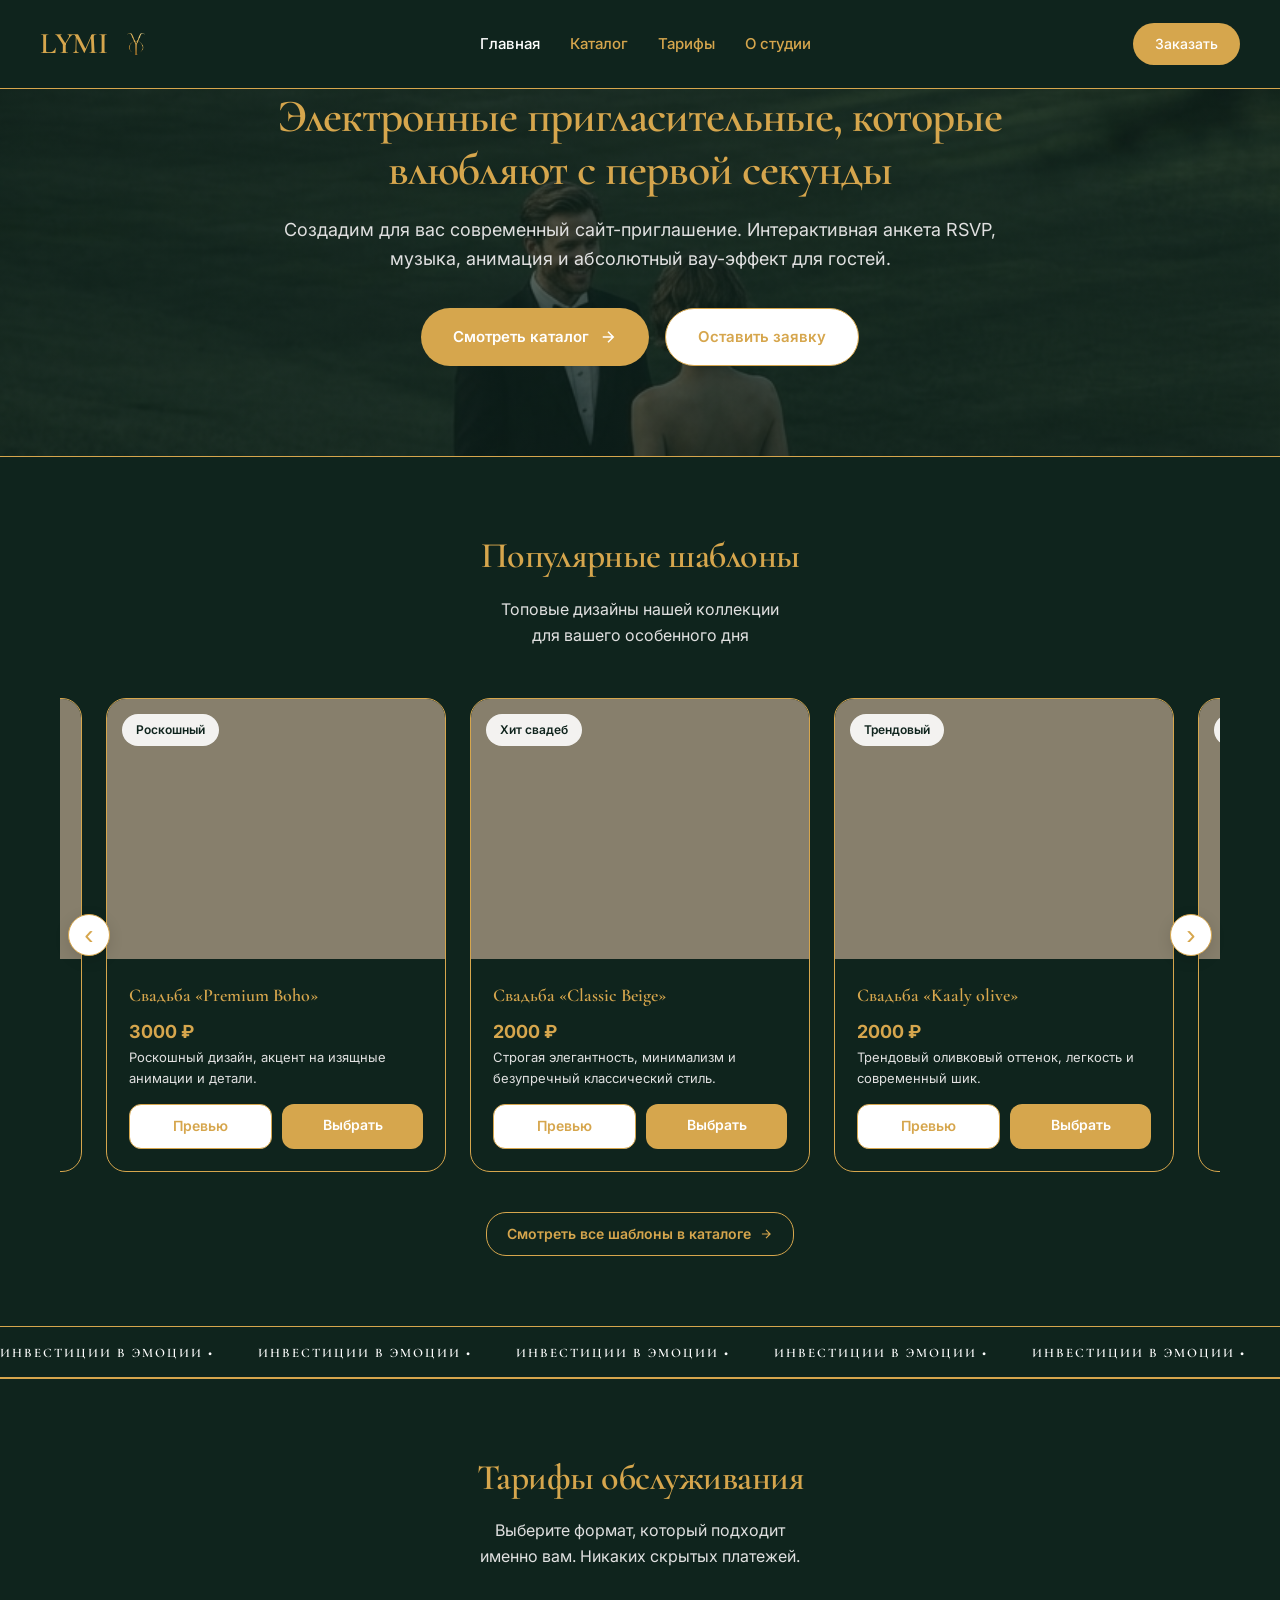
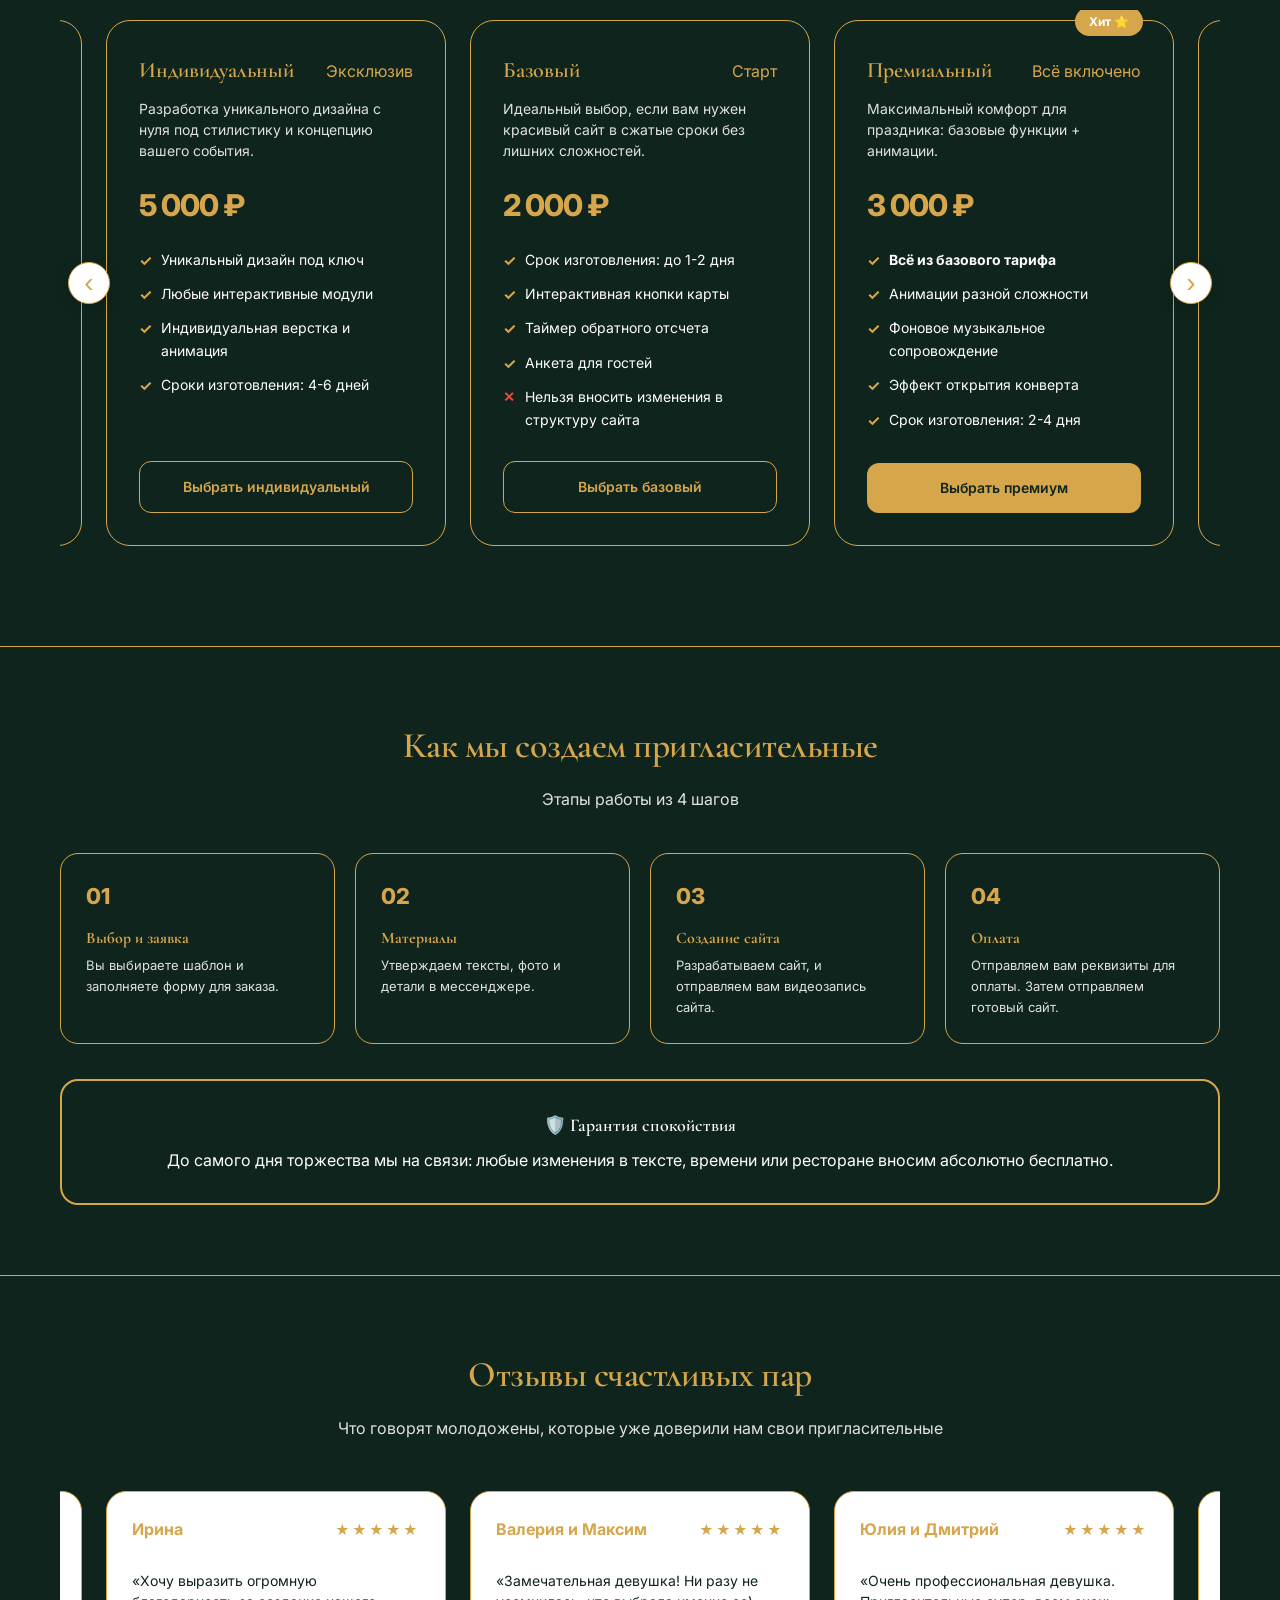
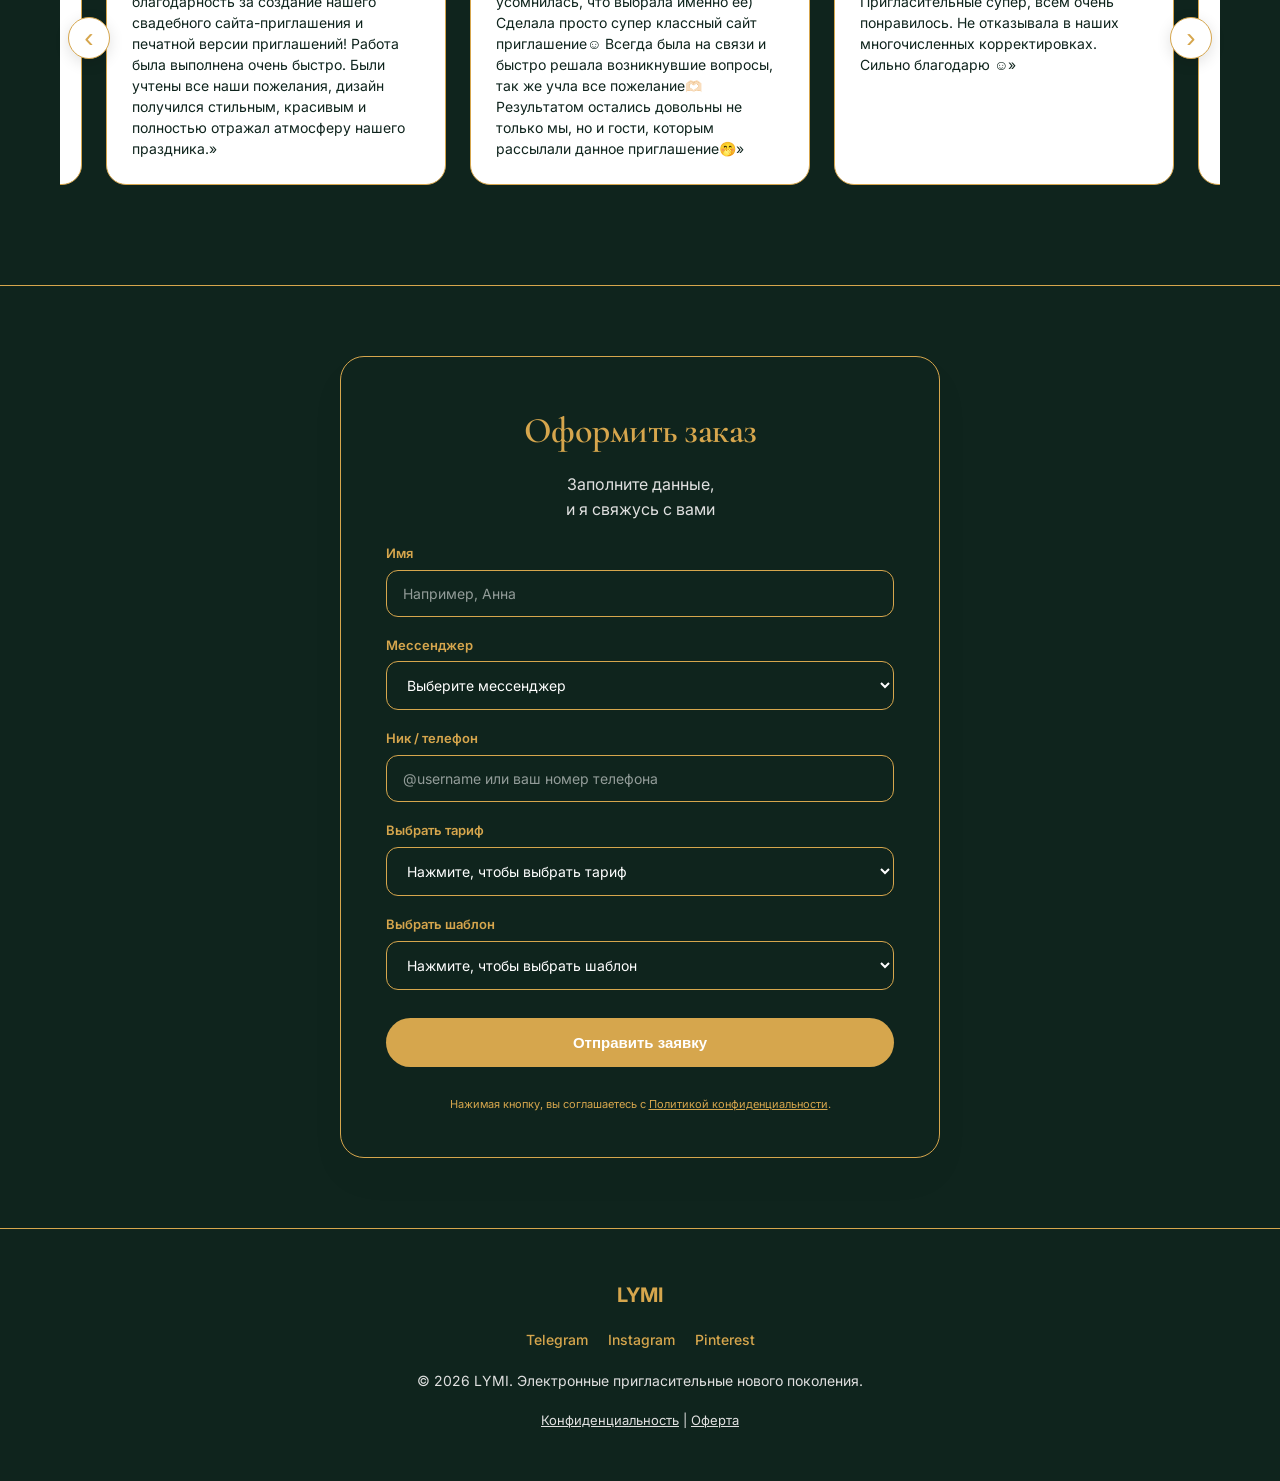
==== index.html @ c61ed2a9 "Update index.html" ====
<!DOCTYPE html>
<html lang="ru">

<head>
    <meta charset="UTF-8">
    <meta name="viewport" content="width=device-width, initial-scale=1.0">
    <title>LYMI — Электронные приглашения на свадьбу</title>

    <!-- Иконка сайта во вкладке браузера -->
    <link rel="icon" href="images/logo.jpg" type="image/jpeg">
    <link rel="apple-touch-icon" href="images/logo.jpg">

    <!-- Превью ссылки -->
    <meta property="og:title" content="LYMI — Электронные приглашения на свадьбу">
    <meta property="og:description" content="Современные электронные приглашения от LYMI">
    <meta property="og:image" content="https://linamya.github.io/invitation/images/logo.jpg">
    <meta property="og:url" content="https://linamya.github.io/invitation/">
    <meta property="og:type" content="website">
    <meta name="twitter:card" content="summary_large_image">
    <meta name="twitter:title" content="LYMI — Электронные приглашения на свадьбу">
    <meta name="twitter:image" content="https://linamya.github.io/invitation/images/logo.jpg">

    <link
        href="https://fonts.googleapis.com/css2?family=Cormorant+Garamond:ital,wght@0,400;0,600;1,400&family=Inter:wght@400;500;600&display=swap"
        rel="stylesheet">
    <link rel="stylesheet" href="style.css">
</head>

<body>

    <!-- Шапка сайта -->
    <header>
     <div class="logo">
    <a href="index.html" class="logo-link">
        <span>LYMI</span>
        <img src="images/logo.jpg" alt="LYMI">
    </a>
</div>

        <button class="burger-btn" id="menuToggle" aria-label="Открыть меню">
            <span></span>
            <span></span>
            <span></span>
        </button>

        <nav id="mainNav">
            <a href="index.html" class="active">Главная</a>
            <a href="catalog.html">Каталог</a>
            <a href="tariffs.html">Тарифы</a>
            <a href="about.html">О студии</a>
        </nav>

        <div class="header-actions">
            <a href="#order" class="btn-header">Заказать</a>
        </div>
    </header>

    <!-- 1. Главный экран (Hero) -->
    <section class="hero">
        <div class="hero-content">
            <h1>Электронные пригласительные, которые влюбляют с первой секунды</h1>
            <p>Создадим для вас современный сайт-приглашение. Интерактивная анкета RSVP, музыка, анимация и абсолютный
                вау-эффект для гостей.</p>
            <div class="hero-buttons">
                <a href="catalog.html" class="btn-primary-glow">
                    <span>Смотреть каталог</span>
                    <svg width="18" height="18" viewBox="0 0 24 24" fill="none" stroke="currentColor" stroke-width="2">
                        <path d="M5 12h14M12 5l7 7-7 7" />
                    </svg>
                </a>
                <a href="#order" class="btn-subtle-glow">
                    <span>Оставить заявку</span>
                </a>
            </div>
        </div>
    </section>

    <!-- 2. Популярные шаблоны (Карусель) -->
    <main class="container">
        <div class="section-header">
            <h2 class="section-title">Популярные шаблоны</h2>
            <p class="section-subtitle">Топовые дизайны нашей коллекции <br>
                для вашего особенного дня</p>
        </div>

        <div class="carousel-container">
            <button class="carousel-btn prev-btn" id="templatesPrev" aria-label="Назад">‹</button>
            <div class="carousel-track-wrapper" id="templatesWrapper">
                <div class="carousel-track" id="templatesTrack">

                    <!-- Первая карточка (Видео) -->
                    <div class="card">
                        <div class="card-img-wrapper">
                            <video src="images/hit1.mp4" class="card-img" autoplay muted loop playsinline></video>
                            <span class="card-tag">Хит свадеб</span>
                        </div>
                        <div class="card-content">
                            <h3 class="card-title">Свадьба «Classic Beige»</h3>
                            <div class="card-footer-info">
                                <span class="card-price">2000 ₽</span>
                            </div>
                            <p class="card-desc">Строгая элегантность, минимализм и безупречный классический стиль.</p>
                            <div class="card-actions">
                                <a href="https://linamya.github.io/kirillandkarina/" target="_blank" rel="noopener" class="btn-outline">Превью</a>
                                <a href="#" class="btn-card select-btn"
                                    data-template="Свадьба «Classic Beige»">Выбрать</a>
                            </div>
                        </div>
                    </div>

                    <!-- Вторая карточка (Видео) -->
                    <div class="card">
                        <div class="card-img-wrapper">
                            <video src="images/hit2.mp4" class="card-img" autoplay muted loop playsinline></video>
                            <span class="card-tag">Трендовый</span>
                        </div>
                        <div class="card-content">
                            <h3 class="card-title">Свадьба «Kaaly olive»</h3>
                            <div class="card-footer-info">
                                <span class="card-price">2000 ₽</span>
                            </div>
                            <p class="card-desc">Трендовый оливковый оттенок, легкость и
                                современный шик.</p>
                            <div class="card-actions">
                                <a href="https://linamya.github.io/shan/" target="_blank" rel="noopener" class="btn-outline">Превью</a>
                                <a href="#" class="btn-card select-btn"
                                    data-template="Свадьба «Kaaly olive»">Выбрать</a>
                            </div>
                        </div>
                    </div>

                    <!-- Третья карточка (Видео) -->
                    <div class="card">
                        <div class="card-img-wrapper">
                            <video src="images/hit3.mp4" class="card-img" autoplay muted loop playsinline></video>
                            <span class="card-tag">Роскошный</span>
                        </div>
                        <div class="card-content">
                            <h3 class="card-title">Свадьба «Premium Boho»</h3>
                            <div class="card-footer-info">
                                <span class="card-price">3000 ₽</span>
                            </div>
                            <p class="card-desc">Роскошный дизайн, акцент на изящные анимации и детали.</p>
                            <div class="card-actions">
                                <a href="https://linamya.github.io/davidandarina/" target="_blank" rel="noopener" class="btn-outline">Превью</a>
                                <a href="#" class="btn-card select-btn"
                                    data-template="Свадьба «Premium Boho»">Выбрать</a>
                            </div>
                        </div>
                    </div>

                </div>
            </div>
            <button class="carousel-btn next-btn" id="templatesNext" aria-label="Вперед">›</button>
        </div>

        <div class="catalog-link-wrapper">
            <a href="catalog.html" class="catalog-link-minimal">
                <span>Смотреть все шаблоны в каталоге</span>
                <svg width="14" height="14" viewBox="0 0 24 24" fill="none" stroke="currentColor" stroke-width="2">
                    <path d="M5 12h14M12 5l7 7-7 7" />
                </svg>
            </a>
        </div>
    </main>
    <!-- ВОТ ЗДЕСЬ ВСТАВЛЯЕМ БЕГУЩУЮ СТРОКУ: -->
    <div class="marquee-section">
        <div class="marquee-track">
            <div class="marquee-item">инвестиции в эмоции &bull;</div>
            <div class="marquee-item">инвестиции в эмоции &bull;</div>
            <div class="marquee-item">инвестиции в эмоции &bull;</div>
            <div class="marquee-item">инвестиции в эмоции &bull;</div>
            <div class="marquee-item">инвестиции в эмоции &bull;</div>
            <div class="marquee-item">инвестиции в эмоции &bull;</div>
            <div class="marquee-item">инвестиции в эмоции &bull;</div>
            <div class="marquee-item">инвестиции в эмоции &bull;</div>
        </div>
    </div>
    <!-- 3. Продающий блок с тарифами -->
    <section class="tariffs-section">
        <div class="container">
            <div class="section-header">
                <h2 class="section-title">Тарифы обслуживания</h2>
                <p class="section-subtitle">Выберите формат, который подходит <br>
                    именно вам. Никаких скрытых платежей.</p>
            </div>


            <div class="tariffs-carousel-container">
                <button class="carousel-btn prev-btn" id="tariffsPrev" aria-label="Назад">‹</button>
                <div class="tariffs-track-wrapper" id="tariffsWrapper">
                    <div class="tariffs-track" id="tariffsTrack">

                        <!-- Тариф 1: Базовый -->
                        <div class="tariff-card">
                            <div>
                                <div class="tariff-header-top">
                                    <h3>Базовый</h3>
                                    <span class="tariff-badge-sub">Старт</span>
                                </div>
                                <p class="tariff-desc">Идеальный выбор, если вам нужен красивый сайт в сжатые сроки без
                                    лишних сложностей.</p>
                                <div class="tariff-price">2 000 ₽</div>

                                <!-- Добавили класс last-item-cross вот сюда ↓ -->
                                <ul class="tariff-list last-item-cross">
                                    <li>Срок изготовления: до 1-2 дня</li>
                                    <li>Интерактивная кнопки карты </li>
                                    <li>Таймер обратного отсчета</li>
                                    <li>Анкета для гостей</li>
                                    <li>Нельзя вносить изменения в структуру сайта</li>
                                </ul>
                            </div>
                            <a href="#order" class="tariff-btn-outline select-btn"
                                data-template="Тариф: Базовый">Выбрать базовый</a>
                        </div>

                        <!-- Тариф 2: Премиальный -->
                        <div class="tariff-card popular">
                            <span class="badge">Хит ⭐</span>
                            <div>
                                <div class="tariff-header-top">
                                    <h3>Премиальный</h3>
                                    <span class="tariff-badge-sub">Всё включено</span>
                                </div>
                                <p class="tariff-desc">Максимальный комфорт для праздника: базовые функции + анимации.
                                </p>
                                <div class="tariff-price">3 000 ₽</div>
                                <ul class="tariff-list">
                                    <li><strong>Всё из базового тарифа</strong></li>
                                    <li>Анимации разной сложности</li>
                                    <li>Фоновое музыкальное сопровождение</li>
                                    <li>Эффект открытия конверта</li>
                                    <li>Срок изготовления: 2-4 дня</li>
                                </ul>
                            </div>
                            <a href="#order" class="tariff-btn-primary select-btn"
                                data-template="Тариф: Премиальный">Выбрать премиум</a>
                        </div>

                        <!-- Тариф 3: Индивидуальный -->
                        <div class="tariff-card">
                            <div>
                                <div class="tariff-header-top">
                                    <h3>Индивидуальный</h3>
                                    <span class="tariff-badge-sub">Эксклюзив</span>
                                </div>
                                <p class="tariff-desc">Разработка уникального дизайна с нуля под стилистику и концепцию
                                    вашего события.</p>
                                <div class="tariff-price">5 000 ₽</div>
                                <ul class="tariff-list">
                                    <li>Уникальный дизайн под ключ</li>
                                    <li>Любые интерактивные модули</li>
                                    <li>Индивидуальная верстка и анимация</li>
                                    <li>Сроки изготовления: 4-6 дней</li>
                                </ul>
                            </div>
                            <a href="#order" class="tariff-btn-outline select-btn"
                                data-template="Тариф: Индивидуальный">Выбрать индивидуальный</a>
                        </div>

                    </div>
                </div>
                <button class="carousel-btn next-btn" id="tariffsNext" aria-label="Вперед">›</button>
            </div>
        </div>
    </section>

    <!-- 4. Этапы работы -->
    <section class="container">
        <div class="section-header">
            <h2 class="section-title">Как мы создаем пригласительные</h2>
            <p class="section-subtitle">Этапы работы из 4 шагов</p>
        </div>

        <div class="steps-grid">
            <div class="step-card">
                <span class="step-number">01</span>
                <div>
                    <h3>Выбор и заявка</h3>
                    <p>Вы выбираете шаблон и заполняете форму для заказа.</p>
                </div>
            </div>
            <div class="step-card">
                <span class="step-number">02</span>
                <div>
                    <h3>Материалы</h3>
                    <p>Утверждаем тексты, фото и детали в мессенджере.</p>
                </div>
            </div>
            <div class="step-card">
                <span class="step-number">03</span>
                <div>
                    <h3>Создание сайта </h3>
                    <p>Разрабатываем сайт, и отправляем вам видеозапись сайта.</p>
                </div>
            </div>
            <div class="step-card">
                <span class="step-number">04</span>
                <div>
                    <h3>Оплата</h3>
                    <p>Отправляем вам реквизиты для оплаты. Затем отправляем готовый сайт.</p>
                </div>
            </div>
        </div>

        <div class="guarantee-box">
            <h3>🛡️ Гарантия спокойствия</h3>
            <p>До самого дня торжества мы на связи: любые изменения в тексте, времени или ресторане вносим абсолютно
                бесплатно.</p>
        </div>
    </section>

    <!-- 5. Отзывы -->
    <section class="reviews-section">
        <div class="container">
            <div class="section-header">
                <h2 class="section-title">Отзывы счастливых пар</h2>
                <p class="section-subtitle">Что говорят молодожены, которые уже доверили нам свои пригласительные</p>
            </div>

            <div class="reviews-carousel-container">
                <button class="carousel-btn prev-btn" id="reviewsPrev" aria-label="Назад">‹</button>
                <div class="reviews-track-wrapper" id="reviewsWrapper">
                    <div class="reviews-track" id="reviewsTrack">

                        <div class="review-card">
                            <div class="review-header-top">
                                <strong>Валерия и Максим</strong>
                                <span class="review-stars">★★★★★</span>
                            </div>
                            <p class="review-text">«Замечательная девушка! Ни разу не усомнилась, что выбрала именно ее)
                                Сделала просто супер классный сайт приглашение☺️
                                Всегда была на связи и быстро решала возникнувшие вопросы, так же учла все пожелание🫶🏻
                                Результатом остались довольны не только мы, но и гости, которым рассылали данное
                                приглашение🤭»</p>
                        </div>

                        <div class="review-card">
                            <div class="review-header-top">
                                <strong>Юлия и Дмитрий</strong>
                                <span class="review-stars">★★★★★</span>
                            </div>
                            <p class="review-text">«Очень профессиональная девушка. Пригласительные супер,
                                всем очень понравилось. Не отказывала в наших многочисленных корректировках. Сильно
                                благодарю ☺️»</p>
                        </div>


                        <div class="review-card">
                            <div class="review-header-top">
                                <strong>Карина и Арсен</strong>
                                <span class="review-stars">★★★★★</span>
                            </div>
                            <p class="review-text">«Хочу выразить огромную благодарность этой девушки.Сделала все очень
                                быстро и качественно,учла все пожелания .Цена очень радует ,хотя работа была
                                сложной.Всем советую,мы очень довольны,спасибо ещё раз!Обращайтесь не пожалеете ❤️❤️❤️»
                            </p>
                        </div>

                        <div class="review-card">
                            <div class="review-header-top">
                                <strong>Ирина</strong>
                                <span class="review-stars">★★★★★</span>
                            </div>
                            <p class="review-text">«Хочу выразить огромную благодарность за создание нашего свадебного
                                сайта-приглашения и печатной версии приглашений! Работа была выполнена очень быстро.
                                Были учтены все наши пожелания, дизайн получился стильным, красивым и полностью отражал
                                атмосферу нашего праздника.»</p>
                        </div>

                    </div>
                </div>
                <button class="carousel-btn next-btn" id="reviewsNext" aria-label="Вперед">›</button>
            </div>
        </div>
    </section>

    <!-- 6. Анкета заказа -->
    <div class="container">
        <section class="order-section" id="order">
            <div class="section-header" style="margin-bottom: 20px;">
                <h2 class="section-title">Оформить заказ</h2>
                <p class="section-subtitle">Заполните данные,<br>
                    и я свяжусь с вами</p>
            </div>

            <form action="https://formspree.io/f/ВАШ_КОД_FORMSPREE" method="POST">

                <div class="form-group">
                    <label>Имя</label>
                    <input type="text" name="name" placeholder="Например, Анна" required>
                </div>

                <div class="form-group">
                    <label>Мессенджер</label>
                    <select name="messenger" required>
                        <option value="" disabled selected>Выберите мессенджер</option>
                        <option value="Telegram">Telegram</option>
                        <option value="WhatsApp">WhatsApp</option>
                        <option value="Instagram">Instagram</option>
                    </select>
                </div>

                <div class="form-group">
                    <label>Ник / телефон</label>
                    <input type="text" name="contact_handle" placeholder="@username или ваш номер телефона" required>
                </div>

                <div class="form-group">
                    <label>Выбрать тариф</label>
                    <select name="tariff" id="tariff-select" required>
                        <option value="" disabled selected>Нажмите, чтобы выбрать тариф</option>
                        <option value="Базовый 2 000 ₽">Базовый 2 000 ₽</option>
                        <option value="Премиальный 3 000 ₽">Премиальный 3 000 ₽</option>
                        <option value="Индивидуальный 5 000 ₽">Индивидуальный 5 000 ₽</option>
                    </select>
                </div>

                <!-- ДОБАВЛЕННЫЙ БЛОК: Выбор шаблона после выбора тарифа -->
                <div class="form-group">
                    <label>Выбрать шаблон</label>
                    <select name="template" id="template-select" required>
                        <option value="" disabled selected>Нажмите, чтобы выбрать шаблон</option>
                        <option value="Свадьба «Classic Beige»">Свадьба «Classic Beige»</option>
                        <option value="Свадьба «Kaaly olive»">Свадьба «Kaaly olive»</option>
                        <option value="Свадьба «Premium Boho»">Свадьба «Premium Boho»</option>
                        <option value="Другой шаблон из каталога">Другой шаблон из каталога</option>
                    </select>
                </div>

                <button type="submit" class="btn-primary-glow"
                    style="width: 100%; border: none; cursor: pointer; justify-content: center; margin-top: 10px;">
                    <span>Отправить заявку</span>
                </button>

                <p style="font-size: 11px; color: var(--gray); text-align: center; margin-top: 12px; line-height: 1.4;">
                    Нажимая кнопку, вы соглашаетесь с <a href="privacy.html" style="color: var(--accent);">Политикой
                        конфиденциальности</a>.
                </p>
            </form>
        </section>
    </div>

    <!-- Модальное окно оформления заказа -->
    <div id="orderModal" class="modal-overlay" aria-hidden="true">
        <div class="modal-content" role="dialog" aria-modal="true" aria-labelledby="orderModalTitle">
            <button type="button" class="modal-close" id="closeModal" aria-label="Закрыть">×</button>
            <div class="section-header modal-header">
                <h2 id="orderModalTitle" class="modal-title">Оформить заказ</h2>
                <p class="modal-subtitle">Заполните данные,<br>и я свяжусь с вами</p>
            </div>
            <form action="https://formspree.io/f/ВАШ_КОД_FORMSPREE" method="POST" id="orderModalForm">
                <div class="form-group"><label for="modal-name">Имя</label><input id="modal-name" type="text" name="name" placeholder="Например, Анна" required></div>
                <div class="form-group"><label for="modal-messenger">Мессенджер</label><select id="modal-messenger" name="messenger" required><option value="" disabled selected>Выберите мессенджер</option><option value="Telegram">Telegram</option><option value="WhatsApp">WhatsApp</option><option value="Instagram">Instagram</option></select></div>
                <div class="form-group"><label for="modal-contact">Ник / телефон</label><input id="modal-contact" type="text" name="contact_handle" placeholder="@username или ваш номер телефона" required></div>
                <div class="form-group"><label for="modal-tariff">Выбрать тариф</label><select id="modal-tariff" name="tariff" required><option value="" disabled selected>Нажмите, чтобы выбрать тариф</option><option value="Базовый 2 000 ₽">Базовый 2 000 ₽</option><option value="Премиальный 3 000 ₽">Премиальный 3 000 ₽</option><option value="Индивидуальный 5 000 ₽">Индивидуальный 5 000 ₽</option></select></div>
                <div class="form-group"><label for="modal-template">Выбрать шаблон</label><select id="modal-template" name="template" required><option value="" disabled selected>Нажмите, чтобы выбрать шаблон</option><option value="Свадьба «Classic Beige»">Свадьба «Classic Beige»</option><option value="Свадьба «Kaaly olive»">Свадьба «Kaaly olive»</option><option value="Свадьба «Premium Boho»">Свадьба «Premium Boho»</option><option value="Другой шаблон из каталога">Другой шаблон из каталога</option></select></div>
                <button type="submit" class="btn-primary-glow modal-submit"><span>Отправить заявку</span></button>
                <p class="modal-privacy">Нажимая кнопку, вы соглашаетесь с <a href="privacy.html">Политикой конфиденциальности</a>.</p>
            </form>
        </div>
    </div>

    <!-- Футер -->
    <footer>
        <div class="footer-content">
            <div class="footer-logo">LYMI</div>
            <div class="footer-socials">
                <a href="https://t.me/LYMI_INVITATION" target="_blank" rel="noopener">Telegram</a>
                <a href="https://www.instagram.com/linayami_web?stkn=MTNtdXJlNGppMGp6eA%3D%3D&utm_source=qr" target="_blank" rel="noopener">Instagram</a>
                <a href="https://ru.pinterest.com/linaymi0115/" target="_blank" rel="noopener">Pinterest</a>
            </div>
            <p>&copy; 2026 LYMI. Электронные пригласительные нового поколения.</p>
            <p style="font-size: 13px;">
                <a href="privacy.html" style="color: inherit; text-decoration: underline;">Конфиденциальность</a> |
                <a href="offer.html" style="color: inherit; text-decoration: underline;">Оферта</a>
            </p>
        </div>
    </footer>

    <script src="script.js"></script>
    <script>
    document.addEventListener('DOMContentLoaded', function () {
        function initInfiniteCarousel(trackId, prevBtnId, nextBtnId) {
            const track=document.getElementById(trackId), prevBtn=document.getElementById(prevBtnId), nextBtn=document.getElementById(nextBtnId);
            if(!track||!prevBtn||!nextBtn||track.dataset.carouselReady==='true') return;
            const originals=Array.from(track.children), total=originals.length;
            if(total<=1) return;
            track.dataset.carouselReady='true';
            originals.map(x=>x.cloneNode(true)).reverse().forEach(x=>track.insertBefore(x,track.firstChild));
            originals.map(x=>x.cloneNode(true)).forEach(x=>track.appendChild(x));
            const wrapper=track.parentElement; let currentIndex=total, moving=false, timer;
            function centeredLeft(index){const item=track.children[index];if(!item)return 0;return Math.max(0,item.offsetLeft-(wrapper.clientWidth-item.offsetWidth)/2);}
            function move(index,smooth){const item=track.children[index];if(!item)return;wrapper.scrollTo({left:centeredLeft(index),behavior:smooth?'smooth':'auto'});}
            function normalize(){if(currentIndex>=total*2)currentIndex-=total;if(currentIndex<total)currentIndex+=total;move(currentIndex,false);}
            requestAnimationFrame(()=>move(currentIndex,false));
            nextBtn.addEventListener('click',()=>{moving=true;currentIndex++;move(currentIndex,true);clearTimeout(timer);timer=setTimeout(()=>{normalize();moving=false;},500);});
            prevBtn.addEventListener('click',()=>{moving=true;currentIndex--;move(currentIndex,true);clearTimeout(timer);timer=setTimeout(()=>{normalize();moving=false;},500);});
            wrapper.addEventListener('scroll',()=>{if(moving)return;clearTimeout(timer);timer=setTimeout(()=>{let best=currentIndex,distance=Infinity;Array.from(track.children).forEach((item,i)=>{const d=Math.abs(wrapper.scrollLeft-centeredLeft(i));if(d<distance){distance=d;best=i;}});currentIndex=best;move(currentIndex,true);setTimeout(normalize,450);},120);});
            window.addEventListener('resize',()=>move(currentIndex,false));
        }
        initInfiniteCarousel('templatesTrack','templatesPrev','templatesNext');
        initInfiniteCarousel('tariffsTrack','tariffsPrev','tariffsNext');
        initInfiniteCarousel('reviewsTrack','reviewsPrev','reviewsNext');

        const modal=document.getElementById('orderModal'), close=document.getElementById('closeModal'), tariff=document.getElementById('modal-tariff'), template=document.getElementById('modal-template');
        function openOrderModal(selection){
            if(!modal)return;
            if(selection&&selection.indexOf('Тариф:')===0){const name=selection.replace('Тариф: ','').trim();const option=Array.from(tariff.options).find(o=>o.value.startsWith(name));if(option)tariff.value=option.value;}
            if(selection&&selection.indexOf('Свадьба')===0){const option=Array.from(template.options).find(o=>o.value===selection);if(option)template.value=option.value;}
            modal.classList.add('active');modal.setAttribute('aria-hidden','false');document.body.classList.add('modal-open');setTimeout(()=>document.getElementById('modal-name')?.focus(),100);
        }
        function closeOrderModal(){if(!modal)return;modal.classList.remove('active');modal.setAttribute('aria-hidden','true');document.body.classList.remove('modal-open');}
        document.addEventListener('click', function(e) {
            const button = e.target.closest('.select-btn');
            if (!button) return;
            e.preventDefault();
            openOrderModal(button.dataset.template || '');
        });
        if(close)close.addEventListener('click',closeOrderModal);
        if(modal)modal.addEventListener('click',e=>{if(e.target===modal)closeOrderModal();});
        document.addEventListener('keydown',e=>{if(e.key==='Escape'&&modal&&modal.classList.contains('active'))closeOrderModal();});
    });
    </script>
</body>
</html>
---- style.css ----
/* ========================================================================== */
/* ПЕРСОНАЛЬНЫЕ НАСТРОЙКИ ЦВЕТОВ ДЛЯ КАЖДОГО ЭЛЕМЕНТА ПО ОТДЕЛЬНОСТИ          */
/* Теперь каждый элемент управляется строго своей собственной переменной.    */
/* ========================================================================== */
:root {
    /* --- 1. Глобальный фон страницы и сброс --- */
    --page-bg-color: #0F241D;
    /* Цвет фона всей страницы */
    --page-text-color: #D6A64D;
    /* Цвет текста на странице по умолчанию */

    /* --- 2. Шапка сайта (Header) --- */
    --header-bg-color: #0F241D;
    /* Фоновый цвет шапки */
    --header-border-color: #D6A64D;
    /* Цвет линии под шапкой */
    --header-logo-color: #D6A64D;
    /* Цвет текста логотипа в шапке */
    --header-link-color: #D6A64D;
    /* Цвет обычных ссылок в меню шапки */
    --header-link-hover-color: #ffffff;
    /* Цвет ссылок в меню при наведении */
    --header-btn-bg: #D6A64D;
    /* Цвет фона кнопки «Заказать» в шапке */
    --header-btn-text: #FFFFFF;
    /* Цвет текста кнопки «Заказать» в шапке */
    --header-btn-hover-bg: #ffffff;
    /* Цвет фона кнопки при наведении */
    --header-btn-hover-text: #0F241D;
    /* Цвет текста кнопки при наведении */
    --burger-line-color: #D6A64D;
    /* Цвет полосок мобильной кнопки (бургера) */

    /* --- 3. Главный экран (Hero) --- */
    --hero-bg-color: #0F241D;
    /* Цвет фона главного экрана */
    --hero-border-color: #D6A64D;
    /* Цвет нижней границы главного экрана */
    --hero-title-color: #D6A64D;
    /* Цвет главного заголовка (H1) */
    --hero-desc-color: #E0E0E0;
    /* Цвет текста описания под заголовком */
    --hero-btn-primary-bg: #D6A64D;
    /* Цвет фона главной кнопки */
    --hero-btn-primary-text: #FFFFFF;
    /* Цвет текста главной кнопки */
    --hero-btn-primary-hover-bg: #ffffff;
    /* Цвет фона главной кнопки при наведении */
    --hero-btn-primary-hover-text: #0F241D;
    /* Цвет текста главной кнопки при наведении */
    --hero-btn-subtle-bg: #FFFFFF;
    /* Цвет фона второй кнопки */
    --hero-btn-subtle-text: #D6A64D;
    /* Цвет текста второй кнопки */
    --hero-btn-subtle-border: #D6A64D;
    /* Цвет рамки второй кнопки */
    --hero-btn-subtle-hover-bg: #0F241D;
    /* Цвет фона второй кнопки при наведении */
    --hero-btn-subtle-hover-text: #ffffff;
    /* Цвет текста второй кнопки при наведении */

    /* --- 4. Заголовки секций --- */
    --section-badge-color: #D6A64D;
    /* Цвет маленькой надписи над заголовком */
    --section-title-color: #D6A64D;
    /* Цвет основного заголовка секции (H2) */
    --section-subtitle-color: #E0E0E0;
    /* Цвет текста подзаголовка секции */

    /* --- 5. Карточки (Шаблоны / Товары) --- */
    --card-bg-color: #0F241D;
    /* Цвет фона карточки */
    --card-border-color: #D6A64D;
    /* Цвет внешней рамки карточки */
    --card-tag-bg: rgba(255, 255, 255, 0.9);
    /* Цвет фона плашки (тега) на картинке */
    --card-tag-text: #0F241D;
    /* Цвет текста тега на картинке */
    --card-title-color: #D6A64D;
    /* Цвет заголовка внутри карточки */
    --card-desc-color: #E0E0E0;
    /* Цвет описания внутри карточки */
    --card-price-color: #D6A64D;
    /* Цвет цены в карточке */
    --card-btn-outline-bg: #FFFFFF;
    /* Цвет фона кнопки превью */
    --card-btn-outline-text: #D6A64D;
    /* Цвет текста кнопки превью */
    --card-btn-outline-border: #D6A64D;
    /* Цвет рамки кнопки превью */
    --card-btn-primary-bg: #D6A64D;
    /* Цвет фона кнопки выбора/купить */
    --card-btn-primary-text: #FFFFFF;
    /* Цвет текста кнопки выбора/купить */
    --catalog-link-bg: #0F241D;
    /* Цвет фона ссылки «Смотреть все шаблоны» */
    --catalog-link-border: #D6A64D;
    /* Цвет рамки ссылки */
    --catalog-link-text: #D6A64D;
    /* Цвет текста ссылки */

    /* --- 5.1. Страница Каталога (Элементы фильтров и карточек) --- */
    --catalog-hero-bg: #0F241D;
    /* Цвет фона секции шапки каталога */
    --catalog-title-color: #D6A64D;
    /* Цвет заголовка каталога */
    --catalog-subtitle-color: #E0E0E0;
    /* Цвет подзаголовка каталога */
    --catalog-tabs-bg: #f1f3f5;
    /* Цвет подложки вкладок тарифов в каталоге */
    --catalog-tab-btn-text: #D6A64D;
    /* Цвет текста неактивной вкладки тарифа */
    --catalog-tab-btn-active-bg: #ffffff;
    /* Цвет фона активной вкладки тарифа */
    --catalog-tab-btn-active-text: #0F241D;
    /* Цвет текста активной вкладки тарифа */
    --catalog-filter-btn-text: #D6A64D;
    /* Цвет текста кнопок фильтра событий */
    --catalog-filter-btn-hover: #ffffff;
    /* Цвет текста кнопки фильтра при наведении/активности */
    --catalog-filter-divider-color: #d1d5db;
    /* Цвет разделительной палочки (|) в фильтрах */
    --catalog-meta-info-color: #888;
    /* Цвет мелкой мета-информации под карточкой */

    /* --- 6. Стрелочки карусели --- */
    --carousel-arrow-bg: #FFFFFF;
    /* Цвет фона стрелочки */
    --carousel-arrow-border: #D6A64D;
    /* Цвет рамки стрелочки */
    --carousel-arrow-icon: #D6A64D;
    /* Цвет значка стрелочки */
    --carousel-arrow-hover-bg: #D6A64D;
    /* Цвет фона стрелочки при наведении */
    --carousel-arrow-hover-icon: #FFFFFF;
    /* Цвет значка при наведении */

    /* --- 7. Блок тарифов --- */
    --tariffs-section-bg: #0F241D;
    /* Цвет фона всей секции тарифов */
    --tariffs-section-border: #D6A64D;
    /* Цвет границ секции тарифов */
    --tariff-card-bg: #0F241D;
    /* Цвет фона карточки тарифа */
    --tariff-card-border: #D6A64D;
    /* Цвет рамки карточки тарифа */
    --tariff-popular-bg: #0F241D;
    /* Цвет фона популярного тарифа */
    --tariff-popular-border: #D6A64D;
    /* Цвет рамки популярного тарифа */
    --tariff-badge-bg: #D6A64D;
    /* Цвет фона бейджа «Хит» */
    --tariff-badge-text: #FFFFFF;
    /* Цвет текста бейджа «Хит» */
    --tariff-title-color: #D6A64D;
    /* Цвет названия тарифа */
    --tariff-desc-color: #E0E0E0;
    /* Цвет описания тарифа */
    --tariff-price-color: #D6A64D;
    /* Цвет цены тарифа */
    --tariff-list-text: #FFFEFC;
    /* Цвет текста пунктов преимуществ */
    --tariff-check-color: #D6A64D;
    /* Цвет галочки в списке преимуществ */
    --tariff-btn-outline-border: #D6A64D;
    /* Цвет рамки простой кнопки тарифа */
    --tariff-btn-outline-text: #D6A64D;
    /* Цвет текста простой кнопки тарифа */
    --tariff-btn-primary-bg: #D6A64D;
    /* Цвет фона главной кнопки тарифа */
    --tariff-btn-primary-text: #0F241D;
    /* Цвет текста главной кнопки тарифа */

    /* --- 8. Этапы работы и гарантии --- */
    --step-card-bg: #0F241D;
    /* Цвет фона карточки шага */
    --step-card-border: #D6A64D;
    /* Цвет рамки карточки шага */
    --step-number-color: #D6A64D;
    /* Цвет номера шага (01, 02...) */
    --step-title-color: #D6A64D;
    /* Цвет заголовка шага */
    --step-desc-color: #E0E0E0;
    /* Цвет описания шага */
    --guarantee-box-bg: #0F241D;
    /* Цвет фона блока гарантий */
    --guarantee-box-text: #FFFFFF;
    /* Цвет текста в блоке гарантий */

    /* --- 9. Отзывы --- */
    --reviews-section-bg: #0F241D;
    /* Цвет фона секции отзывов */
    --reviews-section-border: #D6A64D;
    /* Цвет границ секции отзывов */
    --review-card-bg: #FFFFFF;
    /* Цвет фона карточки отзыва */
    --review-card-border: #D6A64D;
    /* Цвет рамки карточки отзыва */
    --review-author-color: #D6A64D;
    /* Цвет имени автора отзыва */
    --review-stars-color: #D6A64D;
    /* Цвет звездочек рейтинга */
    --review-text-color: #0F241D;
    /* Цвет текста самого отзыва */

    /* --- 10. Форма заказа --- */
    --order-section-bg: #0F241D;
    /* Цвет фона блока формы */
    --order-section-border: #D6A64D;
    /* Цвет внешней рамки формы */
    --form-label-color: #D6A64D;
    /* Цвет подписи (лейбла) поля ввода */
    --form-input-bg: #0F241D;
    /* Цвет фона внутри поля ввода */
    --form-input-border: #D6A64D;
    /* Цвет рамки поля ввода */
    --form-input-text: #FFFFFF;
    /* Цвет вводимого пользователем текста */
    --form-input-focus-bg: #0F241D;
    /* Цвет фона поля при клике (фокусе) */
    --form-input-focus-border: #D6A64D;
    /* Цвет рамки поля при клике (фокусе) */

    /* --- 11. Футер (подвал сайта) --- */
    --footer-bg-color: #0F241D;
    /* Цвет фона футера */
    --footer-border-color: #D6A64D;
    /* Цвет линии над футером */
    --footer-text-color: #E0E0E0;
    /* Цвет основного текста в футере */
    --footer-logo-color: #D6A64D;
    /* Цвет логотипа в футере */
    --footer-social-color: #D6A64D;
    /* Цвет ссылок на соцсети в футере */
    --footer-social-hover: #ffffff;
    /* Цвет ссылок на соцсети при наведении */

    /* --- 12. Мобильное меню --- */
    --mob-menu-bg: #0F241D;
    /* Цвет фона выпадающего мобильного меню */
    --mob-menu-link-border: rgba(214, 166, 77, 0.18);
    /* Цвет разделительной линии в мобильном меню */
    --mob-menu-link-text: #FFFFFF;
    /* Цвет текста ссылок в мобильном меню */

    /* --- 13. Прочие технические настройки --- */
    --animation-speed: all 0.3s cubic-bezier(0.4, 0, 0.2, 1);
}

/* Сброс отступов */
*,
*::before,
*::after {
    box-sizing: border-box;
    margin: 0;
    padding: 0;
}

/* Базовые стили страницы */
body {
    font-family: 'Inter', sans-serif;
    color: var(--page-text-color);
    background-color: var(--page-bg-color);
    line-height: 1.6;
    overflow-x: hidden;
}

/* ========================================================================== */
/* 1. ШАПКА САЙТА (HEADER)                                                   */
/* ========================================================================== */
header {
    display: flex;
    justify-content: space-between;
    align-items: center;
    padding: 20px 40px;
    border-bottom: 1px solid var(--header-border-color);
    background: var(--header-bg-color);
    backdrop-filter: blur(10px);
    position: fixed;
    /* Жестко фиксируем шапку */
    top: 0;
    left: 0;
    width: 100%;
    /* Растягиваем на всю ширину экрана */
    z-index: 1000;
}

.logo {
    font-size: 30px;
    font-weight: 700;
    color: var(--header-logo-color);
    letter-spacing: -0.5px;
}

header nav {
    display: flex;
    gap: 30px;
    align-items: center;
}

header nav a {
    text-decoration: none;
    color: var(--header-link-color);
    font-weight: 500;
    font-size: 15px;
    transition: var(--animation-speed);
}

header nav a:hover,
header nav a.active {
    color: var(--header-link-hover-color);
}

.header-actions {
    display: flex;
    align-items: center;
}

.btn-header {
    background: var(--header-btn-bg);
    color: var(--header-btn-text);
    padding: 10px 22px;
    border-radius: 30px;
    text-decoration: none;
    font-size: 14px;
    font-weight: 500;
    transition: var(--animation-speed);
}

.btn-header:hover {
    background: var(--header-btn-hover-bg);
    color: var(--header-btn-hover-text);
}

.burger-btn {
    display: none;
    flex-direction: column;
    justify-content: space-between;
    width: 26px;
    height: 18px;
    background: none;
    border: none;
    cursor: pointer;
    z-index: 1001;
    padding: 0;
}

.burger-btn span {
    display: block;
    width: 100%;
    height: 2px;
    background: var(--burger-line-color);
    border-radius: 2px;
    transition: 0.3s;
}

.burger-btn.active span:nth-child(1) {
    transform: translateY(8px) rotate(45deg);
}

.burger-btn.active span:nth-child(2) {
    opacity: 0;
}

.burger-btn.active span:nth-child(3) {
    transform: translateY(-8px) rotate(-45deg);
}

/* ========================================================================== /
/ 2. ГЛАВНЫЙ ЭКРАН (HERO)                                                    /
/ ========================================================================== */
.hero {
    padding: 90px 20px;
    background: linear-gradient(rgba(15, 36, 29, 0.7), rgba(15, 36, 29, 0.7)), url('images/hero-bg.jpg');
    background-size: cover;
    background-position: center;
    background-repeat: no-repeat;
    text-align: center;
    border-bottom: 1px solid var(--hero-border-color);
}

.hero-content {
    max-width: 750px;
    margin: 0 auto;
}

.hero h1 {
    font-size: 46px;
    font-weight: 700;
    margin-bottom: 20px;
    line-height: 1.15;
    letter-spacing: -1px;
    color: var(--hero-title-color);
}

.hero p {
    font-size: 18px;
    color: var(--hero-desc-color);
    margin-bottom: 35px;
}

.hero-buttons {
    display: flex;
    justify-content: center;
    gap: 16px;
}

.btn-primary-glow {
    display: inline-flex;
    align-items: center;
    gap: 10px;
    background: var(--hero-btn-primary-bg);
    color: var(--hero-btn-primary-text);
    padding: 16px 32px;
    border-radius: 35px;
    text-decoration: none;
    font-weight: 600;
    font-size: 15px;
    transition: var(--animation-speed);
}

.btn-primary-glow:hover {
    background: var(--hero-btn-primary-hover-bg);
    color: var(--hero-btn-primary-hover-text);
    transform: translateY(-2px);
}

.btn-subtle-glow {
    display: inline-flex;
    align-items: center;
    gap: 10px;
    background: var(--hero-btn-subtle-bg);
    color: var(--hero-btn-subtle-text);
    padding: 16px 32px;
    border-radius: 35px;
    text-decoration: none;
    font-weight: 600;
    font-size: 15px;
    border: 1px solid var(--hero-btn-subtle-border);
    transition: var(--animation-speed);
}

.btn-subtle-glow:hover {
    background: var(--hero-btn-subtle-hover-bg);
    border-color: var(--hero-btn-subtle-hover-bg);
    color: var(--hero-btn-subtle-hover-text);
    transform: translateY(-2px);
}

/* ========================================================================== /
/ 3. ЗАГОЛОВКИ СЕКЦИЙ                                                        /
/ ========================================================================== */
.container {
    max-width: 1200px;
    margin: 0 auto;
    padding: 70px 20px;
}

.section-header {
    text-align: center;
    margin-bottom: 40px;
}

.section-badge {
    display: inline-block;
    font-size: 12px;
    text-transform: uppercase;
    letter-spacing: 1.5px;
    font-weight: 700;
    color: var(--section-badge-color);
    margin-bottom: 8px;
}

.section-title {
    font-size: 36px;
    font-weight: 700;
    margin-bottom: 12px;
    letter-spacing: -0.5px;
    color: var(--section-title-color);
}

.section-subtitle {
    color: var(--section-subtitle-color);
    font-size: 16px;
}

/* ========================================================================== /
/ 4. КАРТОЧКИ ТОВАРОВ И ШАБЛОНОВ                                             /
/ ========================================================================== */
.carousel-container,
.tariffs-carousel-container,
.reviews-carousel-container {
    position: relative;
    display: flex;
    align-items: center;
    margin-bottom: 20px;
}

.carousel-track-wrapper,
.tariffs-track-wrapper,
.reviews-track-wrapper {
    overflow-x: auto;
    scroll-behavior: smooth;
    scrollbar-width: none;
    -ms-overflow-style: none;
    width: 100%;
    padding: 10px 55px;
    overscroll-behavior-x: contain;
    -webkit-overflow-scrolling: touch;
}

.carousel-track-wrapper::-webkit-scrollbar,
.tariffs-track-wrapper::-webkit-scrollbar,
.reviews-track-wrapper::-webkit-scrollbar {
    display: none;
}

.carousel-track,
.tariffs-track,
.reviews-track {
    display: flex;
    gap: 24px;
}

.carousel-btn {
    position: absolute;
    top: 50%;
    transform: translateY(-50%);
    background: var(--carousel-arrow-bg);
    border: 1px solid var(--carousel-arrow-border);
    color: var(--carousel-arrow-icon);
    width: 42px;
    height: 42px;
    border-radius: 50%;
    font-size: 28px;
    display: flex;
    align-items: center;
    justify-content: center;
    cursor: pointer;
    z-index: 10;
    transition: var(--animation-speed);
    box-shadow: 0 4px 15px rgba(0, 0, 0, 0.12);
}

.carousel-btn:hover {
    background: var(--carousel-arrow-hover-bg);
    color: var(--carousel-arrow-hover-icon);
    border-color: var(--carousel-arrow-hover-bg);
}

.prev-btn {
    left: 8px;
}

.next-btn {
    right: 8px;
}

.card {
    background: var(--card-bg-color);
    border: 1px solid var(--card-border-color);
    border-radius: 20px;
    overflow: hidden;
    transition: var(--animation-speed);
    min-width: 280px;
    max-width: 340px;
    flex: 0 0 auto;
}

.card:hover {
    transform: translateY(-6px);
    box-shadow: 0 15px 35px rgba(0, 0, 0, 0.08);
}

.card-img-wrapper {
    position: relative;
    height: 260px;
}

.card-img {
    display: block;
    width: 100%;
    height: 100%;
    object-fit: cover;
    object-position: center;
    background-color: #877f6c;
}

.card-tag {
    position: absolute;
    top: 15px;
    left: 15px;
    background: var(--card-tag-bg);
    backdrop-filter: blur(5px);
    padding: 6px 14px;
    border-radius: 20px;
    font-size: 12px;
    font-weight: 600;
    color: var(--card-tag-text);
}

.card-content {
    padding: 22px;
}

.card-title {
    font-size: 18px;
    margin-bottom: 8px;
    font-weight: 700;
    color: var(--card-title-color);
}

.card-desc {
    color: var(--card-desc-color);
    font-size: 13px;
    margin-bottom: 16px;
    min-height: 40px;
}

.card-price {
    font-weight: 700;
    font-size: 18px;
    color: var(--card-price-color);
}

.card-actions {
    display: flex;
    gap: 10px;
}

.btn-outline,
.btn-card {
    flex: 1;
    padding: 10px;
    text-align: center;
    border-radius: 12px;
    font-size: 14px;
    text-decoration: none;
    font-weight: 600;
    transition: var(--animation-speed);
}

.btn-outline {
    border: 1px solid var(--card-btn-outline-border);
    color: var(--card-btn-outline-text);
    background: var(--card-btn-outline-bg);
}

.btn-outline:hover {
    opacity: 0.8;
}

.btn-card {
    background: var(--card-btn-primary-bg);
    color: var(--card-btn-primary-text);
    border: none;
    cursor: pointer;
}

.btn-card:hover {
    opacity: 0.9;
}

.catalog-link-wrapper {
    text-align: center;
    margin-top: 30px;
}

.catalog-link-minimal {
    display: inline-flex;
    align-items: center;
    gap: 8px;
    color: var(--catalog-link-text);
    text-decoration: none;
    font-weight: 600;
    font-size: 14px;
    padding: 10px 20px;
    border-radius: 20px;
    background: var(--catalog-link-bg);
    border: 1px solid var(--catalog-link-border);
    transition: var(--animation-speed);
}

.catalog-link-minimal:hover {
    opacity: 0.8;
}

/* ========================================================================== /
/ 4.1. СТИЛИ ДЛЯ СТРАНИЦЫ КАТАЛОГА (catalog.html)                           /
/ ========================================================================== */
header {
    margin-bottom: 0 !important;
}

.catalog-hero {
    background-color: var(--catalog-hero-bg);
    padding: 10px 16px 5px !important;
    margin-top: 0 !important;
    text-align: center;
}

.catalog-hero .section-title {
    color: var(--catalog-title-color);
    font-size: 24px;
    margin-top: 0 !important;
    margin-bottom: 4px !important;
}

.catalog-hero .section-subtitle {
    color: var(--catalog-subtitle-color);
    font-size: 13px;
    margin-bottom: 14px !important;
}

.catalog-navigation {
    max-width: 700px;
    margin: 0 auto 15px !important;
    display: flex;
    flex-direction: column;
    gap: 10px;
    width: 100%;
}

.tariff-tabs-compact {
    display: flex;
    background: var(--catalog-tabs-bg);
    padding: 4px;
    border-radius: 12px;
    gap: 4px;
    width: 100%;
}

.tariff-tab-btn {
    flex: 1;
    background: transparent;
    border: none;
    padding: 10px 16px;
    font-size: 14px;
    font-weight: 600;
    color: var(--catalog-tab-btn-text);
    cursor: pointer;
    border-radius: 9px;
    transition: all 0.2s ease;
    white-space: nowrap;
    text-align: center;
}

.tariff-tab-btn span {
    font-size: 12px;
    font-weight: 400;
    opacity: 0.7;
}

.tariff-tab-btn.active {
    background: var(--catalog-tab-btn-active-bg);
    color: var(--catalog-tab-btn-active-text);
    box-shadow: 0 2px 6px rgba(0, 0, 0, 0.06);
}

.event-filters-inline {
    display: flex;
    justify-content: center;
    align-items: center;
    flex-wrap: wrap;
    gap: 0;
    font-size: 13px;
}

.filter-btn-inline {
    background: none;
    border: none;
    padding: 4px 10px;
    color: var(--catalog-filter-btn-text);
    cursor: pointer;
    font-size: 13px;
    font-weight: 500;
    transition: color 0.2s ease;
}

.filter-btn-inline:hover,
.filter-btn-inline.active {
    color: var(--catalog-filter-btn-hover);
    font-weight: 600;
}

.filter-divider {
    color: var(--catalog-filter-divider-color);
    font-weight: 300;
    user-select: none;
}

.card-meta-info {
    font-size: 12px;
    color: var(--catalog-meta-info-color);
    margin-top: 10px;
    display: block;
    letter-spacing: 0.3px;
}

.catalog-grid {
    display: grid;
    grid-template-columns: repeat(auto-fill, minmax(300px, 1fr));
    gap: 30px;
    margin-bottom: 60px;
}

/* ========================================================================== /
/ 5. БЛОК ТАРИФОВ                                                            /
/ ========================================================================== */
.tariffs-section {
    background: var(--tariffs-section-bg);
    border-top: 1px solid var(--tariffs-section-border);
    border-bottom: 1px solid var(--tariffs-section-border);
}

.tariffs-track {
    display: flex;
    gap: 24px;
    justify-content: flex-start !important;
}

.tariff-card {
    background: var(--tariff-card-bg);
    border: 1px solid var(--tariff-card-border);
    border-radius: 24px;
    padding: 32px;
    display: flex;
    flex-direction: column;
    justify-content: space-between;
    position: relative;
    transition: var(--animation-speed);
    min-width: 280px;
    max-width: 340px;
    flex: 0 0 auto;
}

.tariff-card.popular {
    border-color: var(--tariff-popular-border);
    background: var(--tariff-popular-bg);
}

.tariff-card .badge {
    position: absolute;
    top: -14px;
    right: 30px;
    background: var(--tariff-badge-bg);
    color: var(--tariff-badge-text);
    padding: 5px 14px;
    border-radius: 20px;
    font-size: 12px;
    font-weight: 700;
}

.tariff-header-top {
    display: flex;
    justify-content: space-between;
    align-items: baseline;
    margin-bottom: 10px;
}

.tariff-header-top h3 {
    font-size: 22px;
    font-weight: 700;
    color: var(--tariff-title-color);
}

.tariff-desc {
    color: var(--tariff-desc-color);
    font-size: 14px;
    margin-bottom: 20px;
    line-height: 1.5;
}

.tariff-price {
    font-size: 30px;
    font-weight: 800;
    color: var(--tariff-price-color);
    margin-bottom: 20px;
    letter-spacing: -1px;
}

.tariff-list {
    list-style: none;
    margin-bottom: 30px;
}

.tariff-list li {
    font-size: 14px;
    color: var(--tariff-list-text);
    margin-bottom: 12px;
    padding-left: 22px;
    position: relative;
}

.tariff-list li::before {
    content: "✓";
    position: absolute;
    left: 0;
    color: var(--tariff-check-color);
    font-weight: bold;
    font-size: 15px;
}

.tariff-btn-outline,
.tariff-btn-primary {
    display: block;
    width: 100%;
    padding: 14px;
    text-align: center;
    border-radius: 12px;
    text-decoration: none;
    font-weight: 600;
    font-size: 14px;
    transition: var(--animation-speed);
}

.tariff-btn-outline {
    border: 1px solid var(--tariff-btn-outline-border);
    color: var(--tariff-btn-outline-text);
    background: transparent;
}

.tariff-btn-primary {
    background: var(--tariff-btn-primary-bg);
    color: var(--tariff-btn-primary-text);
}

/* ========================================================================== /
/ 6. ЭТАПЫ РАБОТЫ И ГАРАНТИИ                                                 /
/ ========================================================================== */
.steps-grid {
    display: grid;
    grid-template-columns: repeat(4, 1fr);
    gap: 20px;
    margin-bottom: 35px;
}

.step-card {
    background: var(--step-card-bg);
    padding: 25px;
    border-radius: 18px;
    border: 1px solid var(--step-card-border);
    display: flex;
    flex-direction: column;
    gap: 12px;
}

.step-number {
    font-size: 22px;
    font-weight: 800;
    color: var(--step-number-color);
}

.step-card h3 {
    font-size: 16px;
    margin-bottom: 4px;
    font-weight: 700;
    color: var(--step-title-color);
}

.step-card p {
    font-size: 13px;
    color: var(--step-desc-color);
}

.guarantee-box {
    background: var(--guarantee-box-bg);
    color: var(--guarantee-box-text);
    padding: 30px;
    border-radius: 18px;
    text-align: center;
    border: 2px solid var(--card-border-color);
}

.guarantee-box h3 {
    margin-bottom: 8px;
    font-size: 18px;
}

/* ========================================================================== /
/ 7. ОТЗЫВЫ                                                                  /
/ ========================================================================== */
.reviews-section {
    background: var(--reviews-section-bg);
    border-top: 1px solid var(--reviews-section-border);
    border-bottom: 1px solid var(--reviews-section-border);
}

.review-card {
    background: var(--review-card-bg);
    border: 1px solid var(--review-card-border);
    border-radius: 20px;
    padding: 25px;
    display: flex;
    flex-direction: column;
    justify-content: flex-start;
    gap: 15px;
    min-width: 300px;
    max-width: 340px;
    flex: 0 0 auto;
}

.review-header-top {
    display: flex;
    justify-content: space-between;
    align-items: center;
    margin-bottom: 12px;
}

.review-header-top strong {
    color: var(--review-author-color);
}

.review-stars {
    color: var(--review-stars-color);
    letter-spacing: 2px;
    font-size: 14px;
}

.review-text {
    font-size: 14px;
    color: var(--review-text-color);
    line-height: 1.5;
}

/* ========================================================================== /
/ 8. ФОРМА ЗАКАЗА                                                            /
/ ========================================================================== */
.order-section {
    max-width: 600px;
    margin: 0 auto;
    background: var(--order-section-bg);
    padding: 45px;
    border-radius: 24px;
    border: 1px solid var(--order-section-border);
    box-shadow: 0 20px 40px rgba(0, 0, 0, 0.03);
}

form {
    display: flex;
    flex-direction: column;
    gap: 18px;
}

.form-group {
    display: flex;
    flex-direction: column;
    gap: 6px;
    text-align: left;
}

.form-group label {
    font-size: 13px;
    font-weight: 600;
    color: var(--form-label-color);
}

input,
select,
textarea {
    width: 100%;
    padding: 14px 16px;
    border: 1px solid var(--form-input-border);
    border-radius: 12px;
    font-size: 14px;
    font-family: 'Inter', sans-serif;
    background: var(--form-input-bg);
    color: var(--form-input-text);
    transition: var(--animation-speed);
}

input:focus,
input:active,
select:focus,
select:active,
textarea:focus,
textarea:active {
    outline: none;
    border-color: var(--form-input-focus-border);
    background: var(--form-input-bg) !important;
    color: var(--form-input-text);
}

input::placeholder,
textarea::placeholder {
    color: rgba(255, 255, 255, 0.55);
    opacity: 1;
}

select option {
    background: var(--form-input-bg);
    color: var(--form-input-text);
}

/* ========================================================================== /
/ 9. ФУТЕР (ПОДВАЛ САЙТА)                                                    /
/ ========================================================================== */
footer {
    text-align: center;
    padding: 50px 20px;
    color: var(--footer-text-color);
    font-size: 14px;
    border-top: 1px solid var(--footer-border-color);
    background: var(--footer-bg-color);
}

.footer-content {
    max-width: 800px;
    margin: 0 auto;
    display: flex;
    flex-direction: column;
    align-items: center;
    gap: 18px;
}

.footer-logo {
    font-weight: 700;
    font-size: 20px;
    color: var(--footer-logo-color);
}

.footer-socials {
    display: flex;
    gap: 20px;
}

.footer-socials a {
    text-decoration: none;
    color: var(--footer-social-color);
    font-weight: 500;
    transition: var(--animation-speed);
}

.footer-socials a:hover {
    color: var(--footer-social-hover);
}

/* ========================================================================== /
/ 10. АДАПТИВНОСТЬ ДЛЯ МОБИЛЬНЫХ УСТРОЙСТВ                                    /
/ ========================================================================== */
@media (max-width: 768px) {
    header {
        padding: 15px 20px;
    }

    .burger-btn {
        display: flex;
    }

    .header-actions {
        display: none;
    }

    header nav {
        display: flex;
        position: absolute;
        top: 100%;
        left: 0;
        width: 100%;
        background: var(--mob-menu-bg);
        flex-direction: column;
        align-items: flex-start;
        gap: 0;
        box-shadow: 0 15px 30px rgba(0, 0, 0, 0.08);
        max-height: 0;
        overflow: hidden;
        opacity: 0;
        border-bottom: none;
        transition: all 0.3s ease-in-out;
    }

    header nav.active {
        max-height: 400px;
        opacity: 1;
        padding: 15px 25px;
        border-bottom: 1px solid var(--header-border-color);
    }

    header nav a {
        font-size: 16px;
        width: 100%;
        padding: 12px 0;
        border-bottom: 1px solid var(--mob-menu-link-border);
        text-align: left;
        color: var(--mob-menu-link-text);
    }

    header nav a:last-child {
        border-bottom: none;
    }

    header nav a.active {
        color: #D6A64D;
    }

    .hero {
        padding-top: 100px;
    }

    .carousel-btn {
        display: flex;
        width: 36px;
        height: 36px;
        font-size: 24px;
    }

    .prev-btn {
        left: 4px;
    }

    .next-btn {
        right: 4px;
    }

    .carousel-track-wrapper,
    .tariffs-track-wrapper,
    .reviews-track-wrapper {
        padding: 10px 42px;
    }

    .carousel-track,
    .tariffs-track,
    .reviews-track {
        align-items: stretch;
    }
}

@media (max-width: 768px) {
    .hero h1 {
        font-size: 30px;
    }

    .hero p {
        font-size: 15px;
    }

    .hero-buttons {
        flex-direction: column;
        gap: 12px;
    }

    .btn-primary-glow,
    .btn-subtle-glow {
        width: 100%;
        justify-content: center;
    }

    .container {
        padding: 40px 15px;
    }

    .section-title {
        font-size: 26px;
    }

    .steps-grid {
        grid-template-columns: repeat(2, 1fr);
        gap: 12px;
    }

    .step-card {
        padding: 16px;
    }


}

/* ========================================================================== /
/ 11. НАСТРОЙКА ШРИФТОВ                                                      /
/ ========================================================================== */
body,
p,
input,
select,
textarea,
nav a,
.card-desc,
.tariff-desc {
    font-family: 'Inter', sans-serif !important;
}

h1,
h2,
h3,
h4,
.logo,
.section-title,
.card-title,
.tariff-header-top h3,
.modal-title,
.hero h1 {
    font-family: 'Cormorant Garamond', serif !important;
    font-weight: 600;
}

/* ========================================================================== /
/ БЕГУЩАЯ СТРОКА                                                             /
/ ========================================================================== */
.marquee-section {
    position: relative;
    width: 100%;
    overflow: hidden;
    white-space: nowrap;
    border-top: 1.4px solid var(--hero-border-color);
    border-bottom: 0.1px solid var(--hero-border-color);
    padding: 12px 0;
    background-color: var(--page-bg-color);
    box-sizing: border-box;
}

.marquee-track {
    display: inline-block;
    white-space: nowrap;
    animation: marqueeScroll 25s linear infinite;
}

.marquee-item {
    display: inline-block;
    font-size: 13px;
    font-weight: 600;
    font-family: 'Cormorant Garamond', serif !important;
    color: #ffffff;
    text-transform: uppercase;
    padding-right: 40px;
    letter-spacing: 2px;
}

@keyframes marqueeScroll {
    0% {
        transform: translateX(-50%);
    }

    100% {
        transform: translateX(0%);
    }
}

/* Заменяем последнюю галочку на крестик только для списков с классом .last-item-cross */
.tariff-list.last-item-cross li:last-child::before {
    content: "✕";
    color: #e74c3c;
    font-size: 14px;
}

/* ==========================================================================
   LYMI — ЕДИНАЯ СТРУКТУРА КАРТОЧЕК КАТАЛОГА
   ========================================================================== */

.catalog-grid .card {
    display: flex;
    flex-direction: column;
    width: 100%;
    min-width: 0;
    height: 100%;
    box-sizing: border-box;
}

.catalog-grid .card.catalog-card-hidden {
    display: none !important;
}

.catalog-grid .card-image-box {
    width: 100%;
    height: 300px;
    min-height: 300px;
    flex: 0 0 300px;
    overflow: hidden;
    box-sizing: border-box;
}

.catalog-grid .card-image-box img {
    width: 100%;
    height: 100%;
    min-width: 100%;
    min-height: 100%;
    object-fit: cover;
    object-position: center;
    display: block;
}

.catalog-grid .card-content {
    display: flex;
    flex-direction: column;
    flex: 1 1 auto;
    min-height: 0;
    box-sizing: border-box;
}

.catalog-grid .card-title {
    margin-top: 0;
}

.catalog-grid .card-desc {
    min-height: 42px;
}

.catalog-grid .card-price {
    margin-top: auto;
}

.catalog-grid .card-actions {
    display: flex;
    flex-direction: row;
    align-items: stretch;
    gap: 10px;
    width: 100%;
    box-sizing: border-box;
}

.catalog-grid .card-actions .btn-outline,
.catalog-grid .card-actions .select-btn {
    flex: 1 1 0;
    width: 0;
    min-width: 0;
    box-sizing: border-box;
    }
/* Логотип в шапке */
.logo-link {
    display: inline-flex;
    align-items: center;
    gap: 8px;
    text-decoration: none !important;
    color: var(--header-logo-color) !important;
    font-size: inherit;
    line-height: 1;
}

.logo-link img {
    width: 42px !important;
    height: 42px !important;
    max-width: 42px !important;
    max-height: 42px !important;
    min-width: 0 !important;
    min-height: 0 !important;
    object-fit: contain;
    display: block;
    flex: 0 0 42px;
}

/* ==========================================================================
   МОДАЛЬНОЕ ОКНО ОФОРМЛЕНИЯ ЗАКАЗА
   Восстановлено: оформление не влияет на остальные кнопки и элементы сайта.
   ========================================================================== */

body.modal-open {
    overflow: hidden;
}

.modal-overlay {
    position: fixed;
    inset: 0;
    z-index: 3000;
    display: flex;
    align-items: center;
    justify-content: center;
    padding: 20px;
    box-sizing: border-box;
    background: rgba(5, 18, 14, 0.72);
    backdrop-filter: blur(7px);
    -webkit-backdrop-filter: blur(7px);
    opacity: 0;
    visibility: hidden;
    pointer-events: none;
    transition: opacity .25s ease, visibility .25s ease;
}

.modal-overlay.active {
    opacity: 1;
    visibility: visible;
    pointer-events: auto;
}

.modal-content {
    position: relative;
    width: min(520px, 100%);
    max-height: 88vh;
    overflow-y: auto;
    box-sizing: border-box;
    padding: 34px 38px 30px;
    background: var(--order-section-bg, #0F241D);
    border: 1px solid var(--order-section-border, #D6A64D);
    border-radius: 24px;
    box-shadow: 0 25px 70px rgba(0, 0, 0, .35);
    transform: translateY(18px) scale(.98);
    transition: transform .25s ease;
}

.modal-overlay.active .modal-content {
    transform: translateY(0) scale(1);
}

.modal-close {
    position: absolute;
    top: 14px;
    right: 16px;
    width: 38px;
    height: 38px;
    display: flex;
    align-items: center;
    justify-content: center;
    padding: 0;
    border: 1px solid var(--carousel-arrow-border, #D6A64D);
    border-radius: 50%;
    background: transparent;
    color: var(--carousel-arrow-icon, #D6A64D);
    font-size: 22px;
    line-height: 1;
    cursor: pointer;
    z-index: 2;
}

.modal-close:hover {
    background: var(--carousel-arrow-hover-bg, #D6A64D);
    color: var(--carousel-arrow-hover-icon, #fff);
}

.modal-header {
    margin-bottom: 22px !important;
    padding-right: 35px;
}

.modal-title {
    color: var(--section-title-color, #D6A64D);
    margin-bottom: 6px;
}

.modal-subtitle {
    color: var(--section-subtitle-color, #E0E0E0);
    margin: 0;
}

.modal-content form {
    gap: 15px;
}

.modal-content input,
.modal-content select {
    box-sizing: border-box;
}

.modal-submit {
    width: 100%;
    justify-content: center;
    border: none;
    cursor: pointer;
    margin-top: 4px;
}

.modal-privacy {
    font-size: 11px;
    color: var(--footer-text-color, #888);
    text-align: center;
    margin: 0;
    line-height: 1.4;
}

.modal-privacy a {
    color: var(--header-logo-color, #D6A64D);
}

@media (max-width: 768px) {
    .modal-overlay {
        align-items: flex-end;
        padding: 0;
    }

    .modal-content {
        width: 100%;
        max-height: 90vh;
        padding: 30px 20px 24px;
        border-radius: 24px 24px 0 0;
        transform: translateY(30px);
    }

    .modal-overlay.active .modal-content {
        transform: translateY(0);
    }

    .modal-close {
        top: 12px;
        right: 12px;
    }

    .modal-title {
        font-size: 28px;
    }
}

/* Финальная фиксация видео в карточках на мобильных устройствах */
@media (max-width: 768px) {
    .card-img-wrapper {
        position: relative !important;
        width: 100% !important;
        height: 260px !important;
        min-height: 260px !important;
        overflow: hidden !important;
    }

    .card-img-wrapper > video.card-img {
        position: absolute !important;
        inset: 0 !important;
        display: block !important;
        width: 100% !important;
        height: 100% !important;
        min-width: 100% !important;
        min-height: 100% !important;
        max-width: none !important;
        max-height: none !important;
        margin: 0 !important;
        padding: 0 !important;
        border: 0 !important;
        object-fit: cover !important;
        object-position: center center !important;
    }
}
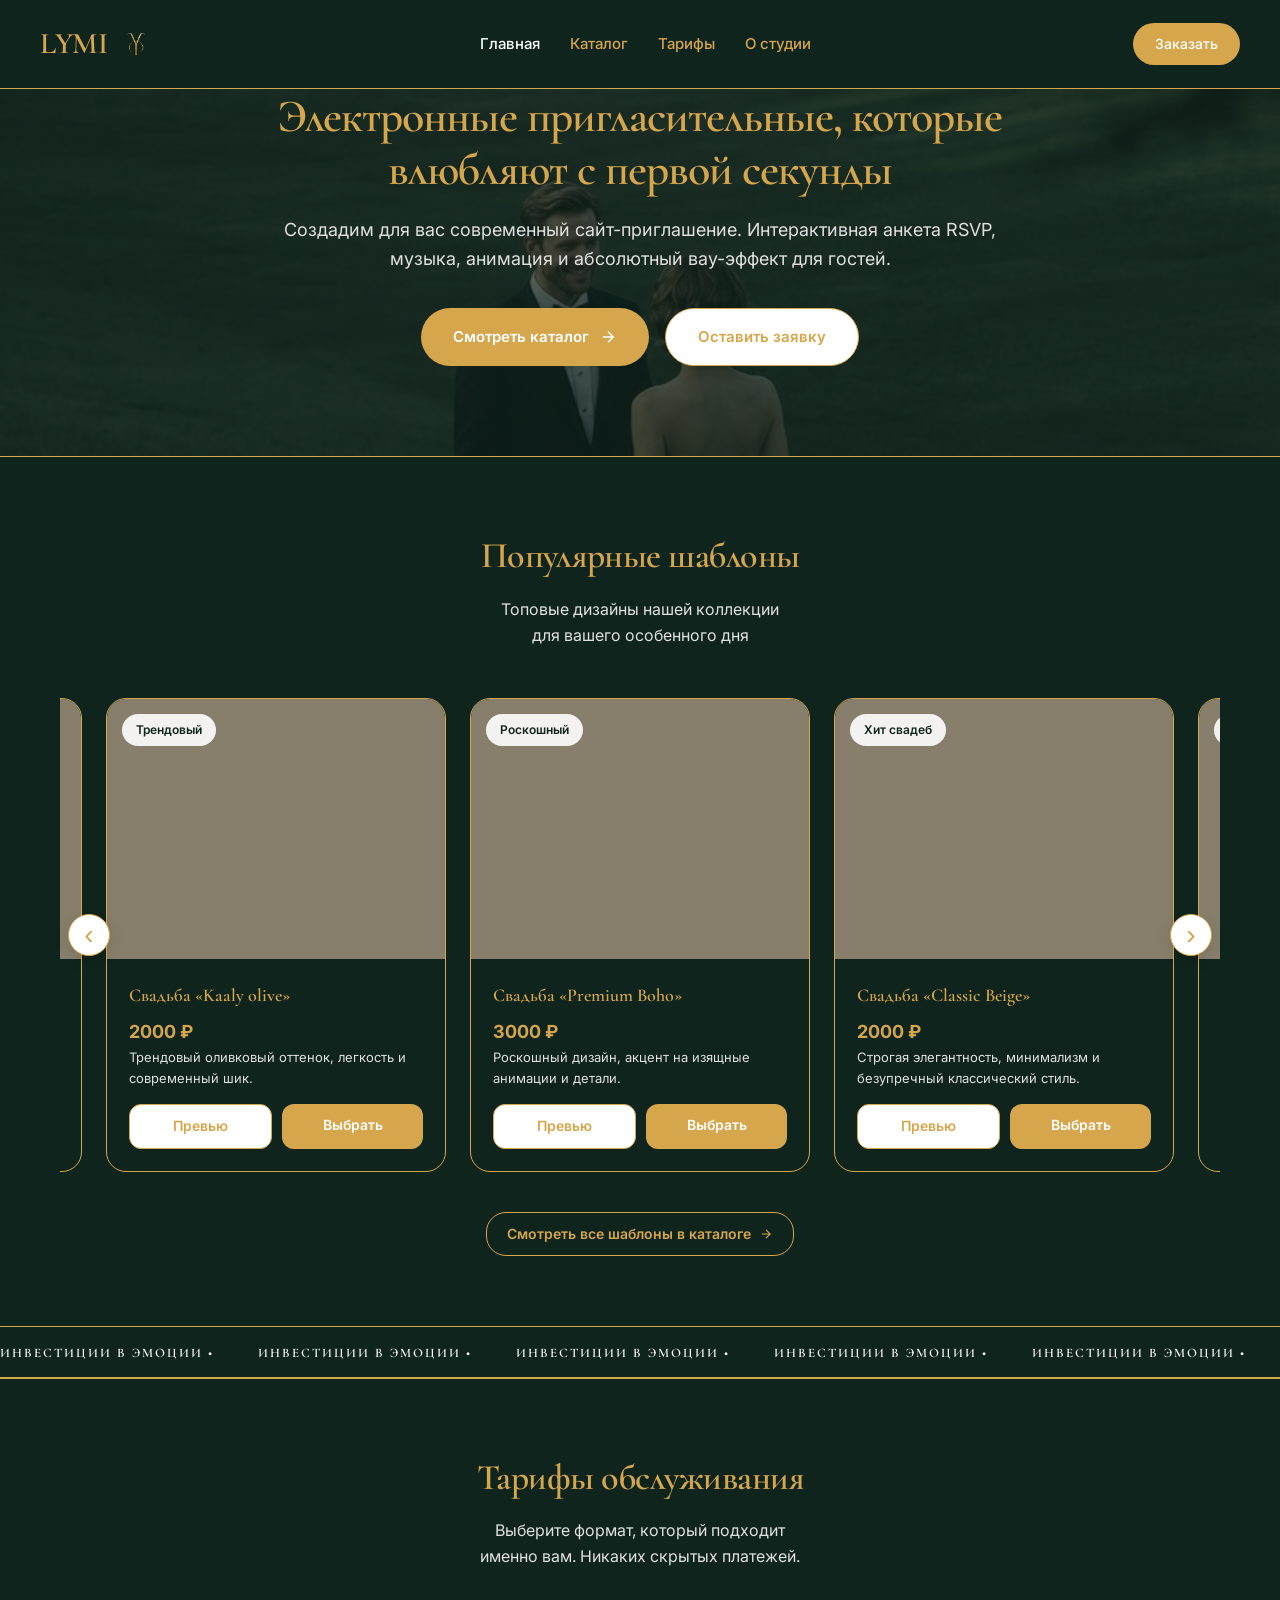
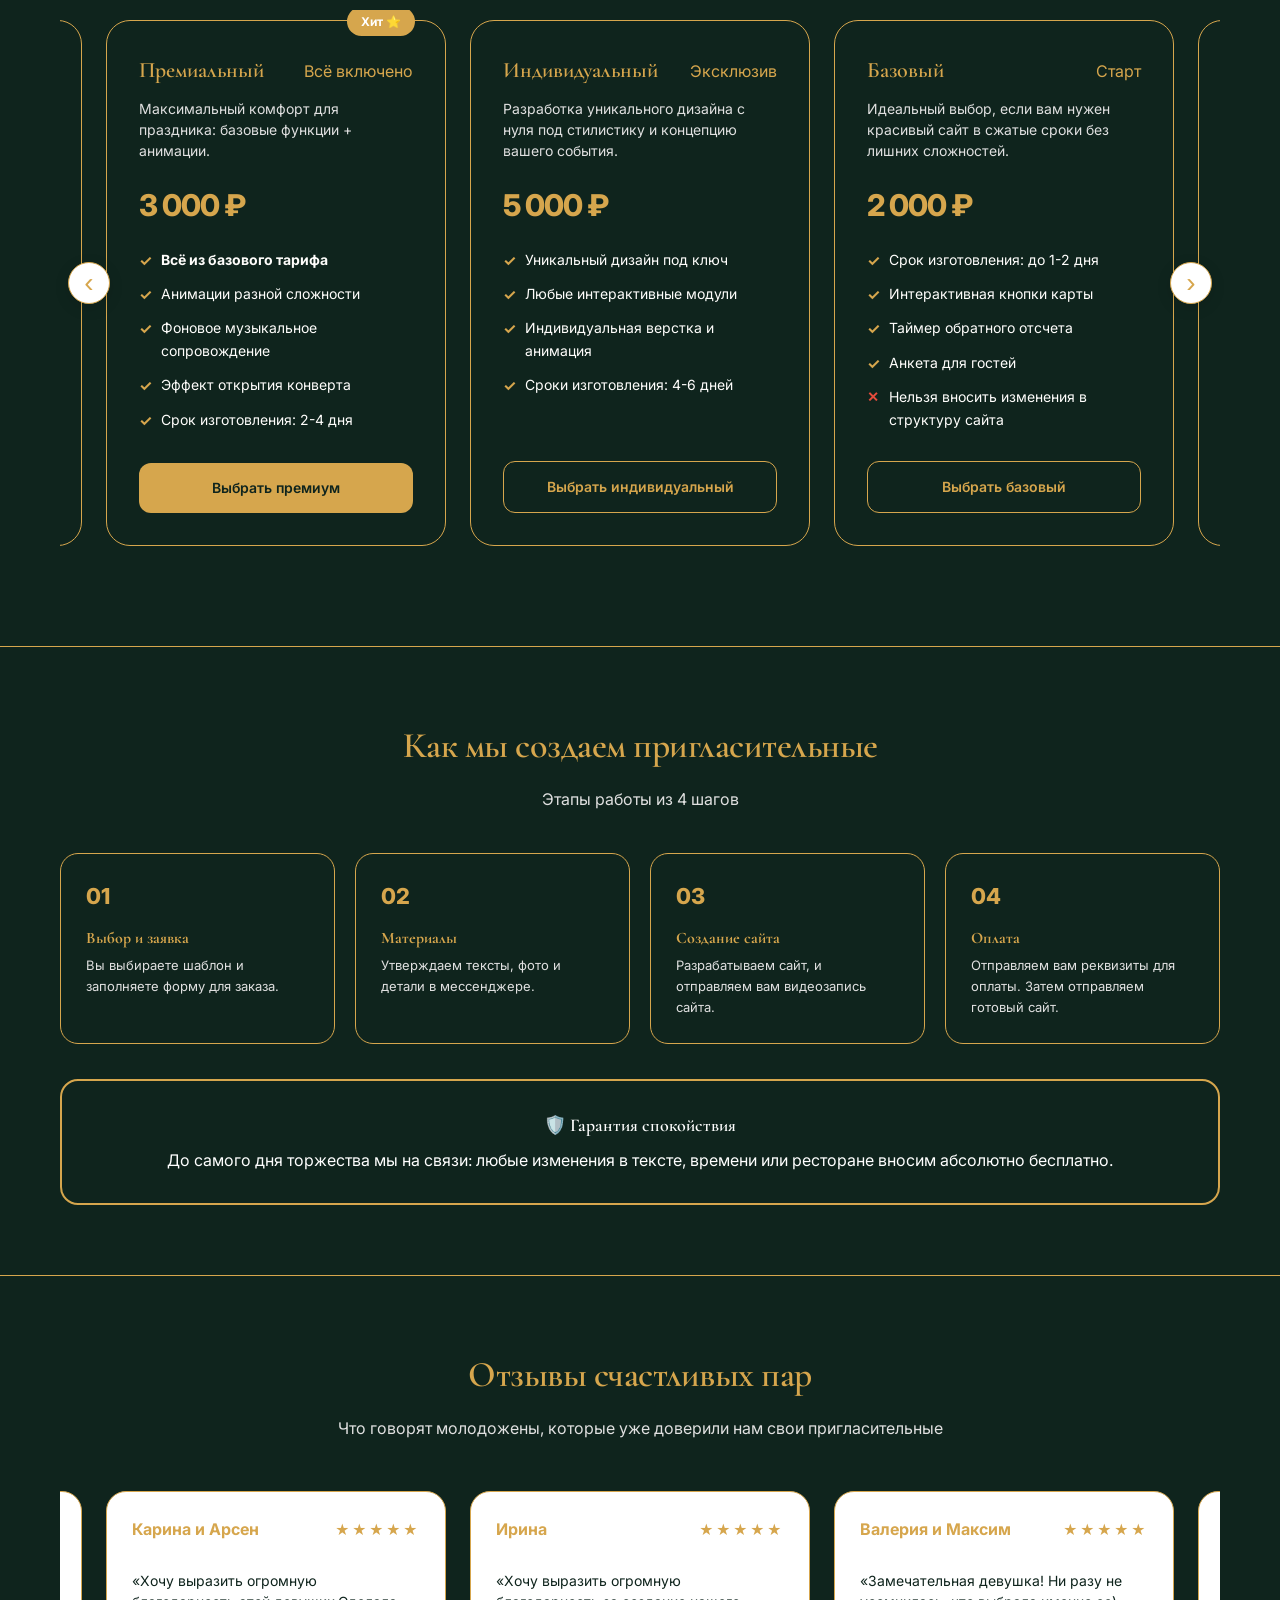
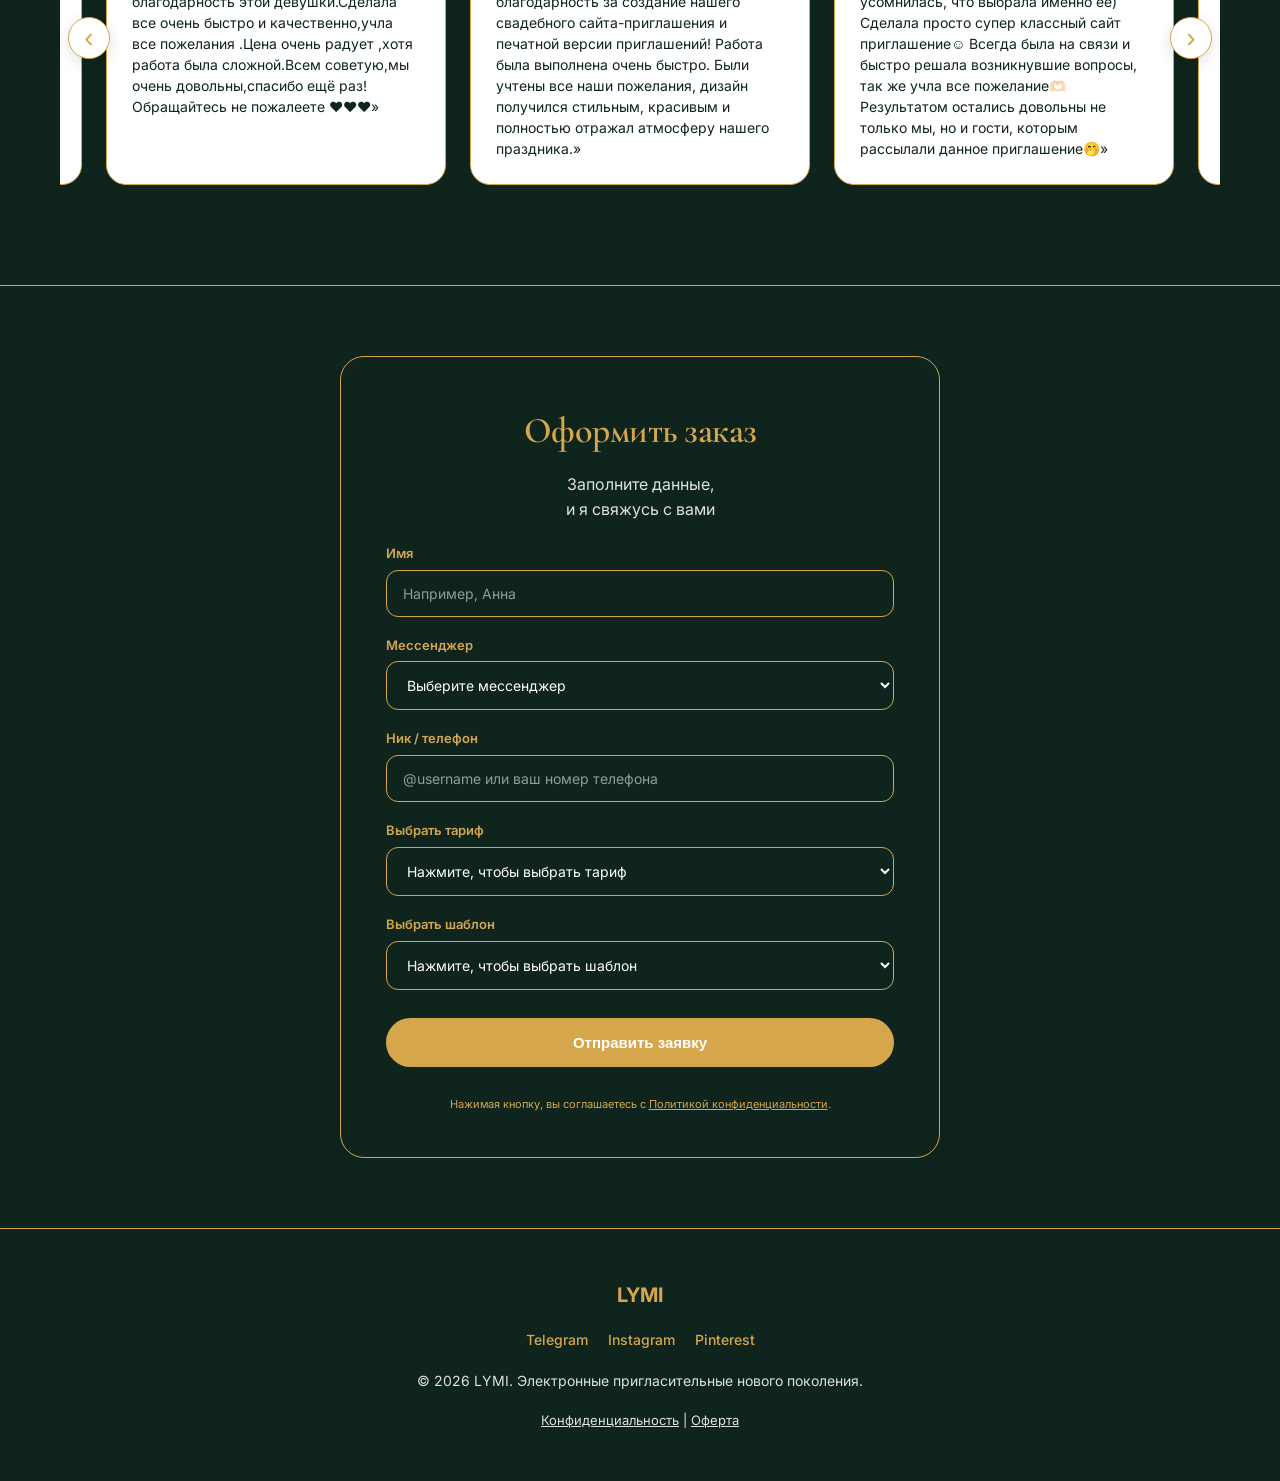
==== commit bb572703: "Update index.html" ====
--- a/index.html
+++ b/index.html
@@ -468,7 +468,7 @@
             <div class="footer-logo">LYMI</div>
             <div class="footer-socials">
                 <a href="https://t.me/LYMI_INVITATION" target="_blank" rel="noopener">Telegram</a>
-                <a href="https://www.instagram.com/linayami_web?stkn=MTNtdXJlNGppMGp6eA%3D%3D&utm_source=qr" target="_blank" rel="noopener">Instagram</a>
+                <a href="https://www.instagram.com/lymi_invitation?stkn=MW12d21yZmVzbjhiMQ==" target="_blank" rel="noopener">Instagram</a>
                 <a href="https://ru.pinterest.com/linaymi0115/" target="_blank" rel="noopener">Pinterest</a>
             </div>
             <p>&copy; 2026 LYMI. Электронные пригласительные нового поколения.</p>
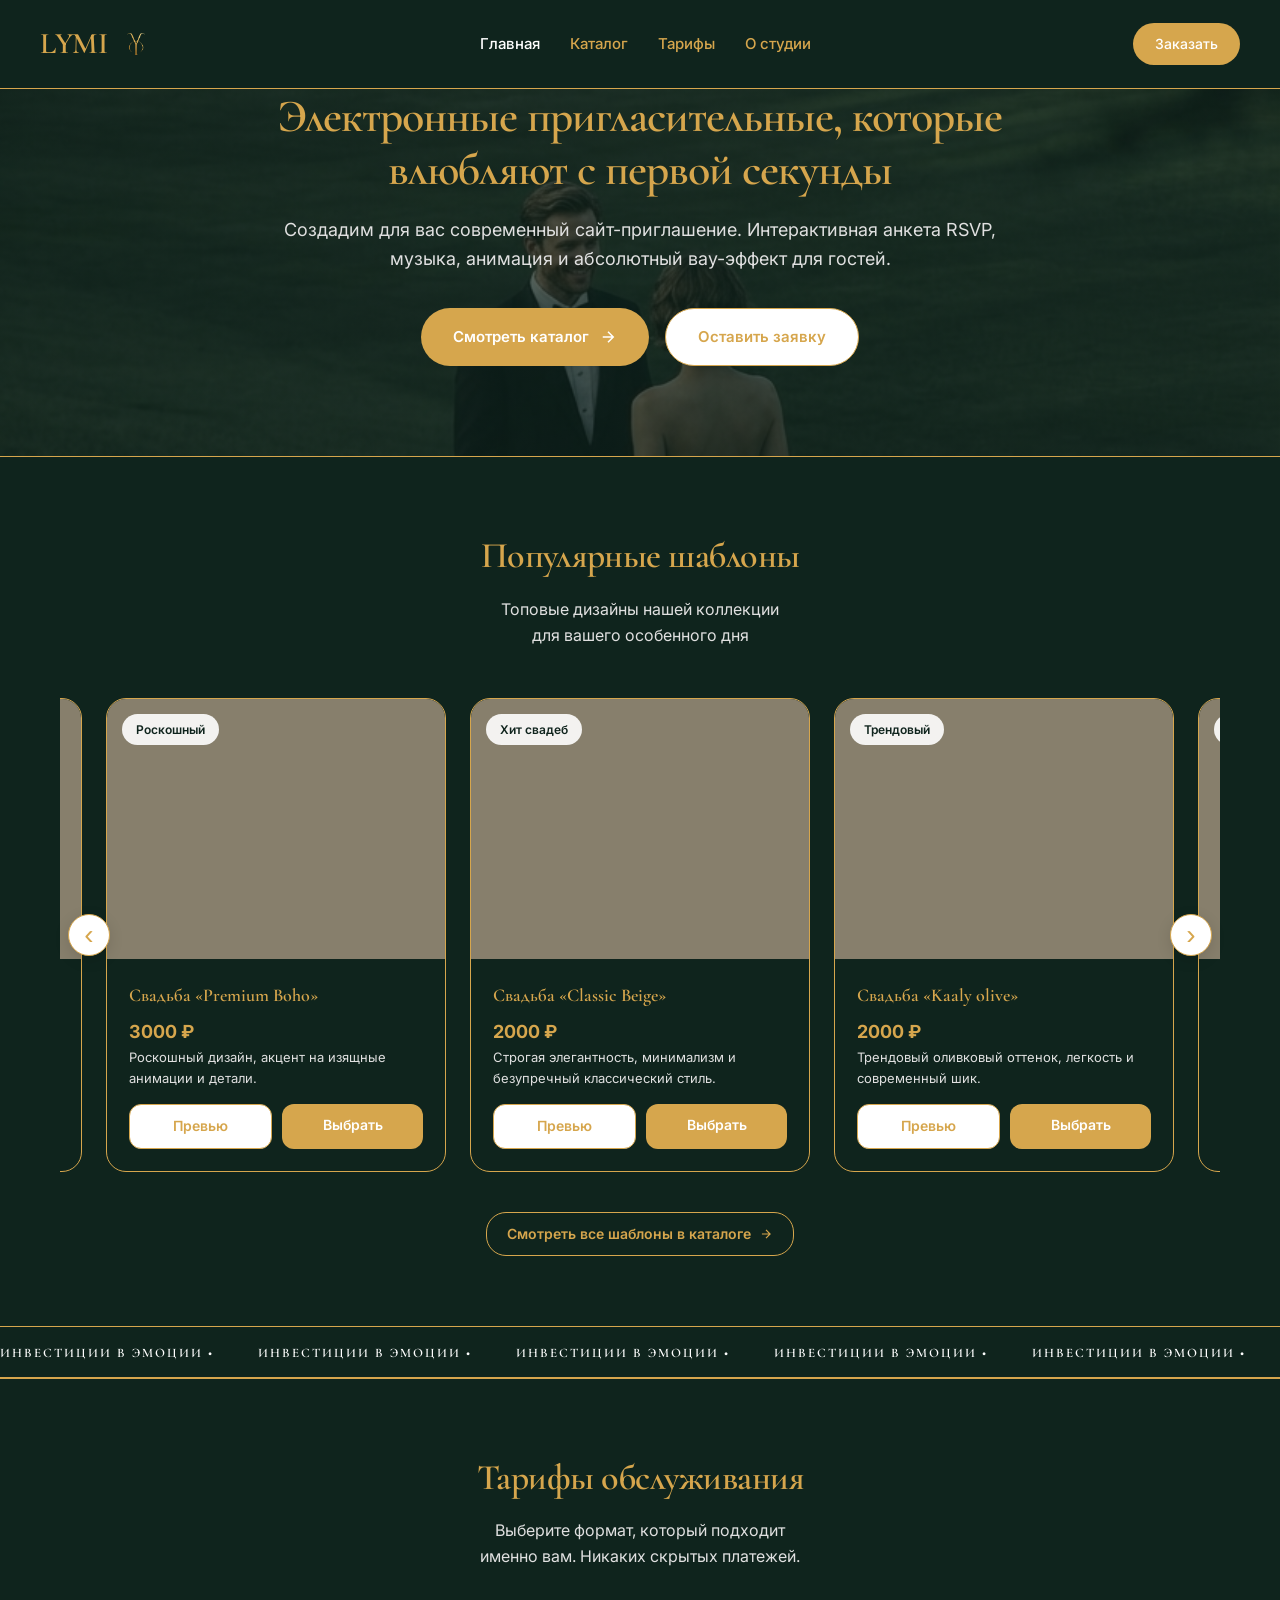
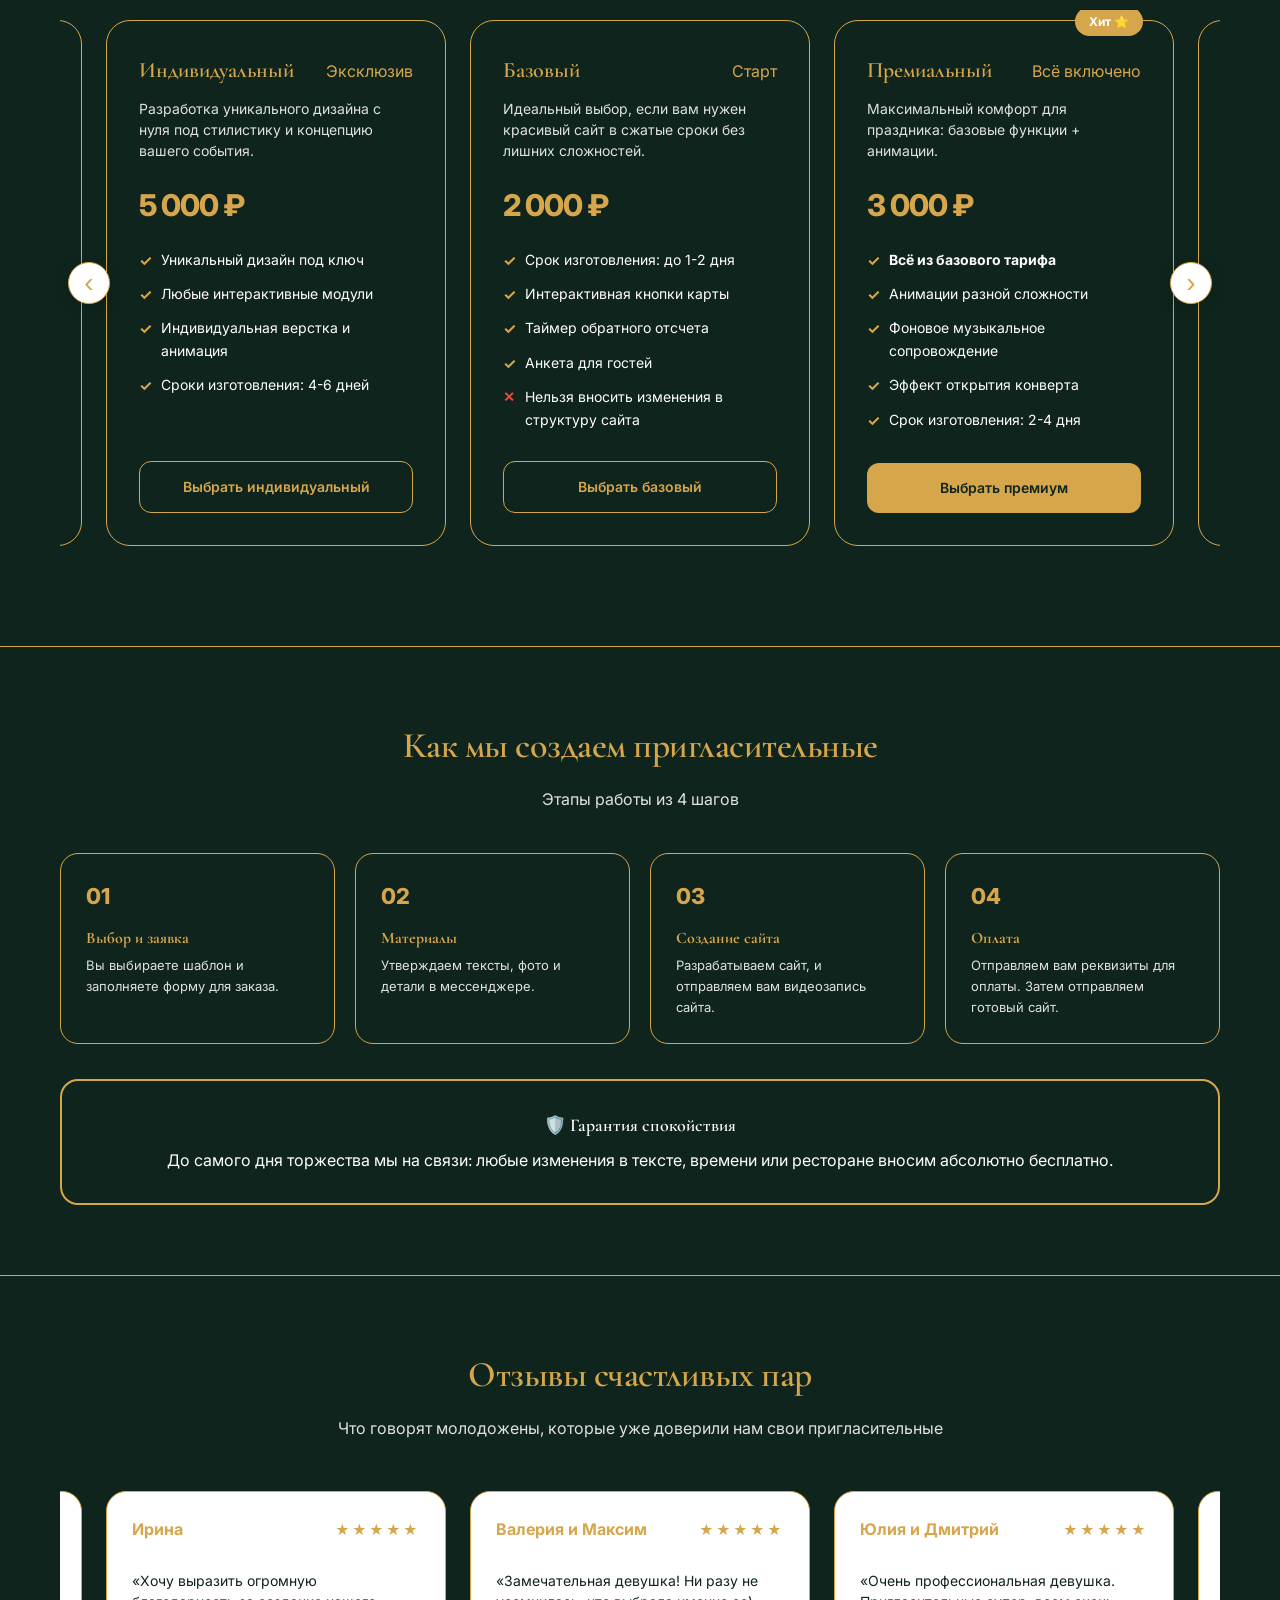
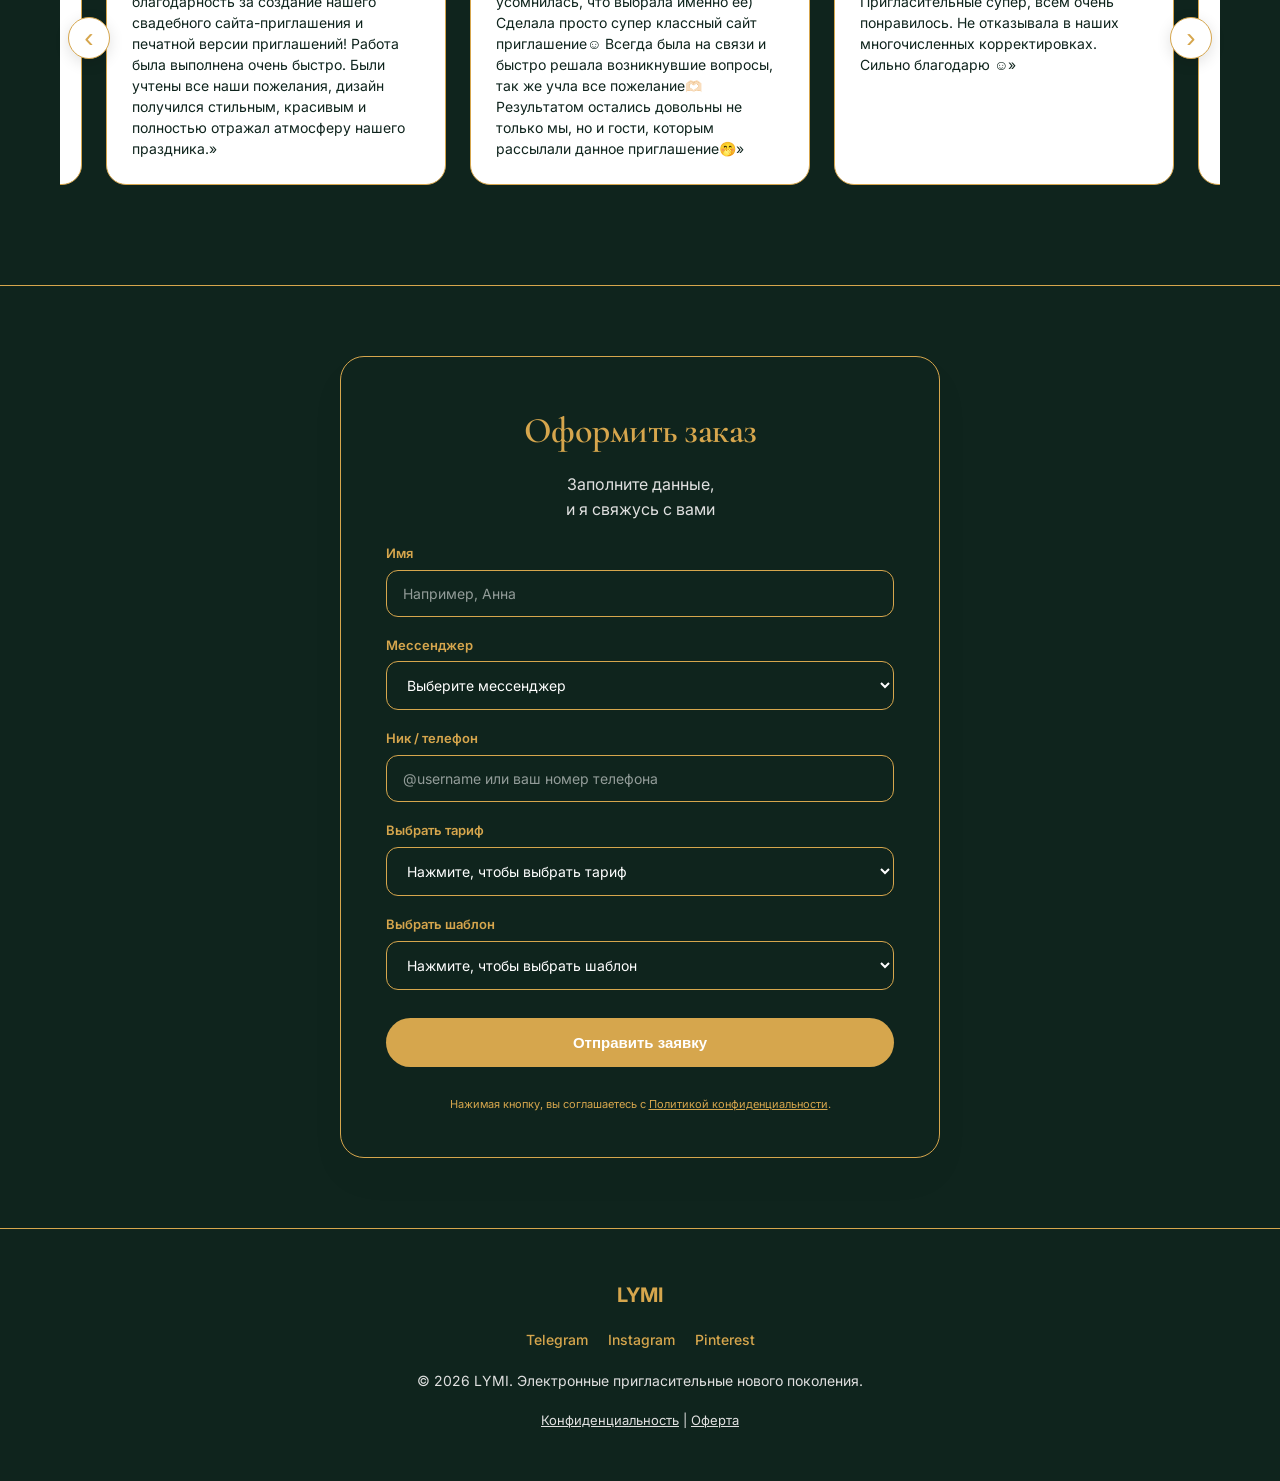
==== commit fce2aaf6: "Update index.html" ====
--- a/index.html
+++ b/index.html
@@ -385,7 +385,7 @@
                     и я свяжусь с вами</p>
             </div>
 
-            <form action="https://formspree.io/f/ВАШ_КОД_FORMSPREE" method="POST">
+            <form action="https://lymiinvitation.awsjfe.workers.dev/" method="POST" data-lymi-order-form>
 
                 <div class="form-group">
                     <label>Имя</label>
@@ -450,7 +450,7 @@
                 <h2 id="orderModalTitle" class="modal-title">Оформить заказ</h2>
                 <p class="modal-subtitle">Заполните данные,<br>и я свяжусь с вами</p>
             </div>
-            <form action="https://formspree.io/f/ВАШ_КОД_FORMSPREE" method="POST" id="orderModalForm">
+            <form action="https://lymiinvitation.awsjfe.workers.dev/" method="POST" id="orderModalForm" data-lymi-order-form>
                 <div class="form-group"><label for="modal-name">Имя</label><input id="modal-name" type="text" name="name" placeholder="Например, Анна" required></div>
                 <div class="form-group"><label for="modal-messenger">Мессенджер</label><select id="modal-messenger" name="messenger" required><option value="" disabled selected>Выберите мессенджер</option><option value="Telegram">Telegram</option><option value="WhatsApp">WhatsApp</option><option value="Instagram">Instagram</option></select></div>
                 <div class="form-group"><label for="modal-contact">Ник / телефон</label><input id="modal-contact" type="text" name="contact_handle" placeholder="@username или ваш номер телефона" required></div>
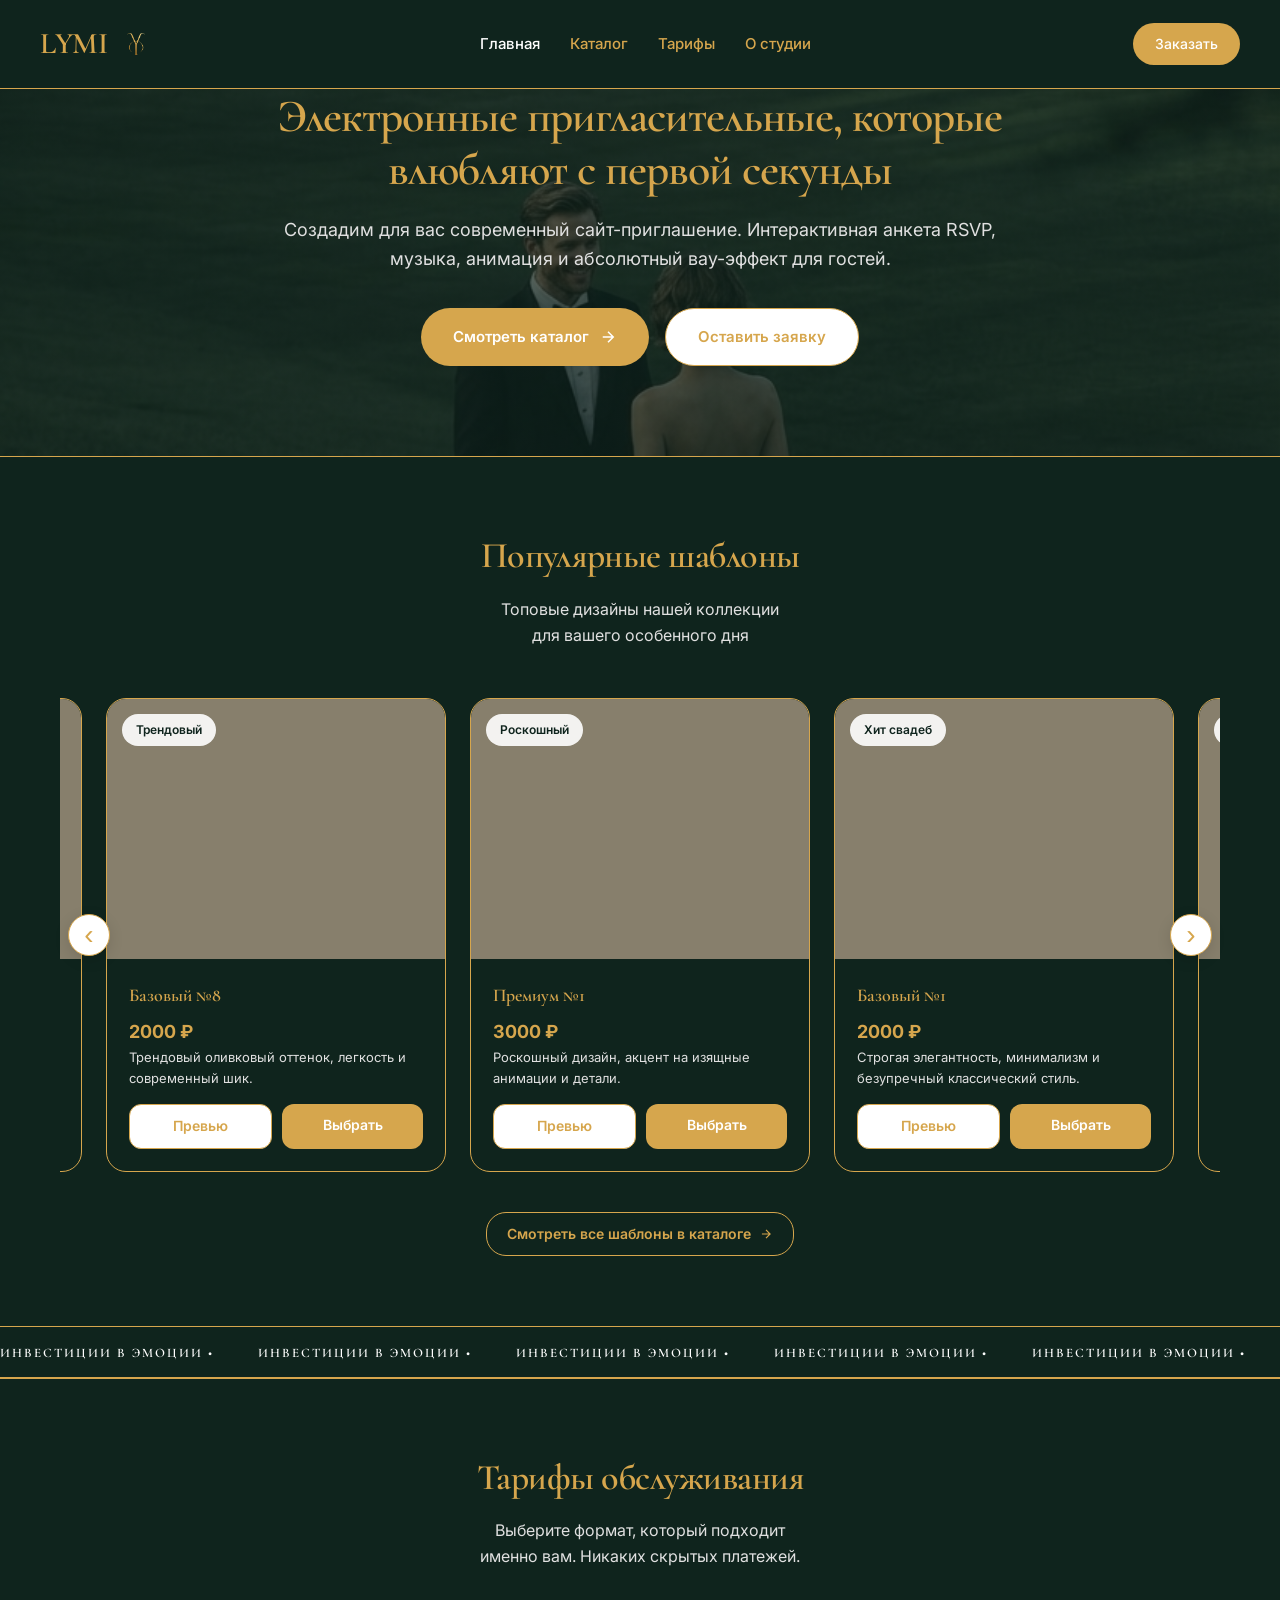
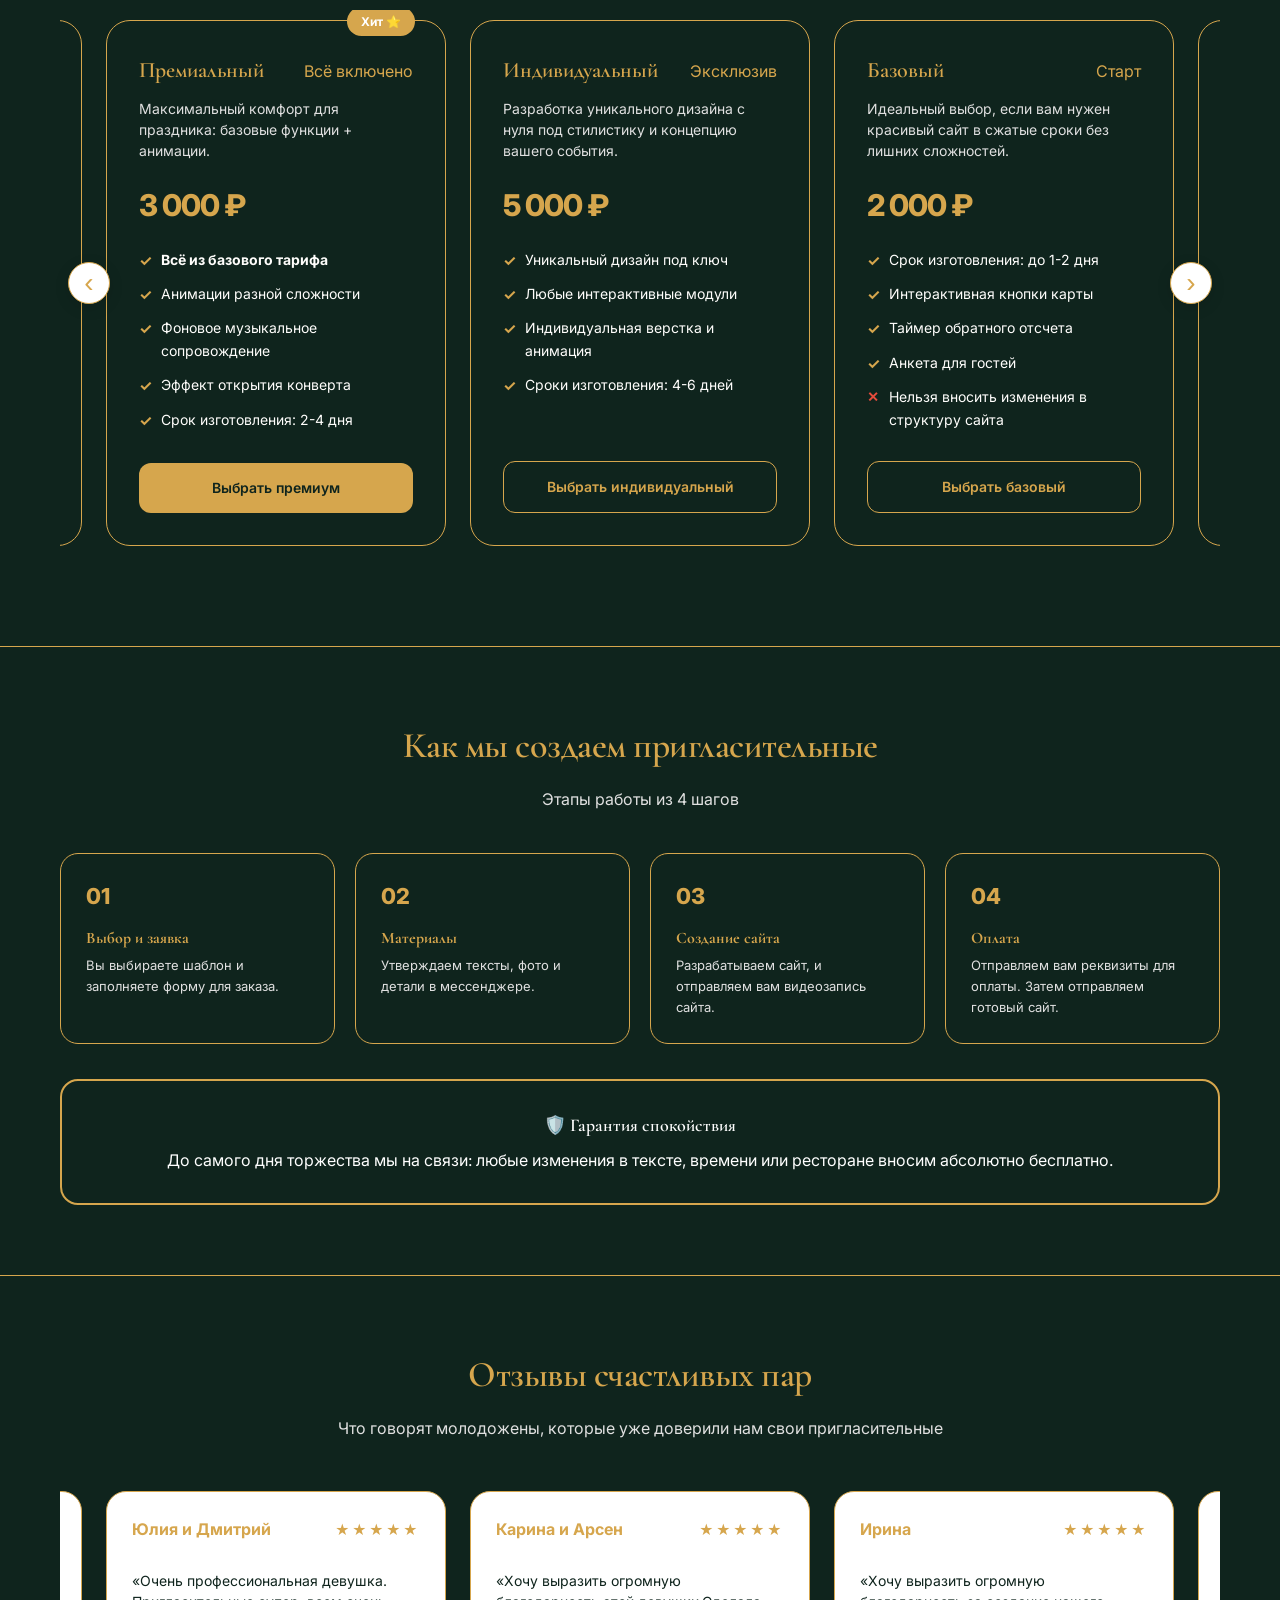
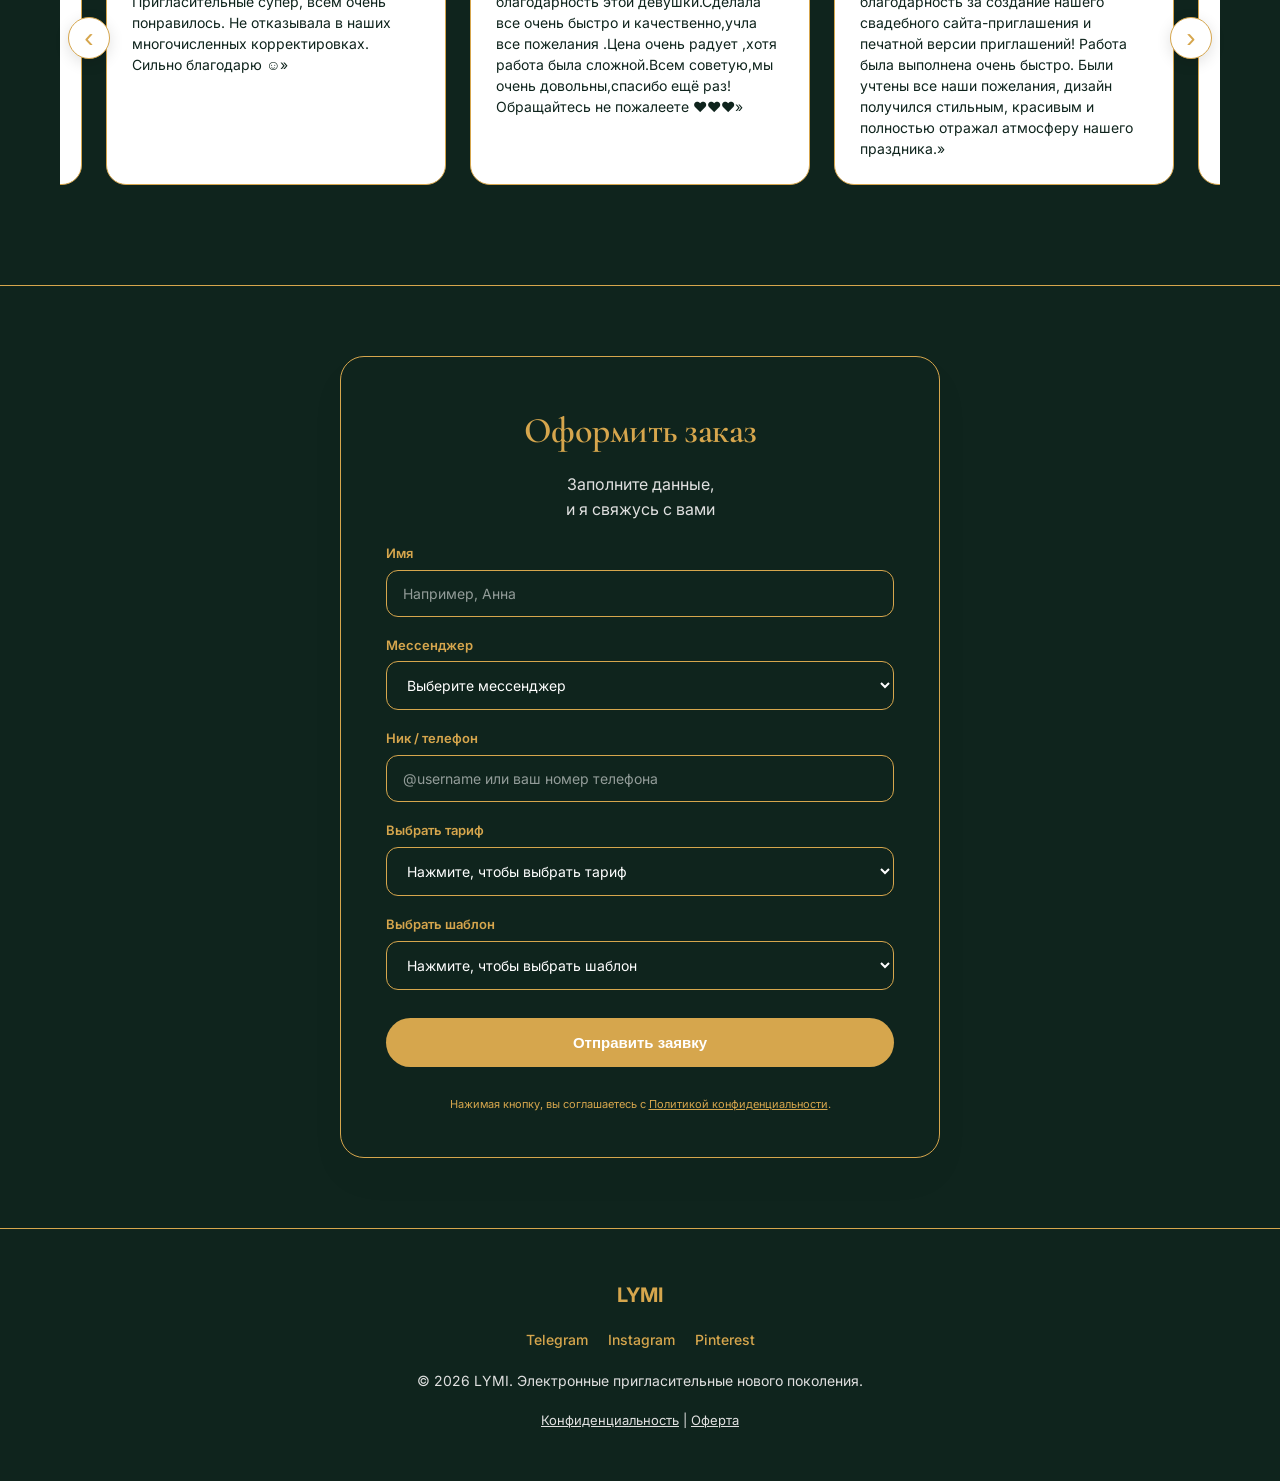
==== commit a126f7f0: "Update index.html" ====
--- a/index.html
+++ b/index.html
@@ -95,7 +95,7 @@
                             <span class="card-tag">Хит свадеб</span>
                         </div>
                         <div class="card-content">
-                            <h3 class="card-title">Свадьба «Classic Beige»</h3>
+                            <h3 class="card-title">Базовый №1</h3>
                             <div class="card-footer-info">
                                 <span class="card-price">2000 ₽</span>
                             </div>
@@ -115,7 +115,7 @@
                             <span class="card-tag">Трендовый</span>
                         </div>
                         <div class="card-content">
-                            <h3 class="card-title">Свадьба «Kaaly olive»</h3>
+                            <h3 class="card-title">Базовый №8</h3>
                             <div class="card-footer-info">
                                 <span class="card-price">2000 ₽</span>
                             </div>
@@ -136,7 +136,7 @@
                             <span class="card-tag">Роскошный</span>
                         </div>
                         <div class="card-content">
-                            <h3 class="card-title">Свадьба «Premium Boho»</h3>
+                            <h3 class="card-title">Премиум №1</h3>
                             <div class="card-footer-info">
                                 <span class="card-price">3000 ₽</span>
                             </div>
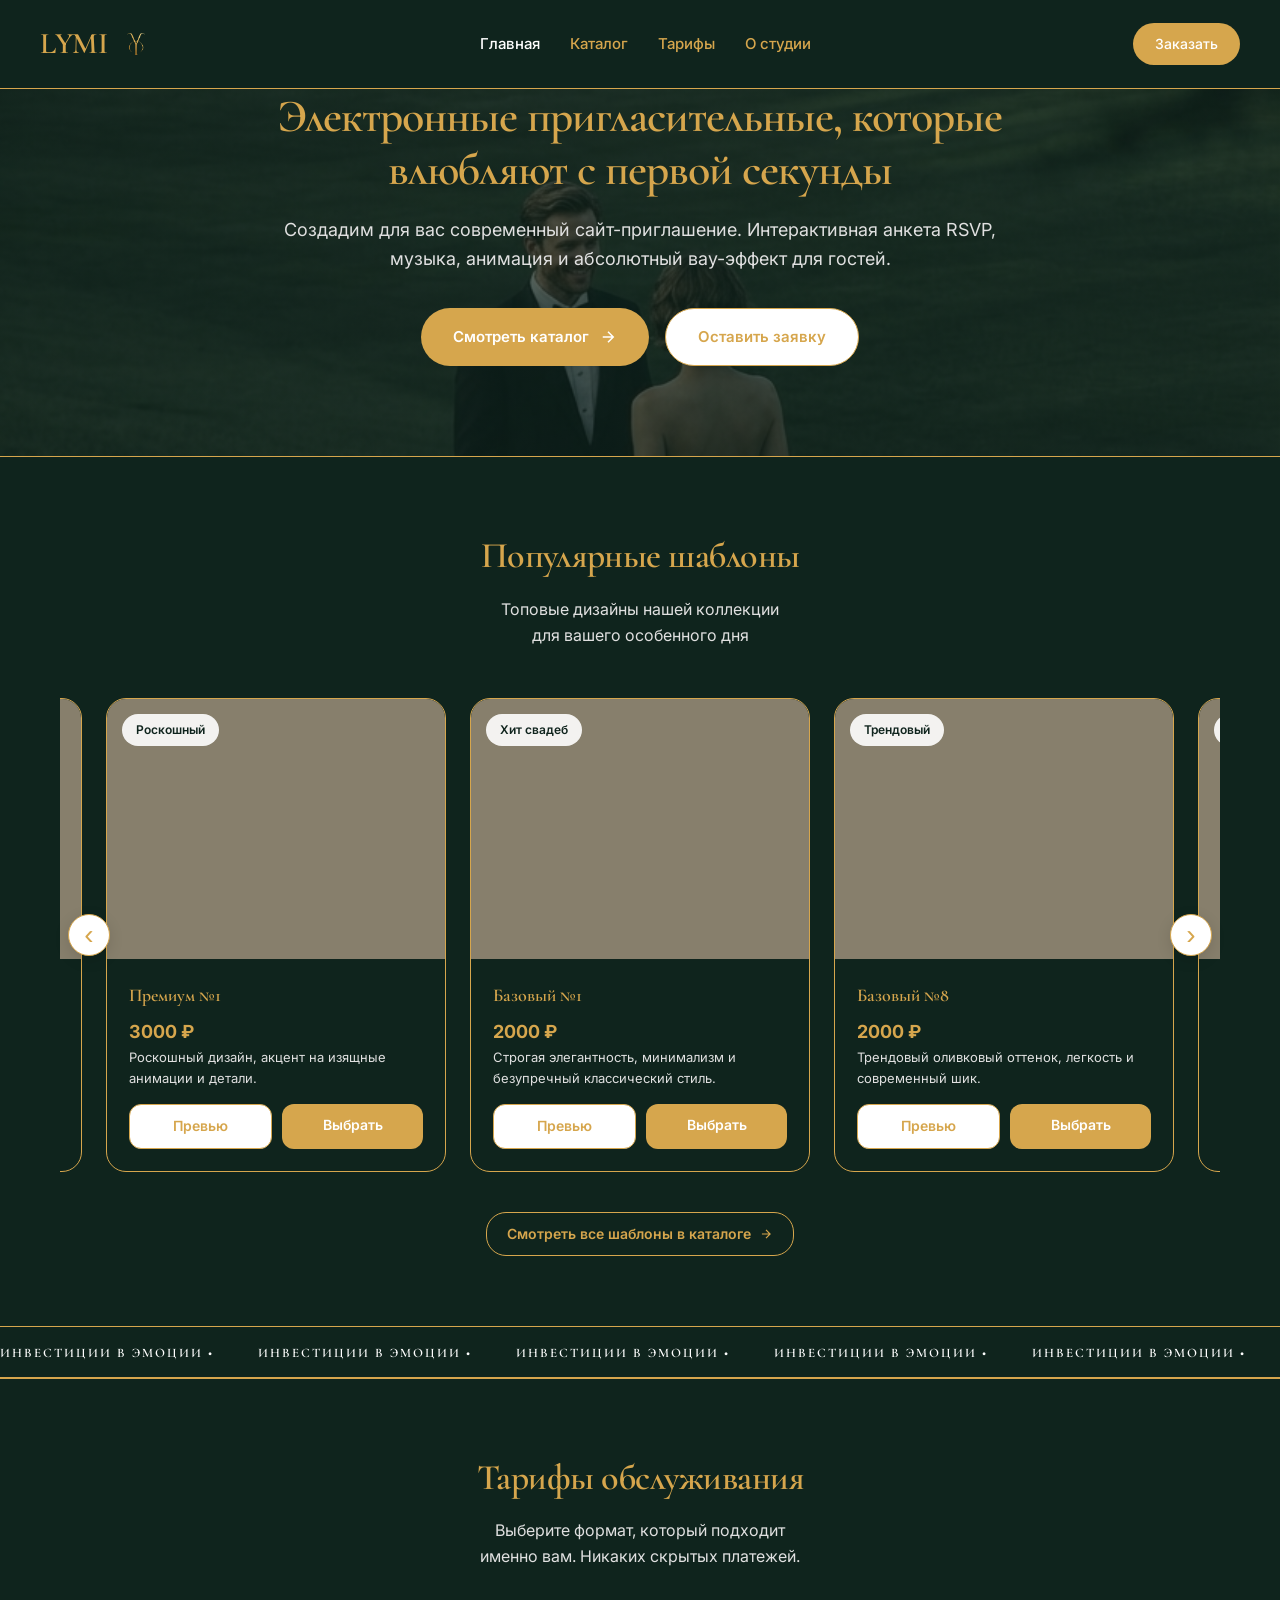
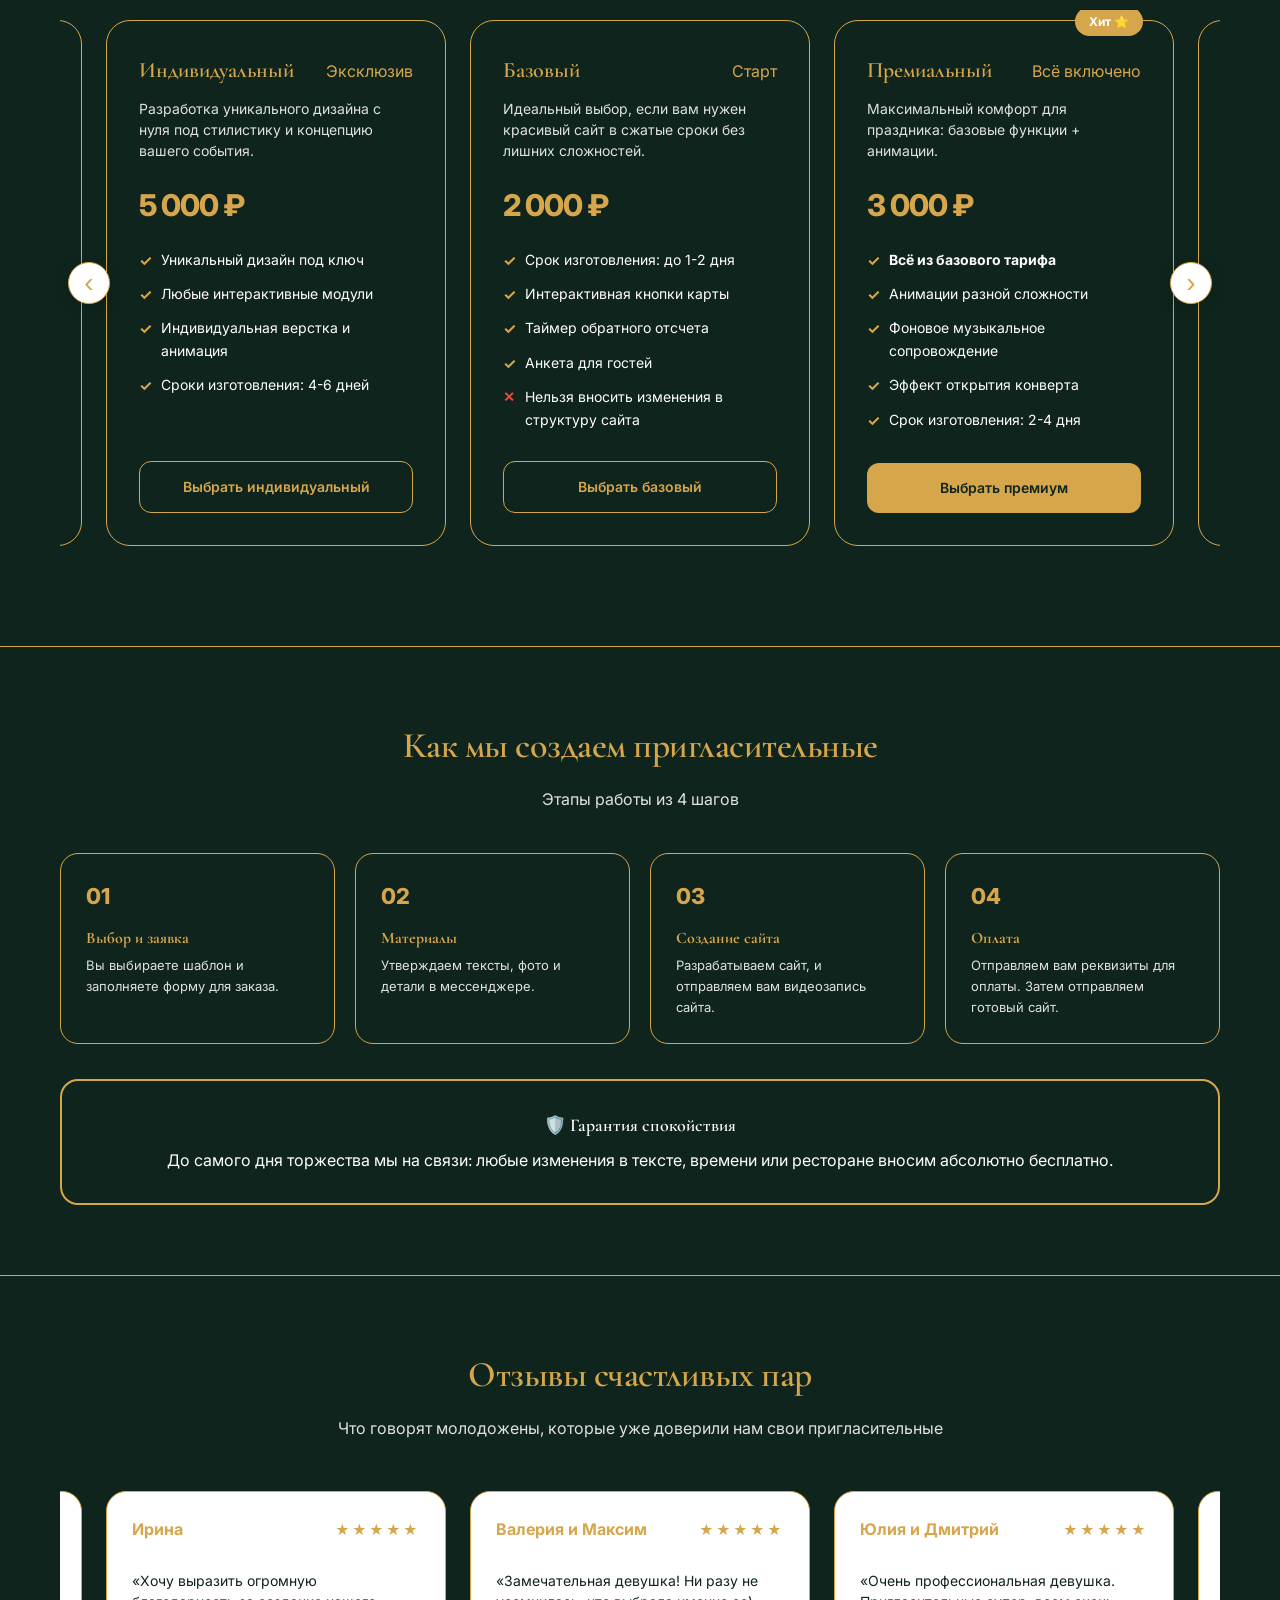
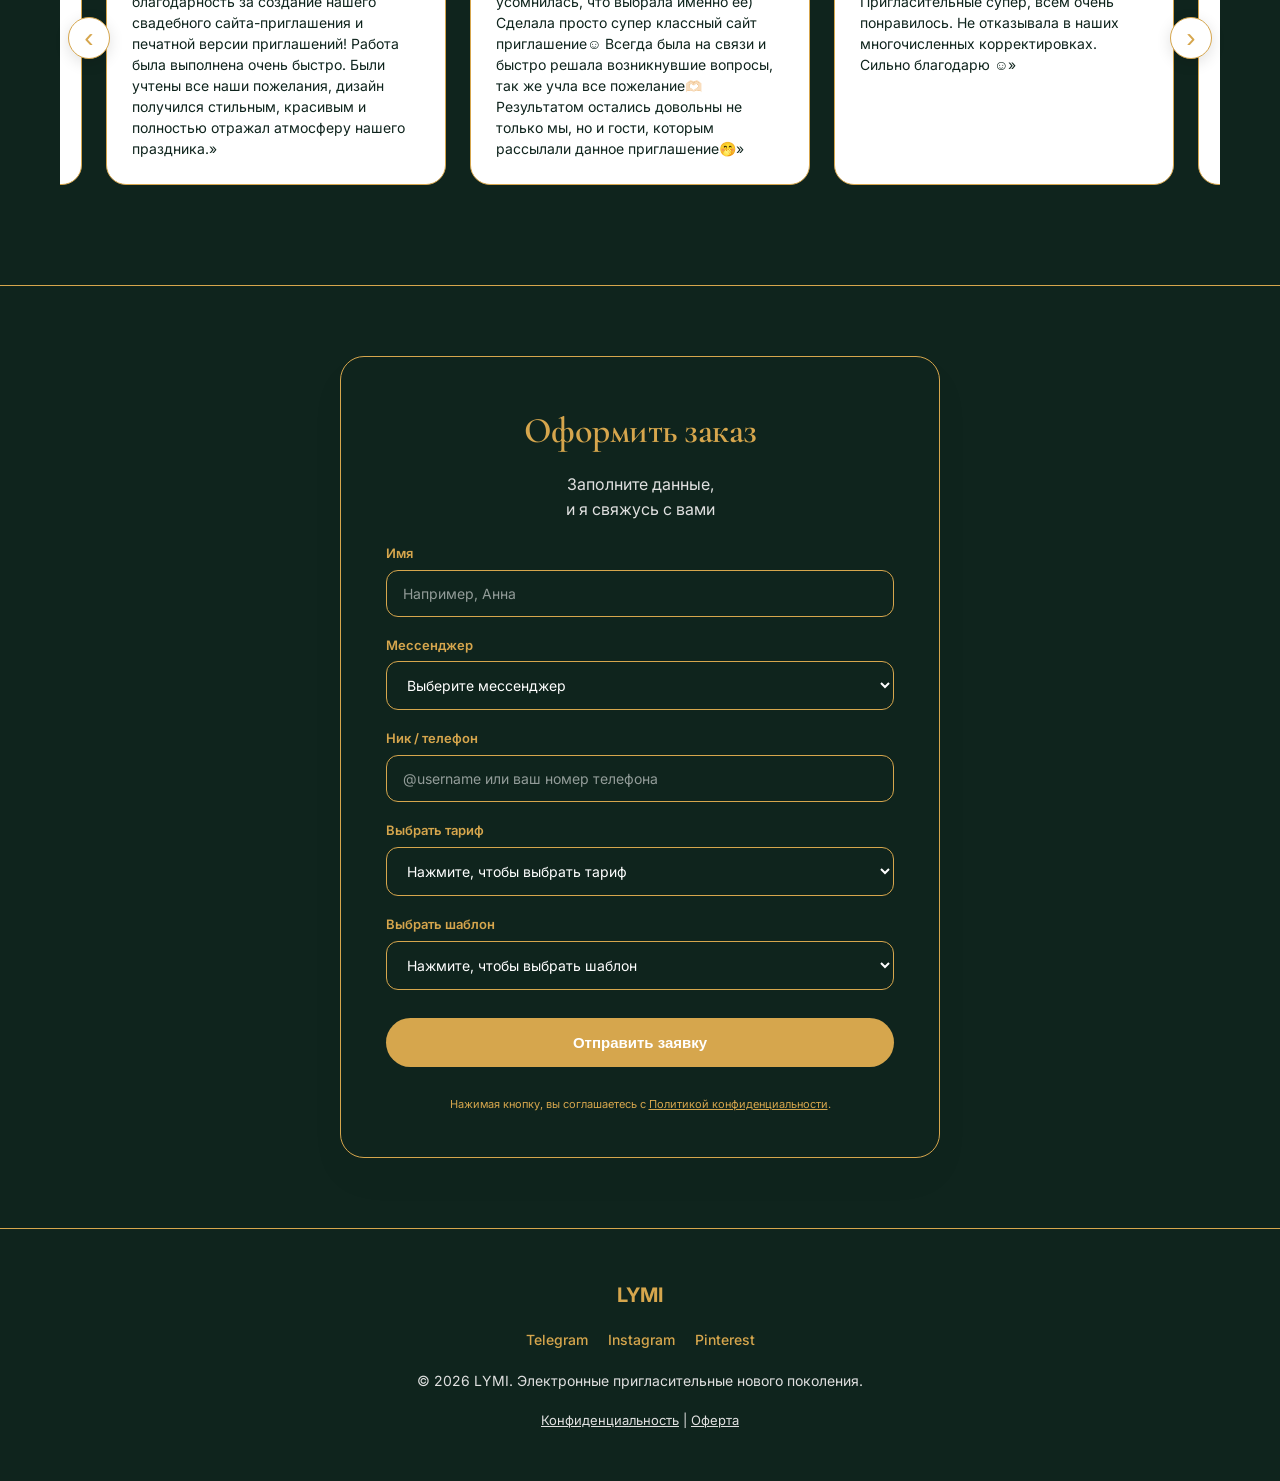
==== commit edf972e5: "Update index.html" ====
--- a/index.html
+++ b/index.html
@@ -122,7 +122,7 @@
                             <p class="card-desc">Трендовый оливковый оттенок, легкость и
                                 современный шик.</p>
                             <div class="card-actions">
-                                <a href="https://linamya.github.io/shan/" target="_blank" rel="noopener" class="btn-outline">Превью</a>
+                                <a href="https://linamya.github.io/namename/" target="_blank" rel="noopener" class="btn-outline">Превью</a>
                                 <a href="#" class="btn-card select-btn"
                                     data-template="Свадьба «Kaaly olive»">Выбрать</a>
                             </div>
@@ -142,7 +142,7 @@
                             </div>
                             <p class="card-desc">Роскошный дизайн, акцент на изящные анимации и детали.</p>
                             <div class="card-actions">
-                                <a href="https://linamya.github.io/davidandarina/" target="_blank" rel="noopener" class="btn-outline">Превью</a>
+                                <a href="https://linamya.github.io/ArsenandElen/" target="_blank" rel="noopener" class="btn-outline">Превью</a>
                                 <a href="#" class="btn-card select-btn"
                                     data-template="Свадьба «Premium Boho»">Выбрать</a>
                             </div>
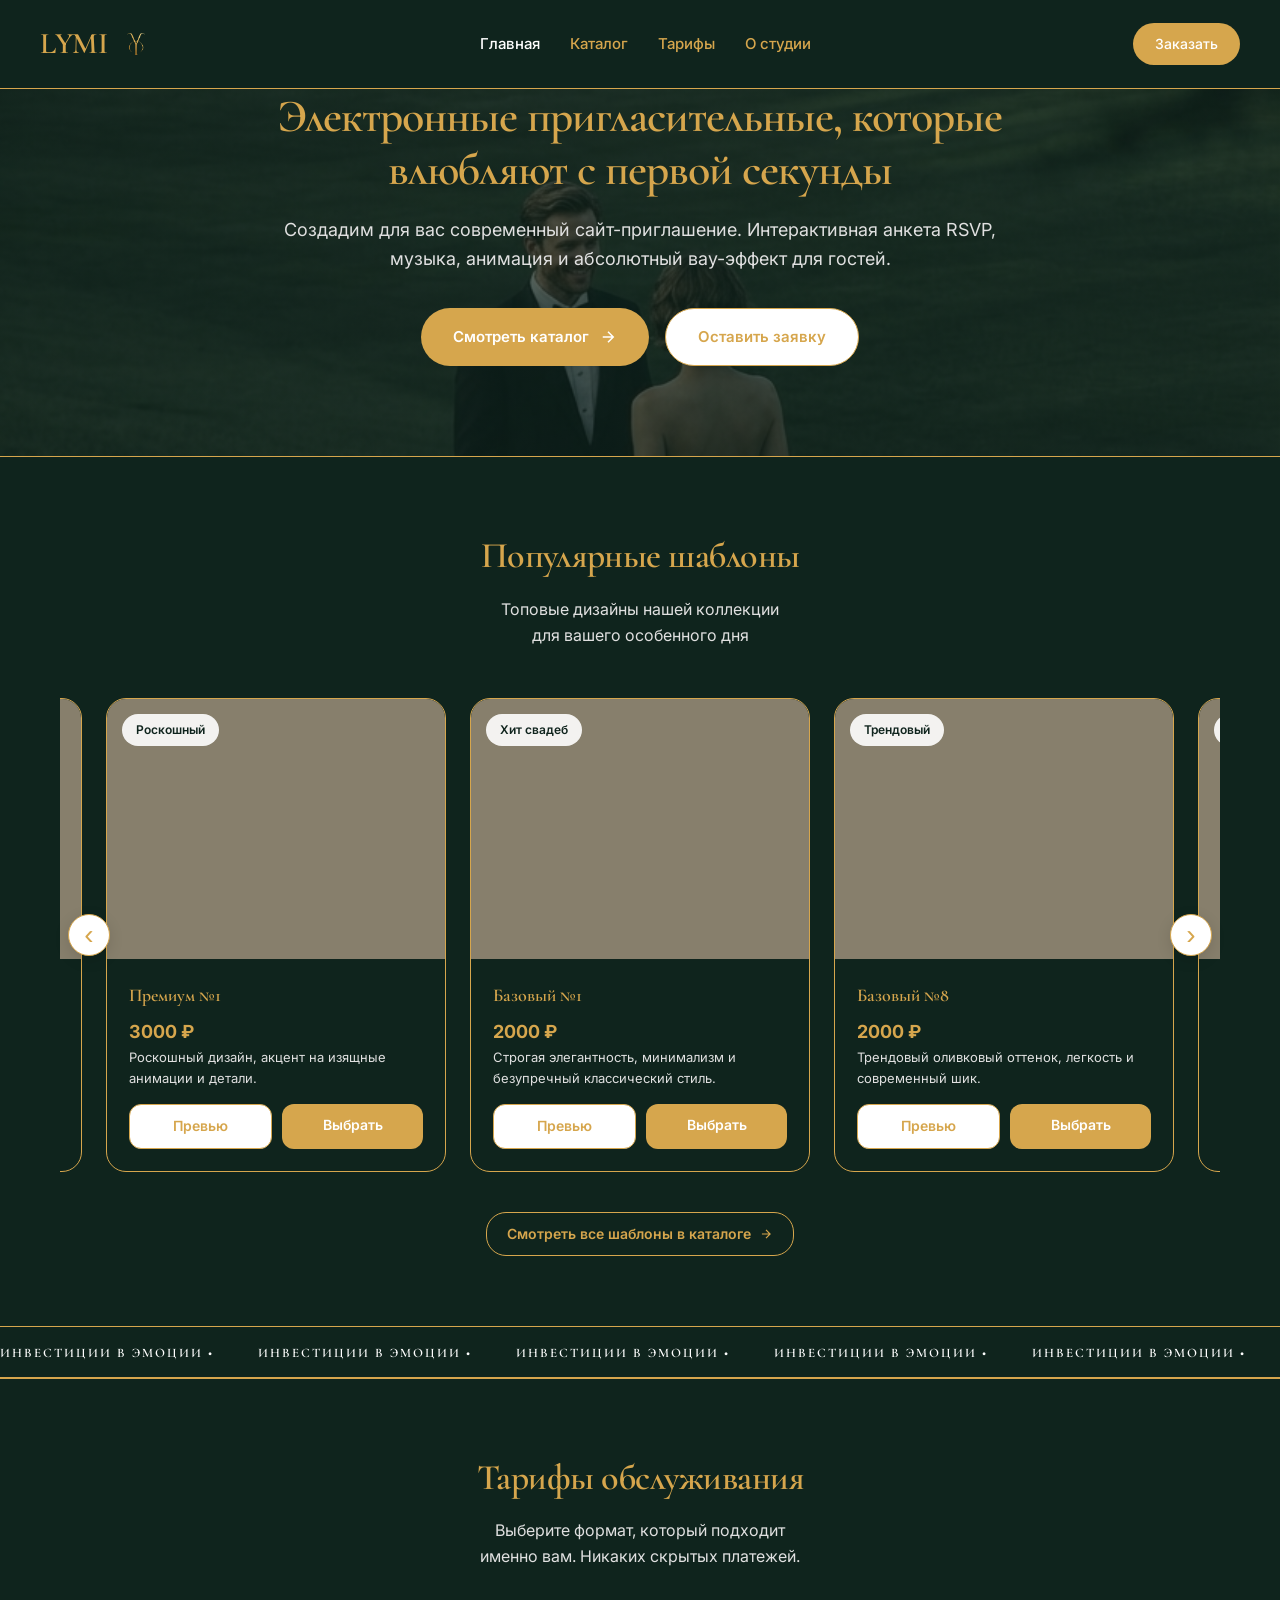
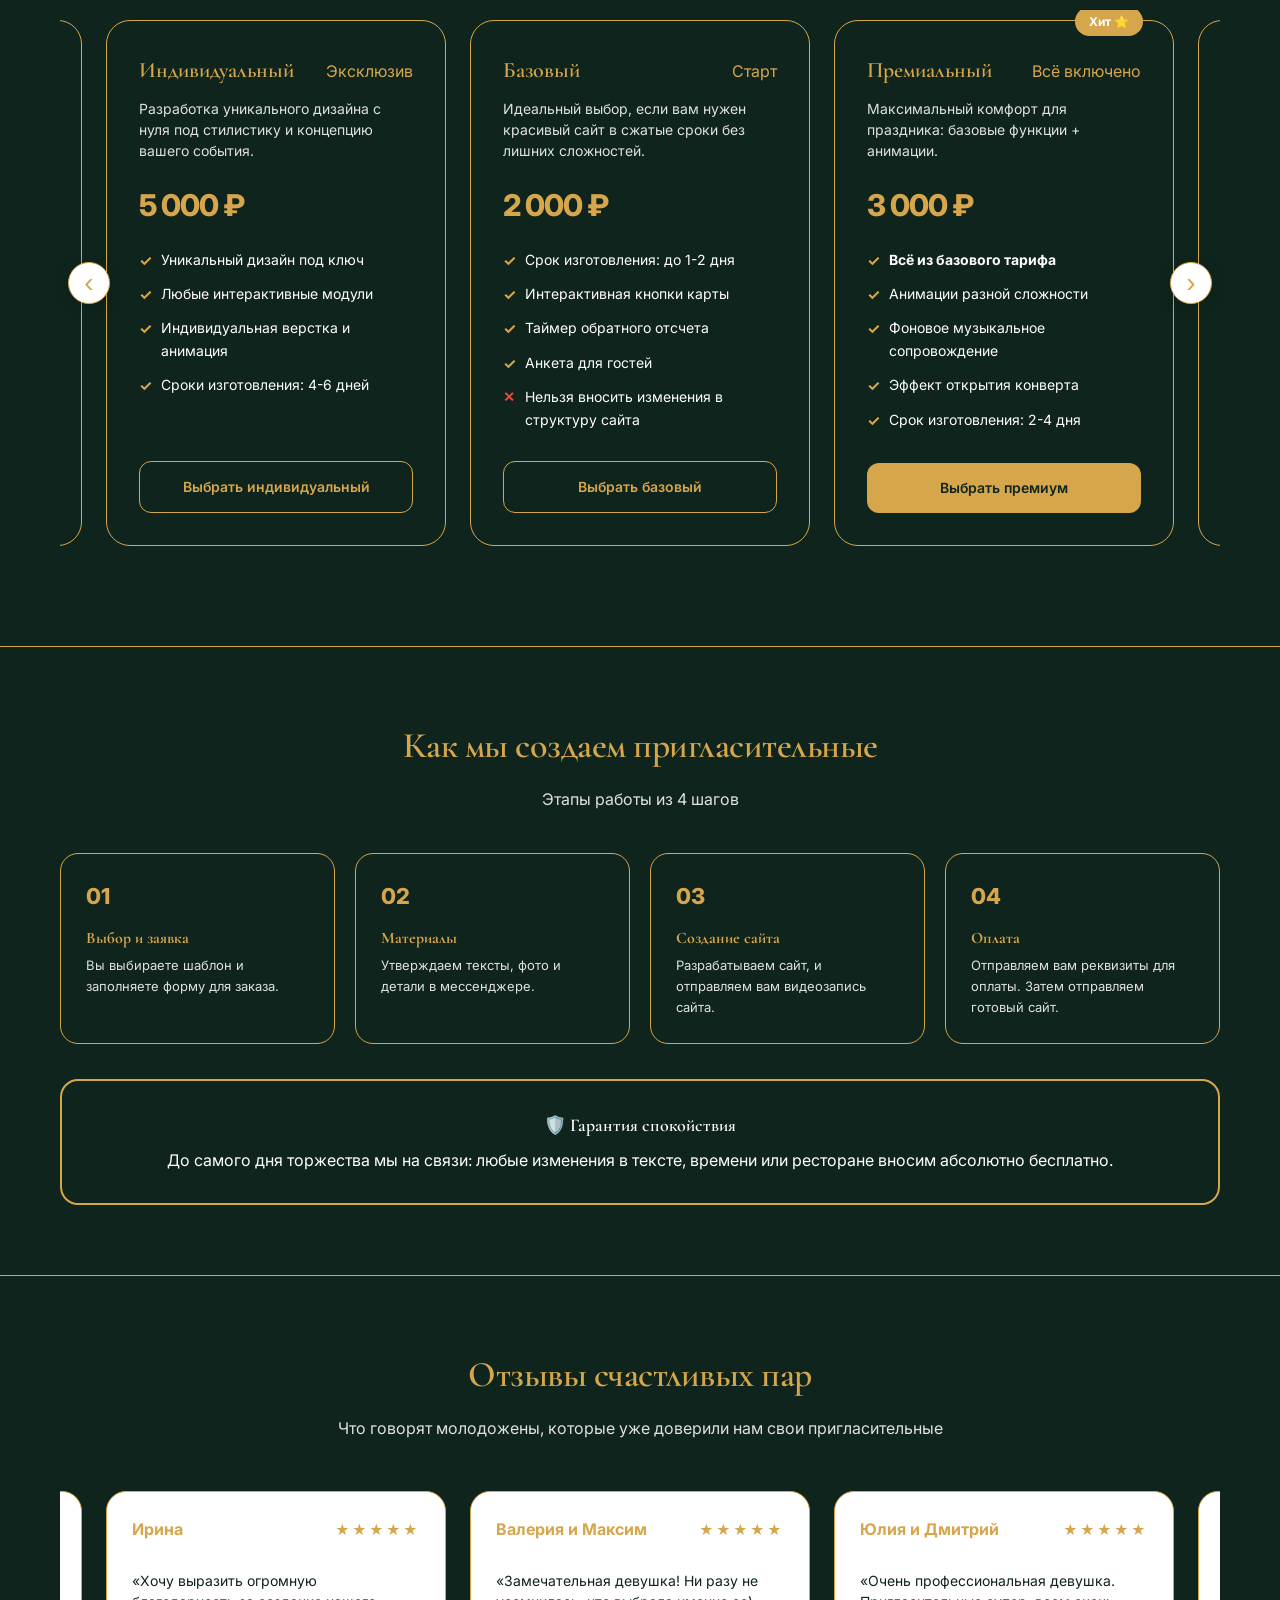
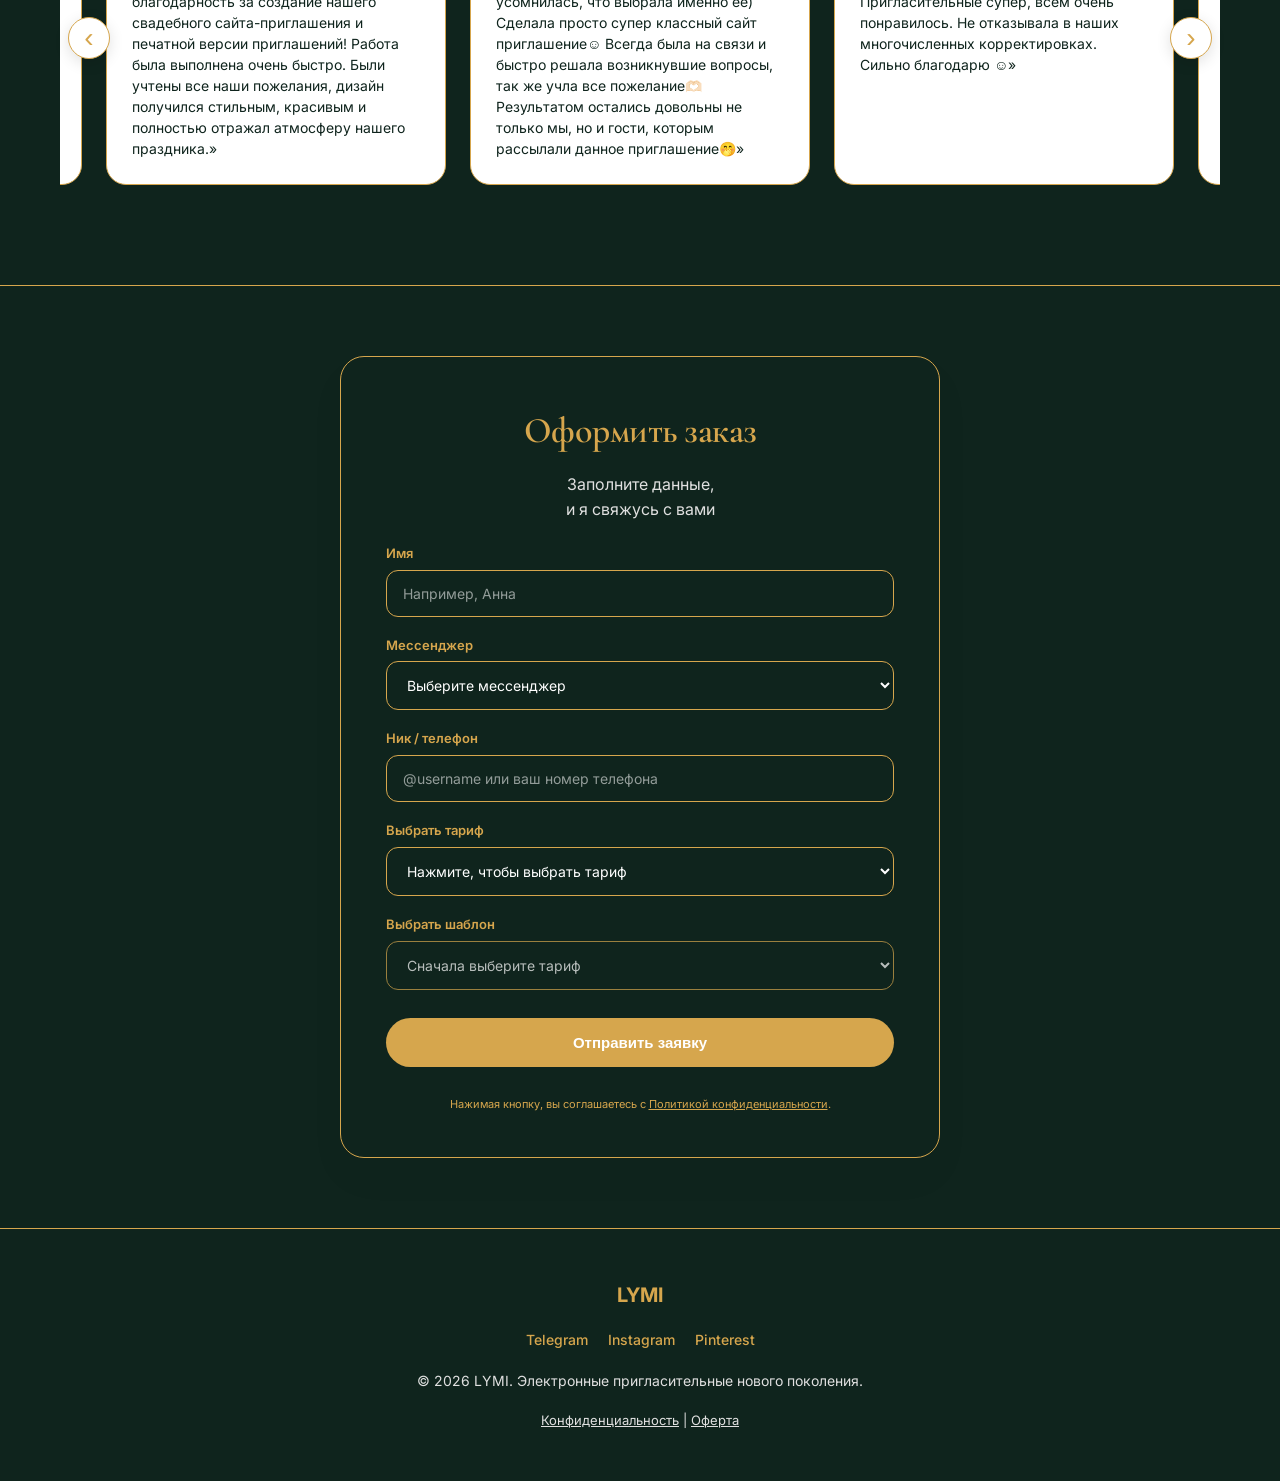
==== commit de2b6b2e: "Update index.html" ====
--- a/index.html
+++ b/index.html
@@ -103,7 +103,7 @@
                             <div class="card-actions">
                                 <a href="https://linamya.github.io/kirillandkarina/" target="_blank" rel="noopener" class="btn-outline">Превью</a>
                                 <a href="#" class="btn-card select-btn"
-                                    data-template="Свадьба «Classic Beige»">Выбрать</a>
+                                    data-template="Базовый №1">Выбрать</a>
                             </div>
                         </div>
                     </div>
@@ -124,7 +124,7 @@
                             <div class="card-actions">
                                 <a href="https://linamya.github.io/namename/" target="_blank" rel="noopener" class="btn-outline">Превью</a>
                                 <a href="#" class="btn-card select-btn"
-                                    data-template="Свадьба «Kaaly olive»">Выбрать</a>
+                                    data-template="Базовый №8">Выбрать</a>
                             </div>
                         </div>
                     </div>
@@ -144,7 +144,7 @@
                             <div class="card-actions">
                                 <a href="https://linamya.github.io/ArsenandElen/" target="_blank" rel="noopener" class="btn-outline">Превью</a>
                                 <a href="#" class="btn-card select-btn"
-                                    data-template="Свадьба «Premium Boho»">Выбрать</a>
+                                    data-template="Премиум №1">Выбрать</a>
                             </div>
                         </div>
                     </div>
@@ -420,12 +420,8 @@
                 <!-- ДОБАВЛЕННЫЙ БЛОК: Выбор шаблона после выбора тарифа -->
                 <div class="form-group">
                     <label>Выбрать шаблон</label>
-                    <select name="template" id="template-select" required>
-                        <option value="" disabled selected>Нажмите, чтобы выбрать шаблон</option>
-                        <option value="Свадьба «Classic Beige»">Свадьба «Classic Beige»</option>
-                        <option value="Свадьба «Kaaly olive»">Свадьба «Kaaly olive»</option>
-                        <option value="Свадьба «Premium Boho»">Свадьба «Premium Boho»</option>
-                        <option value="Другой шаблон из каталога">Другой шаблон из каталога</option>
+                    <select name="template" id="template-select" required disabled>
+                        <option value="" disabled selected>Сначала выберите тариф</option>
                     </select>
                 </div>
 
@@ -455,7 +451,7 @@
                 <div class="form-group"><label for="modal-messenger">Мессенджер</label><select id="modal-messenger" name="messenger" required><option value="" disabled selected>Выберите мессенджер</option><option value="Telegram">Telegram</option><option value="WhatsApp">WhatsApp</option><option value="Instagram">Instagram</option></select></div>
                 <div class="form-group"><label for="modal-contact">Ник / телефон</label><input id="modal-contact" type="text" name="contact_handle" placeholder="@username или ваш номер телефона" required></div>
                 <div class="form-group"><label for="modal-tariff">Выбрать тариф</label><select id="modal-tariff" name="tariff" required><option value="" disabled selected>Нажмите, чтобы выбрать тариф</option><option value="Базовый 2 000 ₽">Базовый 2 000 ₽</option><option value="Премиальный 3 000 ₽">Премиальный 3 000 ₽</option><option value="Индивидуальный 5 000 ₽">Индивидуальный 5 000 ₽</option></select></div>
-                <div class="form-group"><label for="modal-template">Выбрать шаблон</label><select id="modal-template" name="template" required><option value="" disabled selected>Нажмите, чтобы выбрать шаблон</option><option value="Свадьба «Classic Beige»">Свадьба «Classic Beige»</option><option value="Свадьба «Kaaly olive»">Свадьба «Kaaly olive»</option><option value="Свадьба «Premium Boho»">Свадьба «Premium Boho»</option><option value="Другой шаблон из каталога">Другой шаблон из каталога</option></select></div>
+                <div class="form-group"><label for="modal-template">Выбрать шаблон</label><select id="modal-template" name="template" required disabled><option value="" disabled selected>Сначала выберите тариф</option></select></div>
                 <button type="submit" class="btn-primary-glow modal-submit"><span>Отправить заявку</span></button>
                 <p class="modal-privacy">Нажимая кнопку, вы соглашаетесь с <a href="privacy.html">Политикой конфиденциальности</a>.</p>
             </form>
@@ -482,6 +478,61 @@
     <script src="script.js"></script>
     <script>
     document.addEventListener('DOMContentLoaded', function () {
+        // Данные шаблонов для каждого тарифа
+        const templatesByTariff = {
+            'Базовый 2 000 ₽': [
+                'Базовый №1', 'Базовый №2', 'Базовый №3', 'Базовый №4',
+                'Базовый №5', 'Базовый №6', 'Базовый №7', 'Базовый №8',
+                'Базовый №9', 'Базовый №10', 'Базовый №11'
+            ],
+            'Премиальный 3 000 ₽': [
+                'Премиум №1', 'Премиум №2'
+            ],
+            'Индивидуальный 5 000 ₽': [
+                'Индивидуальный'
+            ]
+        };
+
+        // Функция обновления списка шаблонов
+        function updateTemplateOptions(tariffSelect, templateSelect, selectedTemplateValue = '') {
+            if (!tariffSelect || !templateSelect) return;
+
+            const selectedTariff = tariffSelect.value;
+            const templates = templatesByTariff[selectedTariff] || [];
+
+            templateSelect.innerHTML = '<option value="" disabled selected>Нажмите, чтобы выбрать шаблон</option>';
+
+            if (templates.length > 0) {
+                templateSelect.disabled = false;
+                templates.forEach(function (tpl) {
+                    const opt = document.createElement('option');
+                    opt.value = tpl;
+                    opt.textContent = tpl;
+                    if (tpl === selectedTemplateValue) {
+                        opt.selected = true;
+                    }
+                    templateSelect.appendChild(opt);
+                });
+            } else {
+                templateSelect.disabled = true;
+            }
+        }
+
+        // Связываем переключение тарифа со списком шаблонов
+        function bindTariffEvents(tariffId, templateId) {
+            const tariffSelect = document.getElementById(tariffId);
+            const templateSelect = document.getElementById(templateId);
+
+            if (tariffSelect && templateSelect) {
+                tariffSelect.addEventListener('change', function () {
+                    updateTemplateOptions(tariffSelect, templateSelect);
+                });
+            }
+        }
+
+        bindTariffEvents('tariff-select', 'template-select');
+        bindTariffEvents('modal-tariff', 'modal-template');
+
         function initInfiniteCarousel(trackId, prevBtnId, nextBtnId) {
             const track=document.getElementById(trackId), prevBtn=document.getElementById(prevBtnId), nextBtn=document.getElementById(nextBtnId);
             if(!track||!prevBtn||!nextBtn||track.dataset.carouselReady==='true') return;
@@ -507,8 +558,26 @@
         const modal=document.getElementById('orderModal'), close=document.getElementById('closeModal'), tariff=document.getElementById('modal-tariff'), template=document.getElementById('modal-template');
         function openOrderModal(selection){
             if(!modal)return;
-            if(selection&&selection.indexOf('Тариф:')===0){const name=selection.replace('Тариф: ','').trim();const option=Array.from(tariff.options).find(o=>o.value.startsWith(name));if(option)tariff.value=option.value;}
-            if(selection&&selection.indexOf('Свадьба')===0){const option=Array.from(template.options).find(o=>o.value===selection);if(option)template.value=option.value;}
+            if(selection){
+                if(selection.indexOf('Тариф:')===0){
+                    const name=selection.replace('Тариф: ','').trim();
+                    const option=Array.from(tariff.options).find(o=>o.value.startsWith(name));
+                    if(option){
+                        tariff.value=option.value;
+                        updateTemplateOptions(tariff, template);
+                    }
+                } else {
+                    let targetTariff = '';
+                    if (selection.indexOf('Базовый') !== -1) targetTariff = 'Базовый 2 000 ₽';
+                    else if (selection.indexOf('Премиум') !== -1) targetTariff = 'Премиальный 3 000 ₽';
+                    else if (selection.indexOf('Индивидуальный') !== -1) targetTariff = 'Индивидуальный 5 000 ₽';
+
+                    if (targetTariff) {
+                        tariff.value = targetTariff;
+                        updateTemplateOptions(tariff, template, selection);
+                    }
+                }
+            }
             modal.classList.add('active');modal.setAttribute('aria-hidden','false');document.body.classList.add('modal-open');setTimeout(()=>document.getElementById('modal-name')?.focus(),100);
         }
         function closeOrderModal(){if(!modal)return;modal.classList.remove('active');modal.setAttribute('aria-hidden','true');document.body.classList.remove('modal-open');}
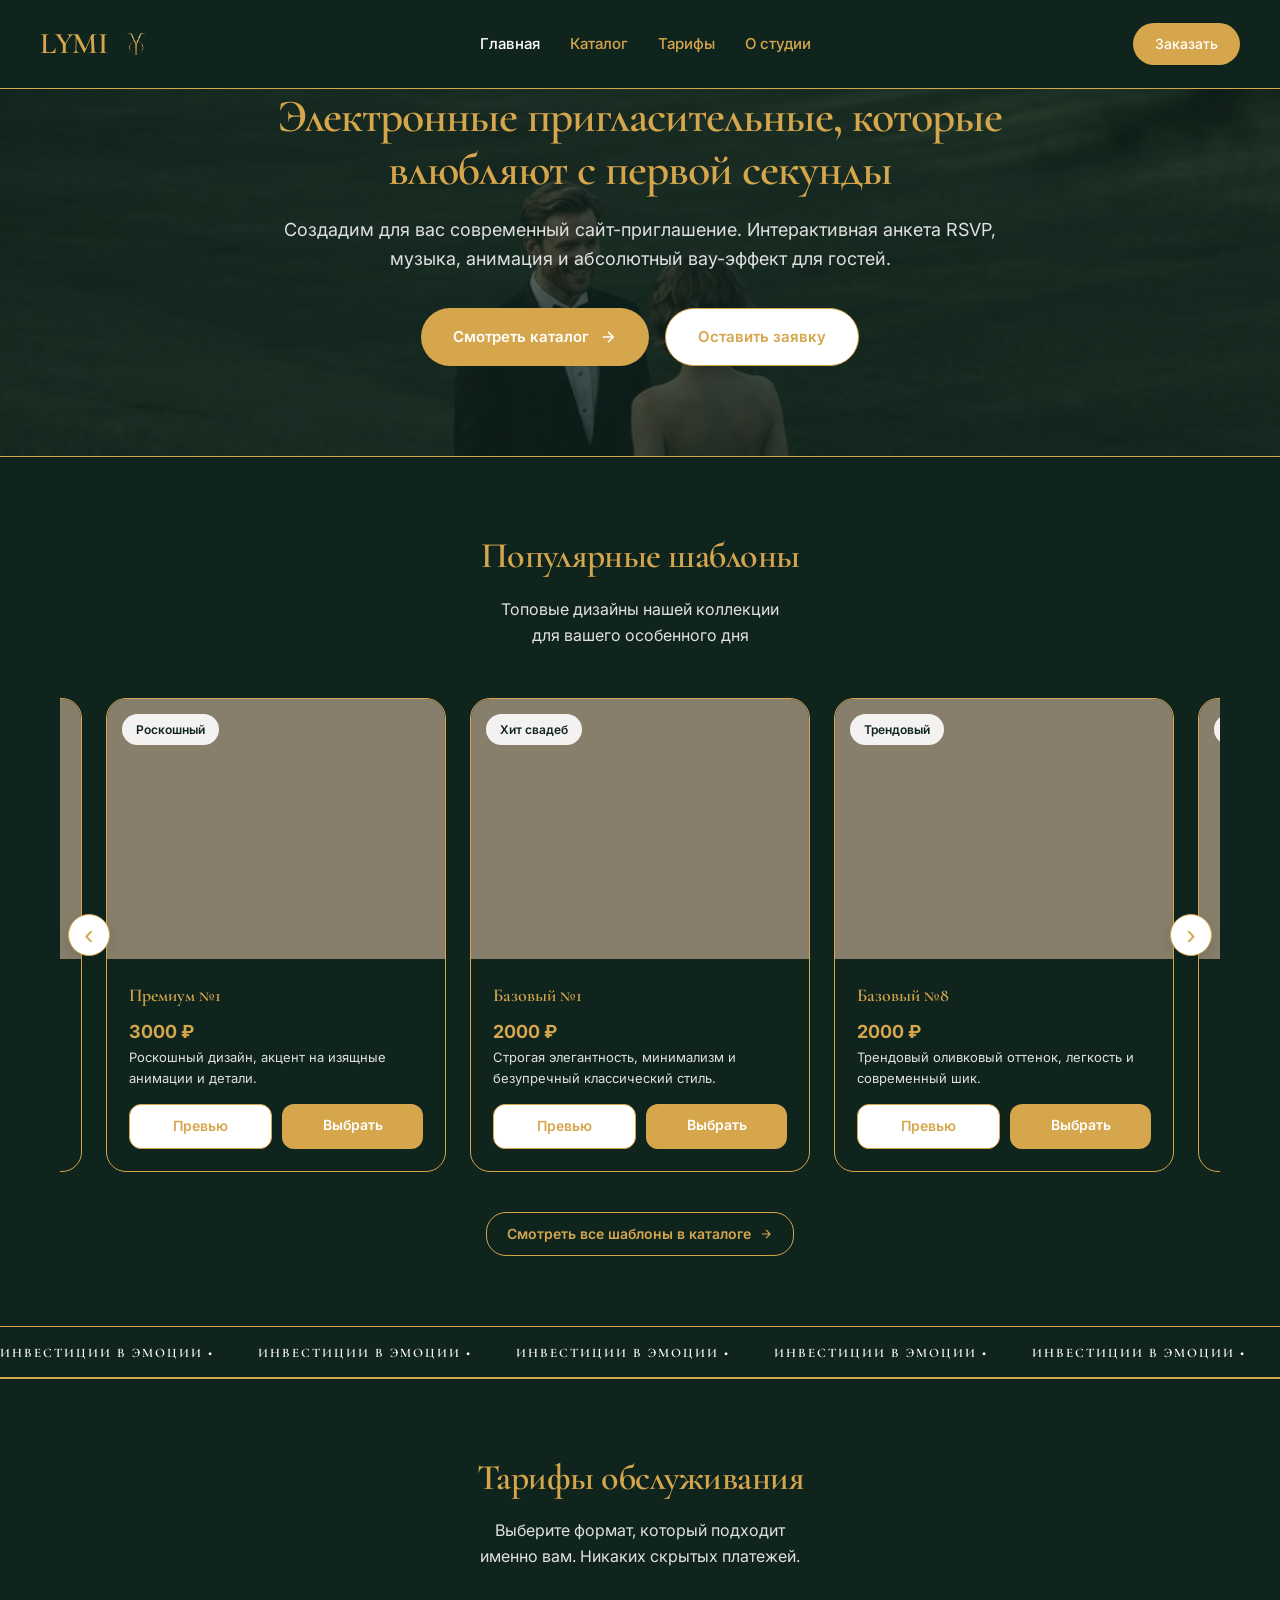
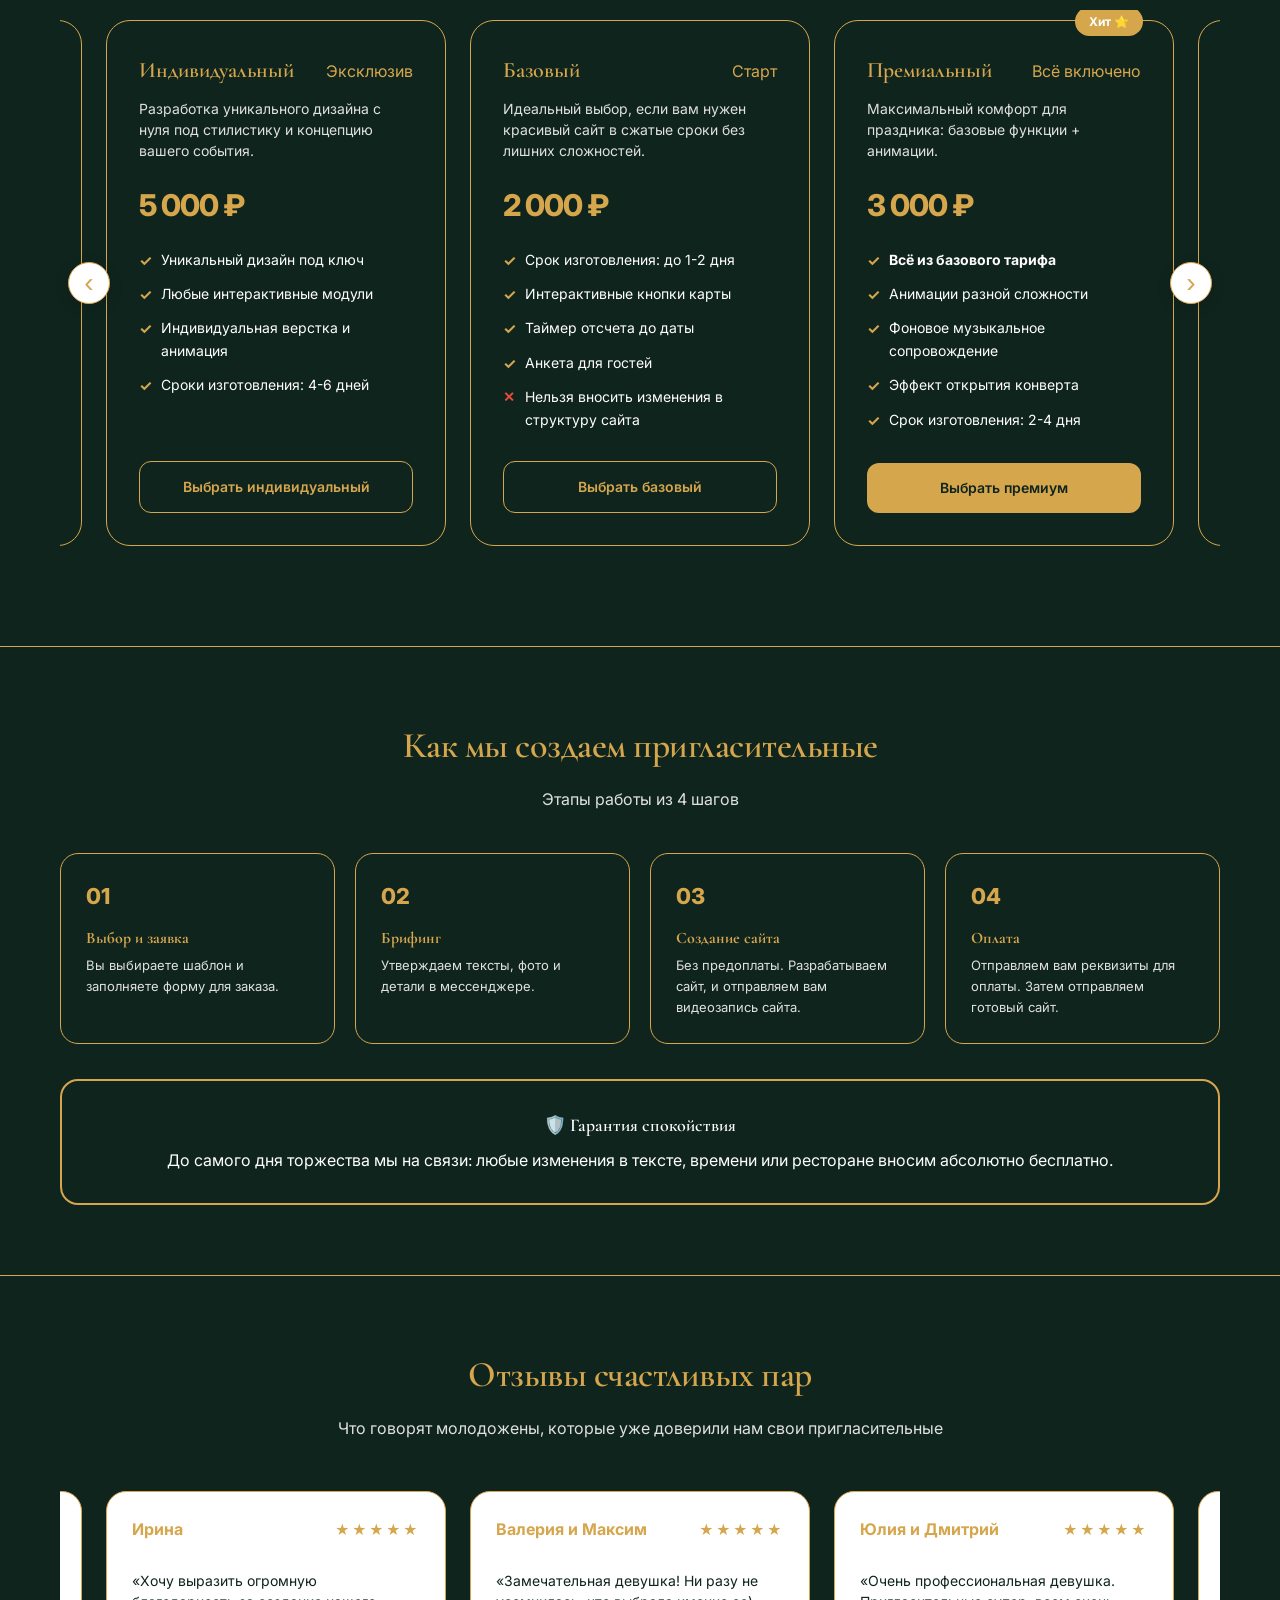
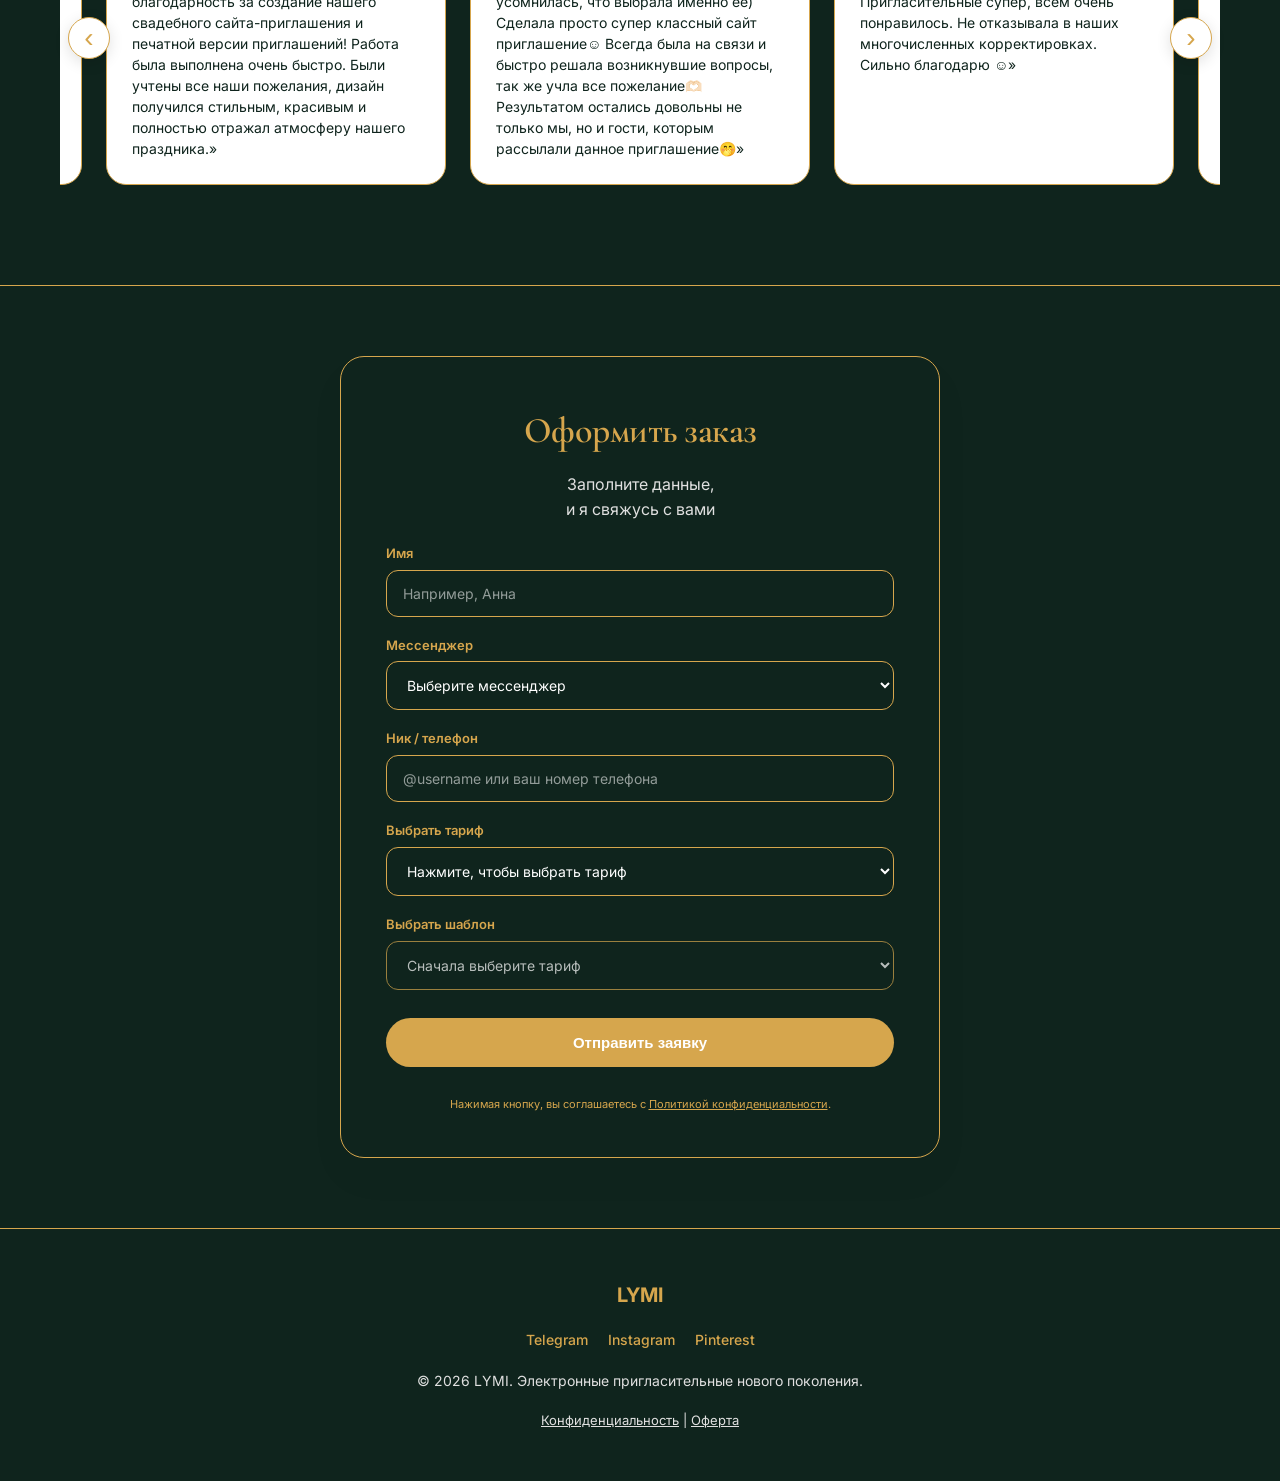
==== commit df1d707f: "Update index.html" ====
--- a/index.html
+++ b/index.html
@@ -205,8 +205,8 @@
                                 <!-- Добавили класс last-item-cross вот сюда ↓ -->
                                 <ul class="tariff-list last-item-cross">
                                     <li>Срок изготовления: до 1-2 дня</li>
-                                    <li>Интерактивная кнопки карты </li>
-                                    <li>Таймер обратного отсчета</li>
+                                    <li>Интерактивные кнопки карты </li>
+                                    <li>Таймер отсчета до даты</li>
                                     <li>Анкета для гостей</li>
                                     <li>Нельзя вносить изменения в структуру сайта</li>
                                 </ul>
@@ -284,7 +284,7 @@
             <div class="step-card">
                 <span class="step-number">02</span>
                 <div>
-                    <h3>Материалы</h3>
+                    <h3>Брифинг</h3>
                     <p>Утверждаем тексты, фото и детали в мессенджере.</p>
                 </div>
             </div>
@@ -292,7 +292,7 @@
                 <span class="step-number">03</span>
                 <div>
                     <h3>Создание сайта </h3>
-                    <p>Разрабатываем сайт, и отправляем вам видеозапись сайта.</p>
+                    <p>Без предоплаты. Разрабатываем сайт, и отправляем вам видеозапись сайта.</p>
                 </div>
             </div>
             <div class="step-card">
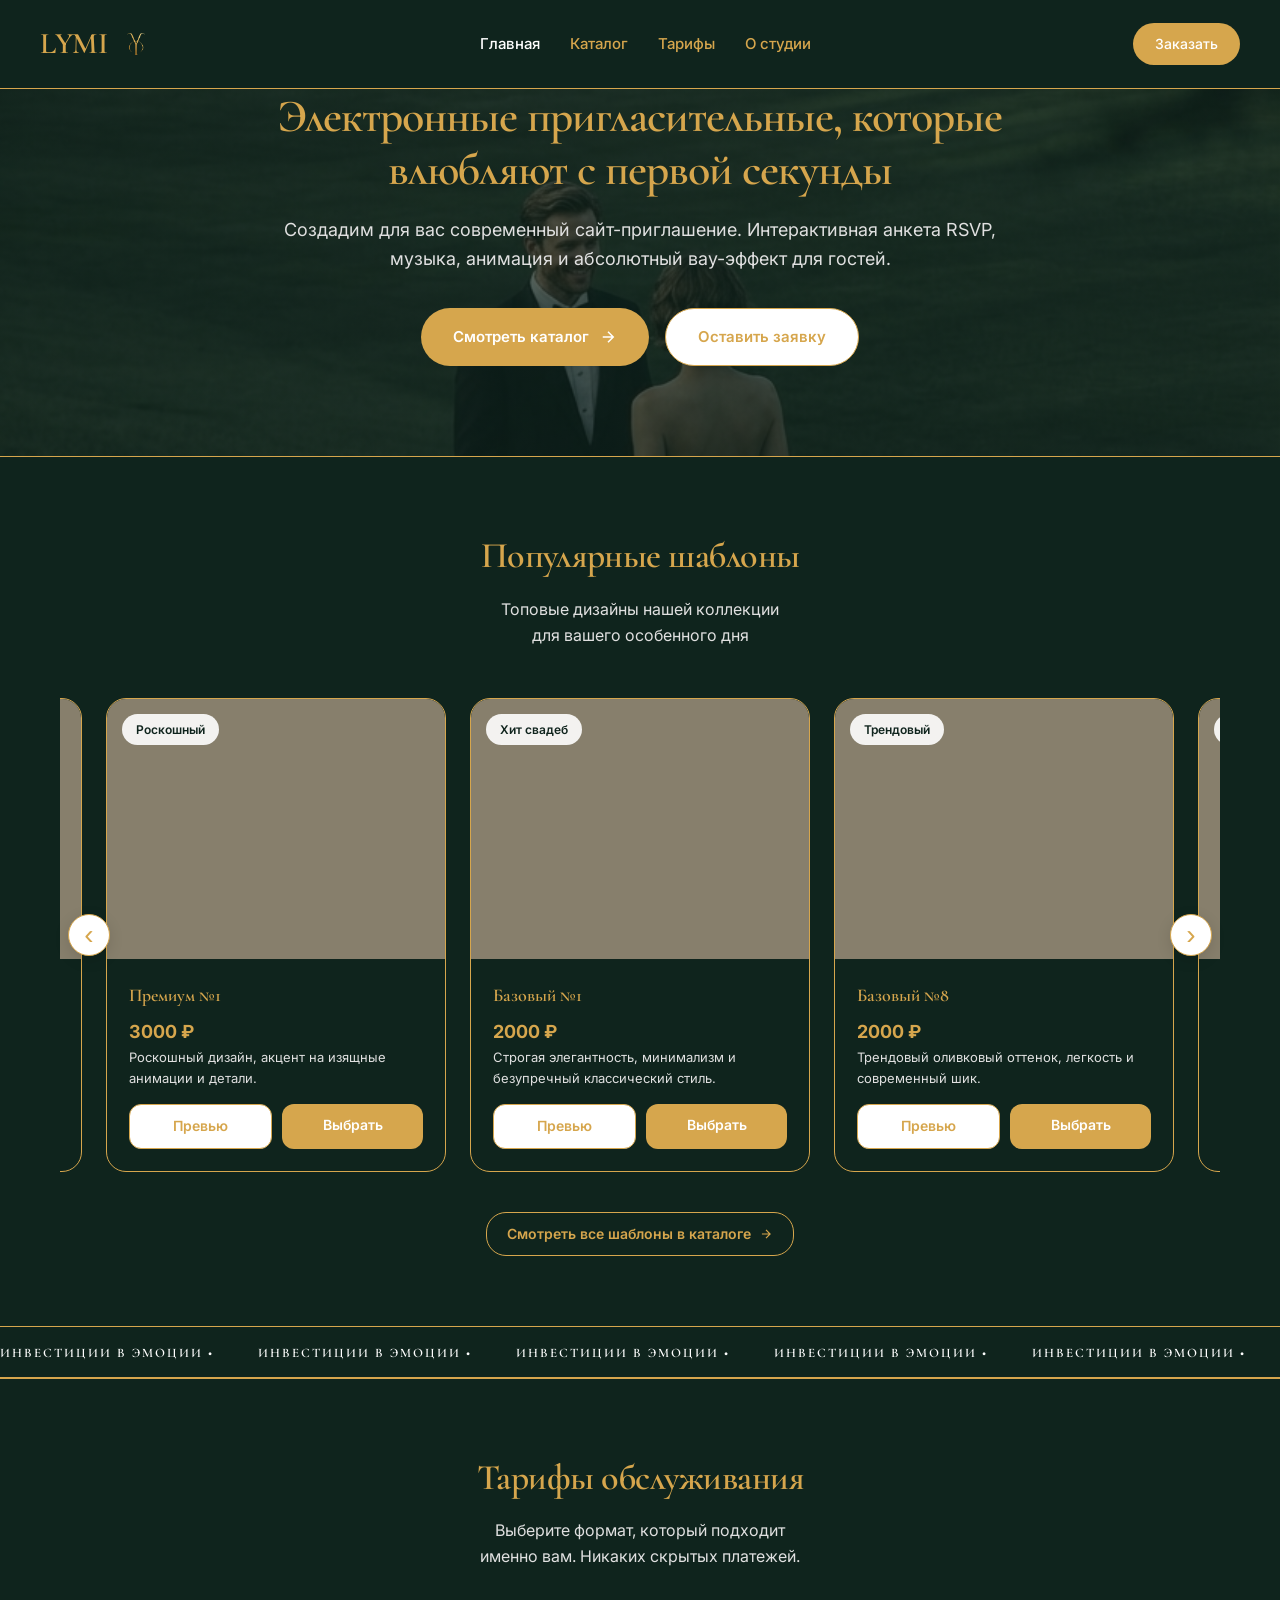
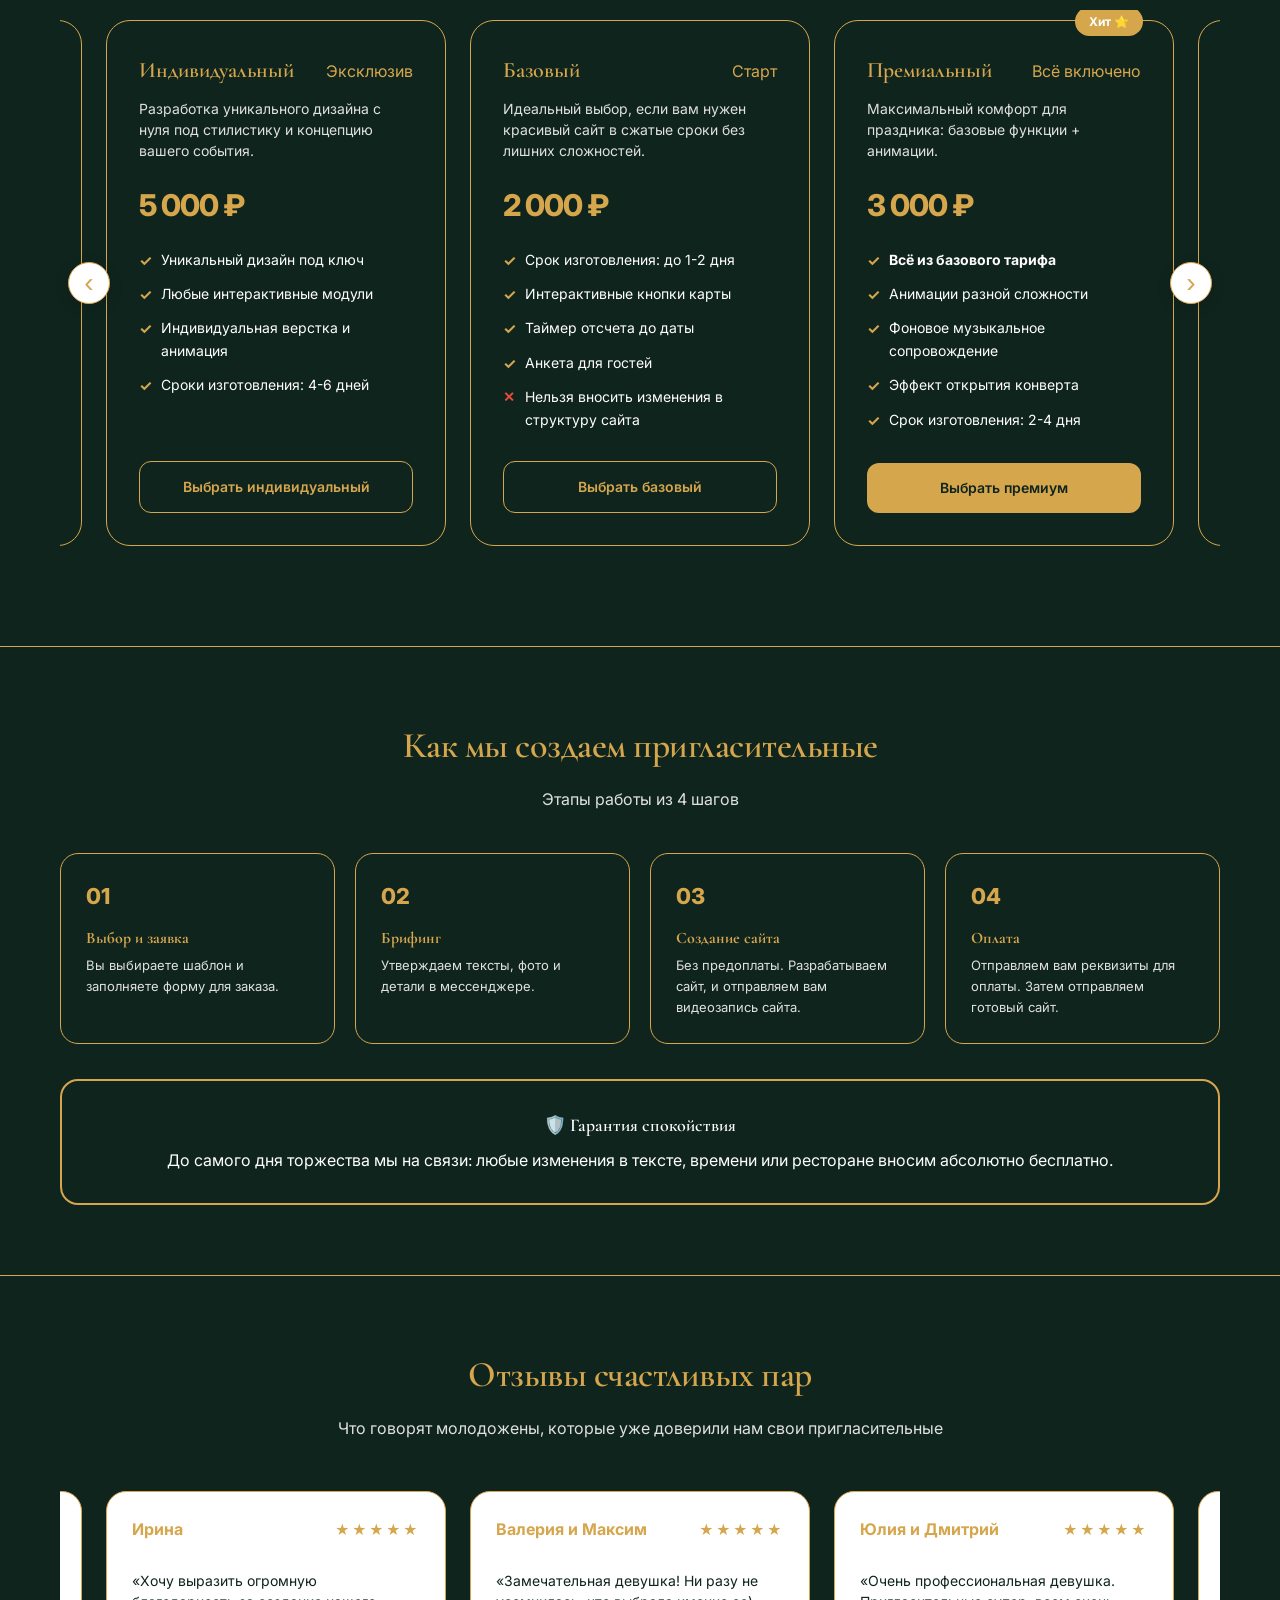
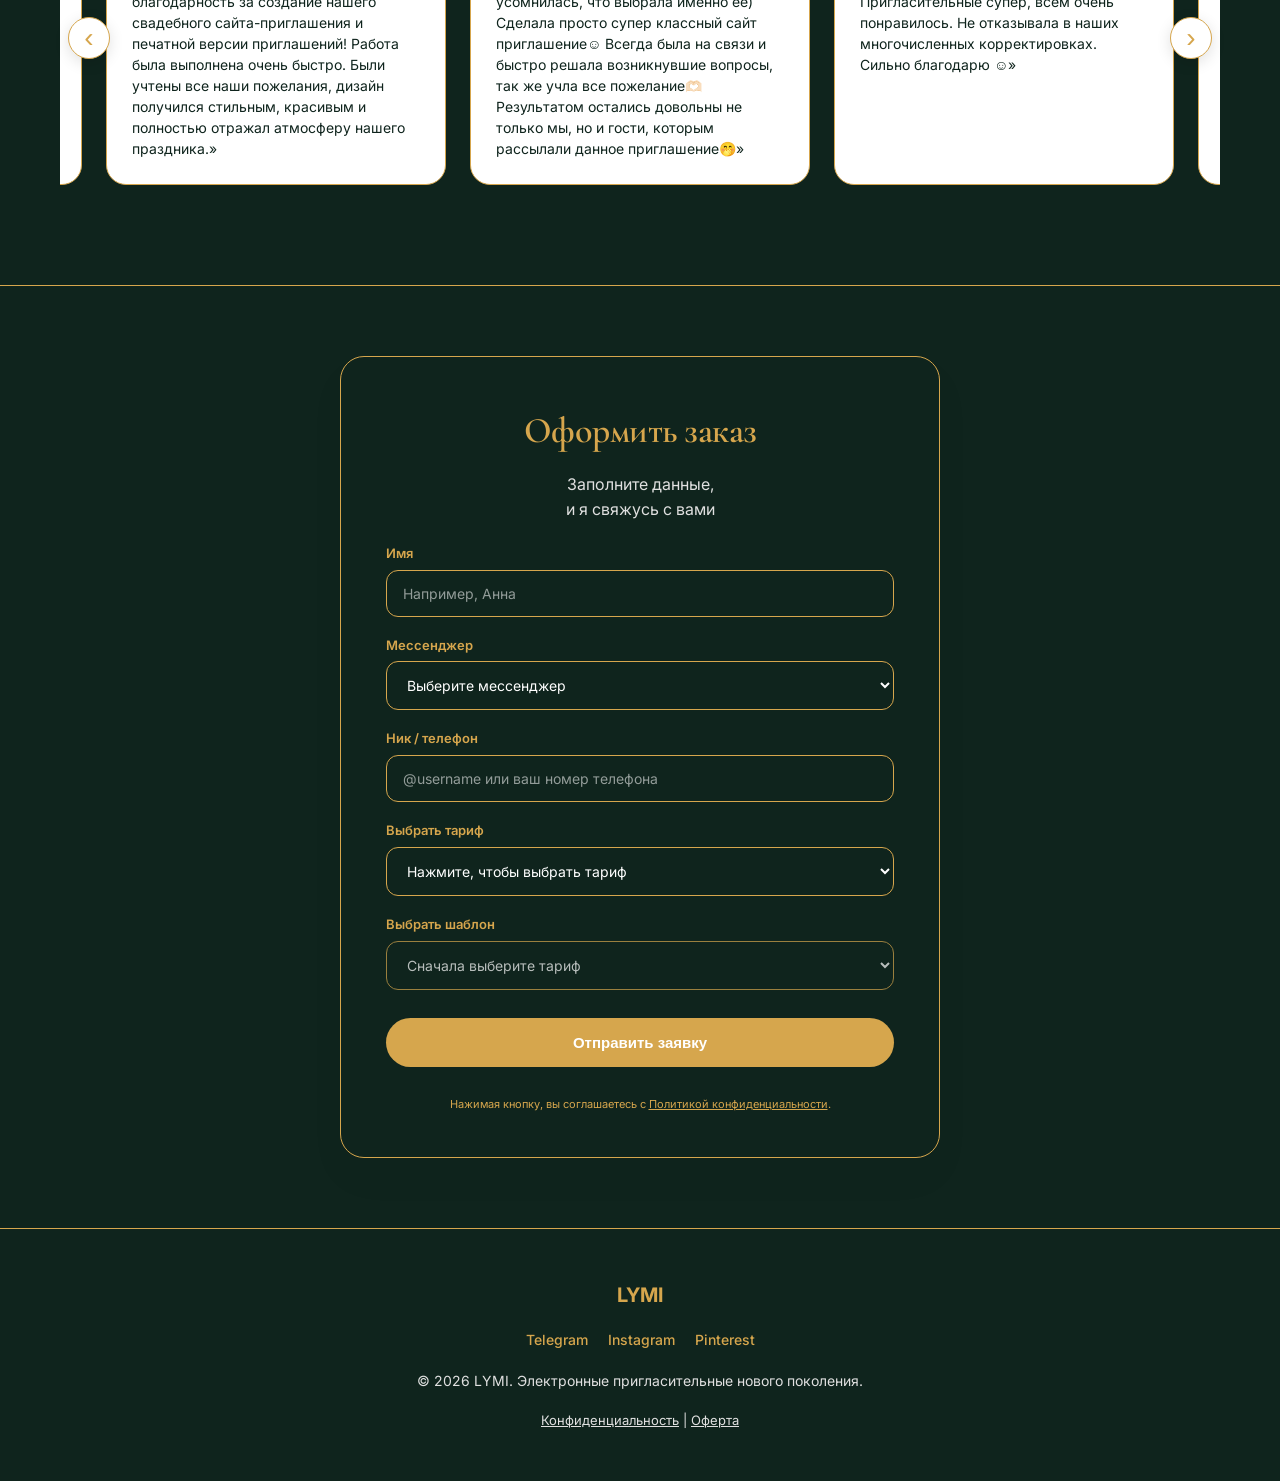
==== commit d3e9a02e: "Update index.html" ====
--- a/index.html
+++ b/index.html
@@ -592,5 +592,21 @@
         document.addEventListener('keydown',e=>{if(e.key==='Escape'&&modal&&modal.classList.contains('active'))closeOrderModal();});
     });
     </script>
+    <script>
+  // Запрет контекстного меню (правой кнопки мыши)
+  document.addEventListener('contextmenu', function(e) {
+    e.preventDefault();
+  });
+
+  // Запрет комбинаций клавиш Ctrl+C, Ctrl+U (просмотр кода), F12 (консоль)
+  document.addEventListener('keydown', function(e) {
+    if (e.ctrlKey && (e.key === 'c' || e.key === 'u' || e.key === 's')) {
+      e.preventDefault();
+    }
+    if (e.key === 'F12') {
+      e.preventDefault();
+    }
+  });
+</script>
 </body>
 </html>
--- a/style.css
+++ b/style.css
@@ -264,6 +264,12 @@
     line-height: 1.6;
     overflow-x: hidden;
 }
+body {
+  -webkit-user-select: none; /* Safari */
+  -moz-user-select: none;    /* Firefox */
+  -ms-user-select: none;     /* IE / Edge */
+  user-select: none;         /* Стандартное свойство */
+}
 
 /* ========================================================================== */
 /* 1. ШАПКА САЙТА (HEADER)                                                   */
